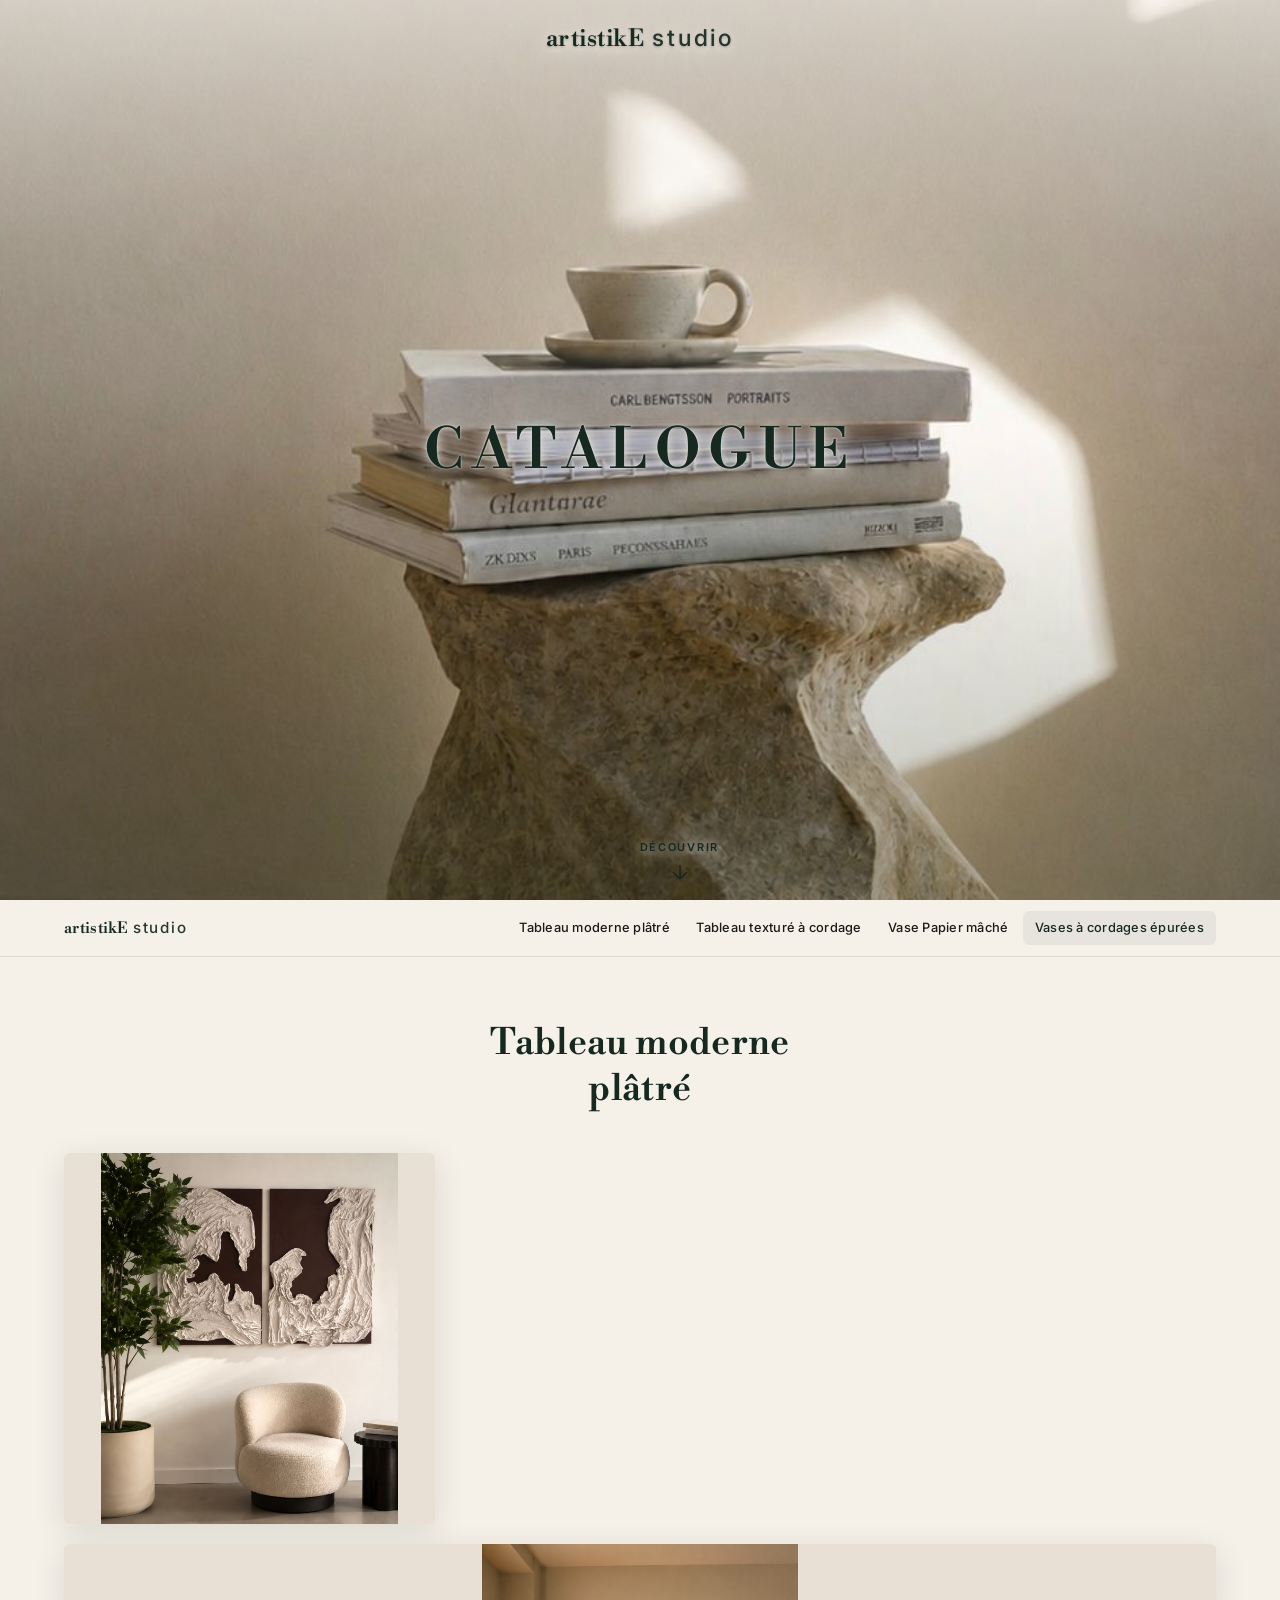
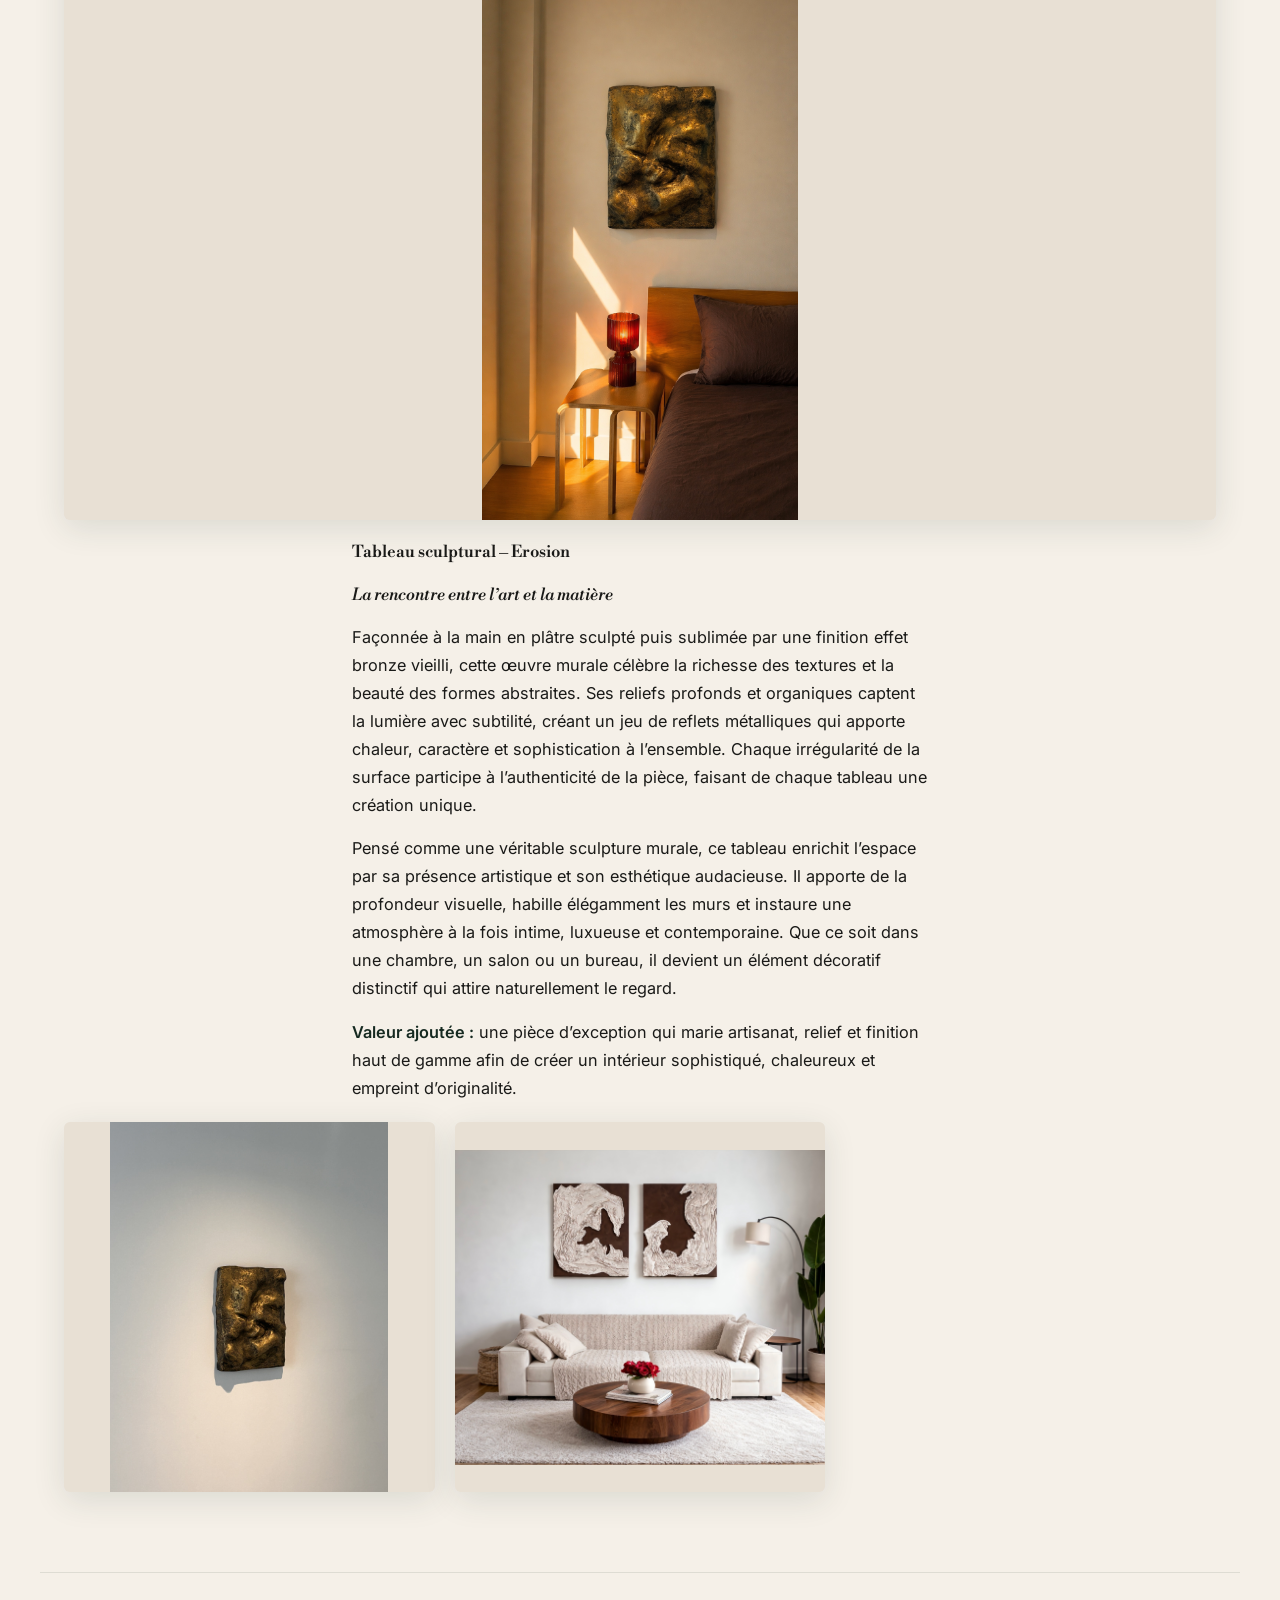
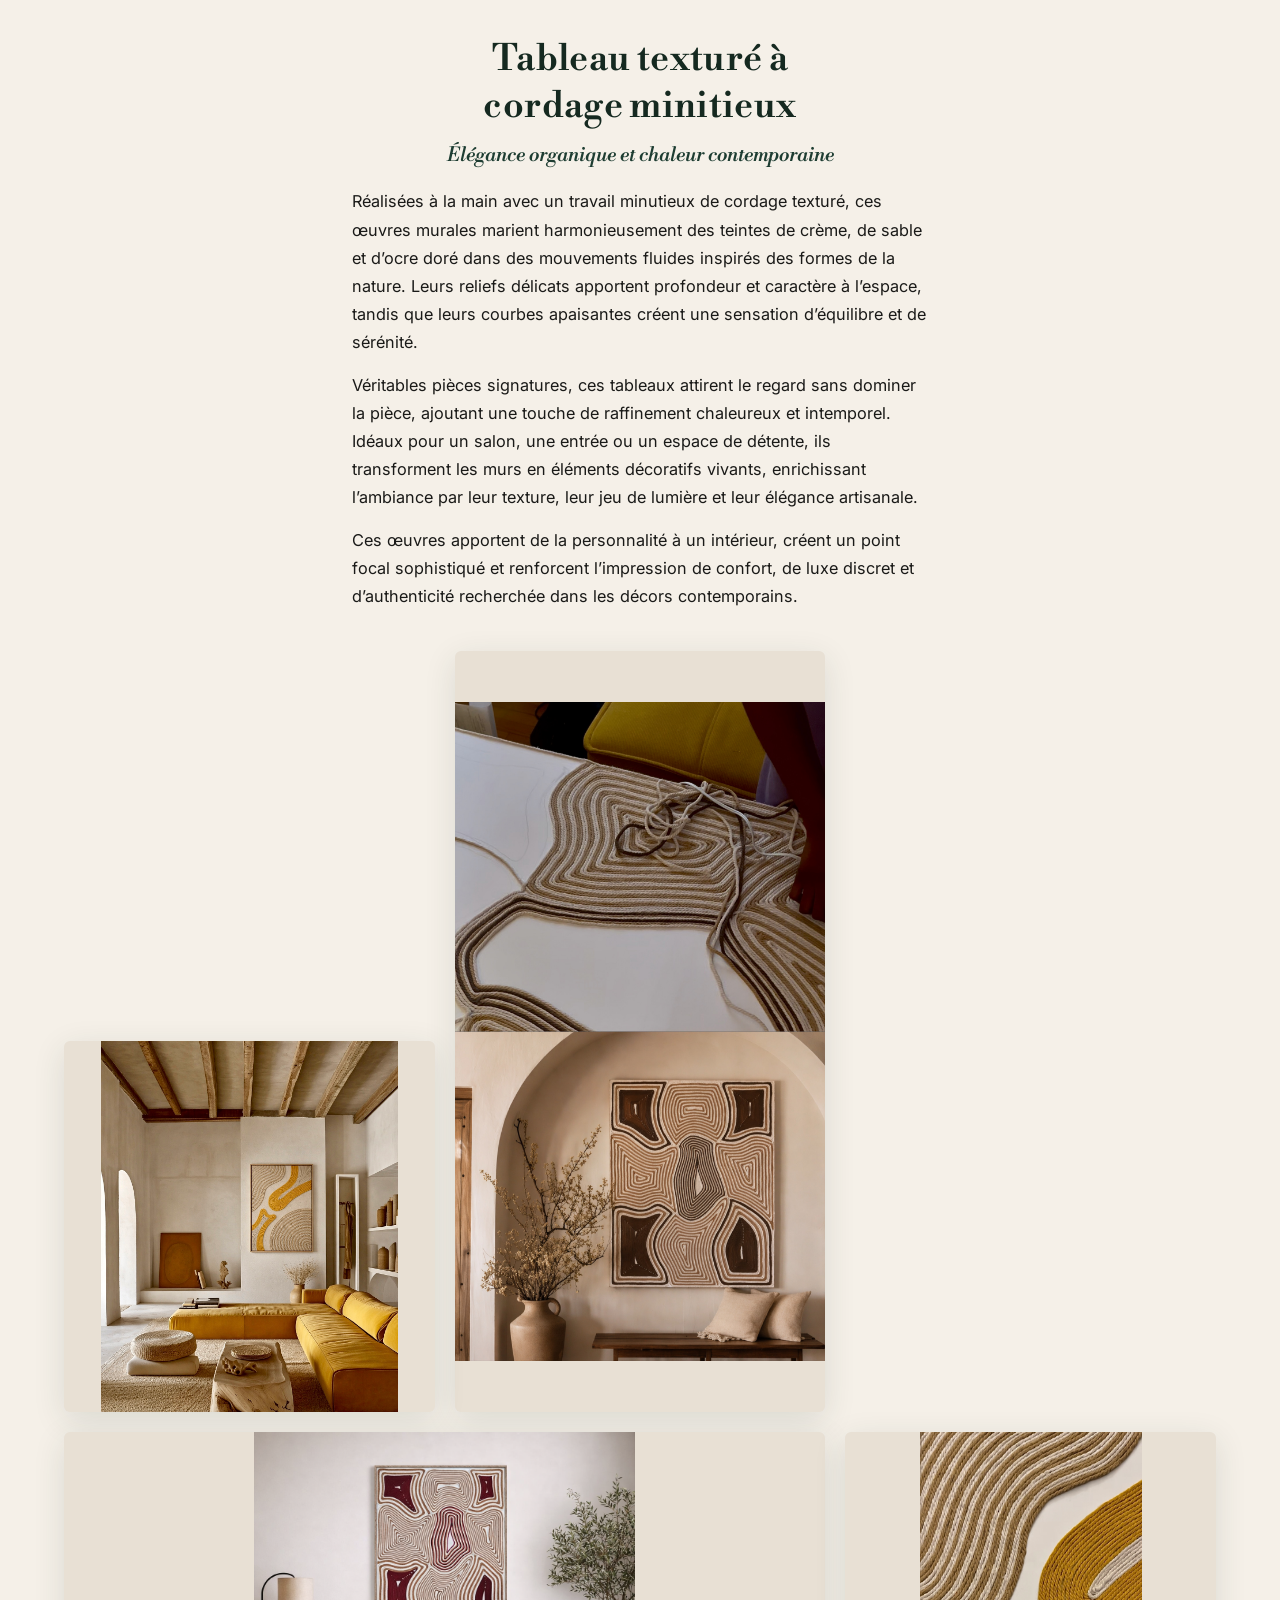
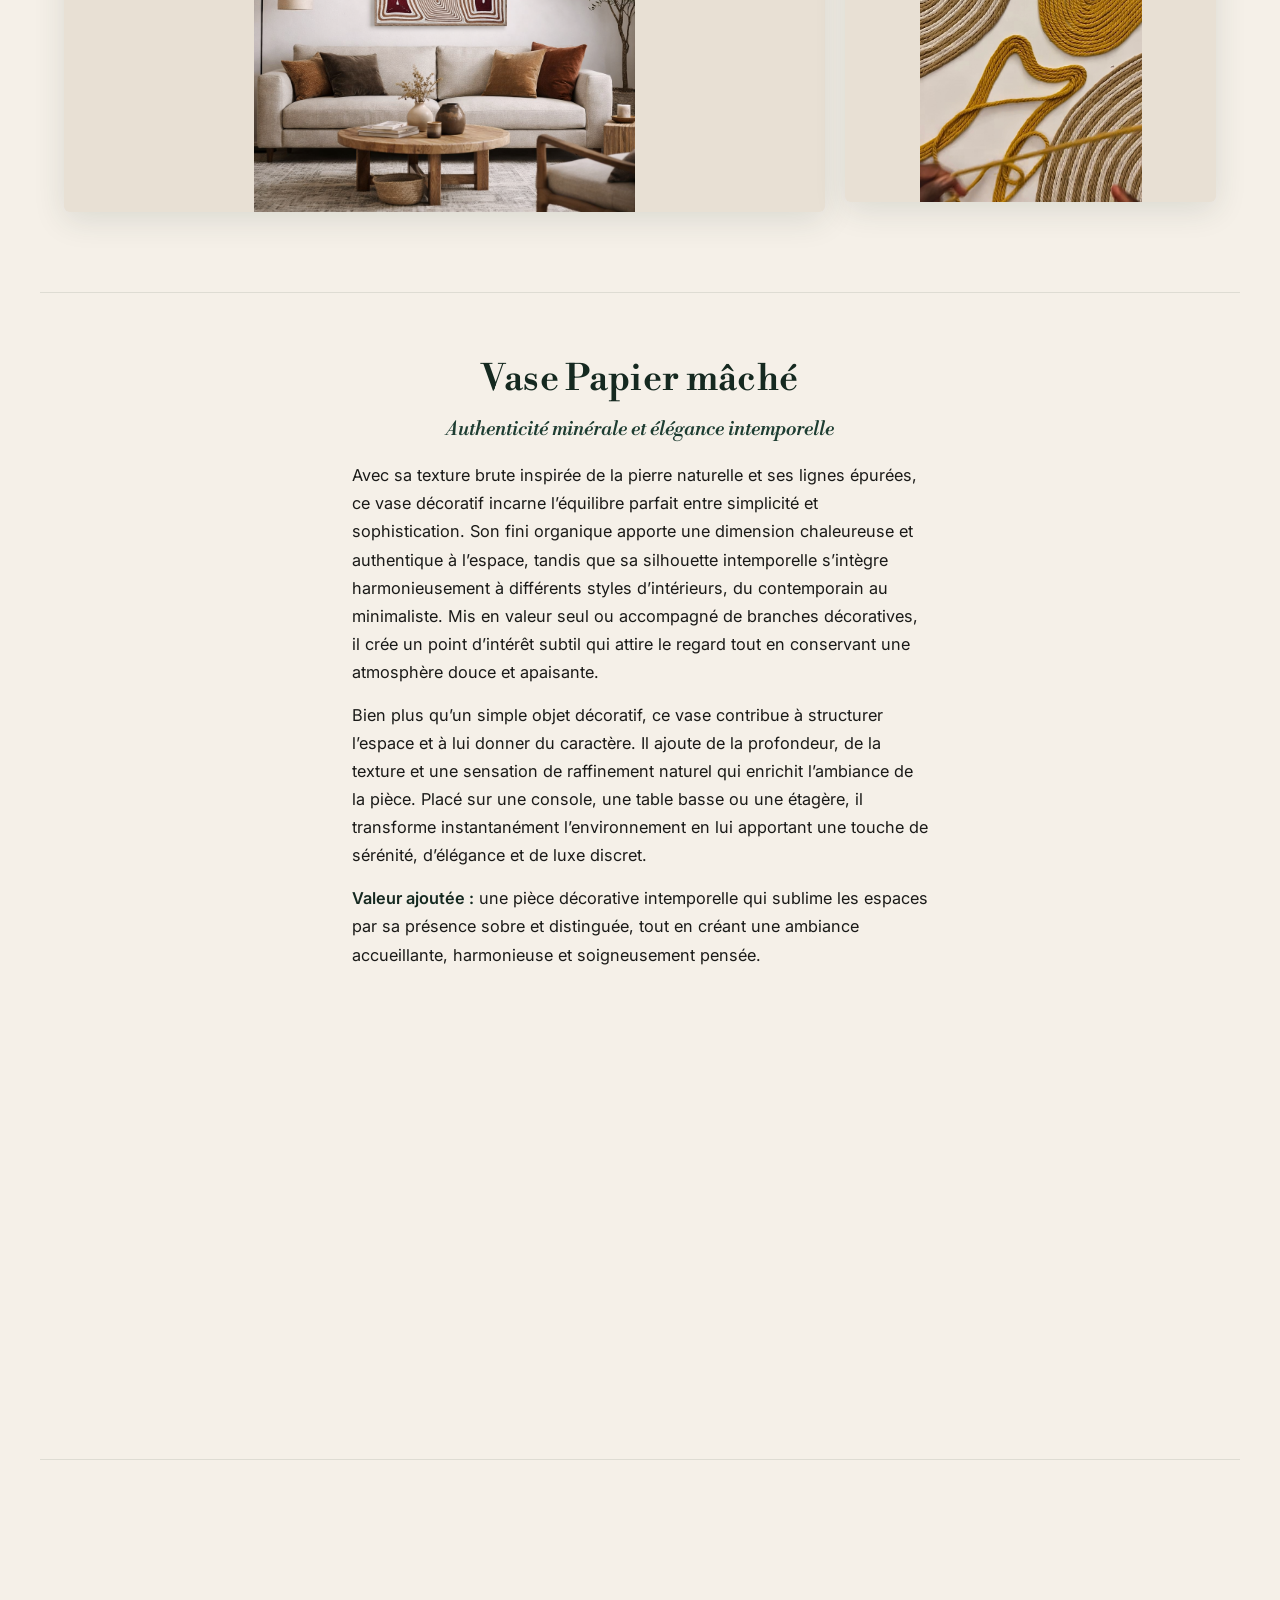
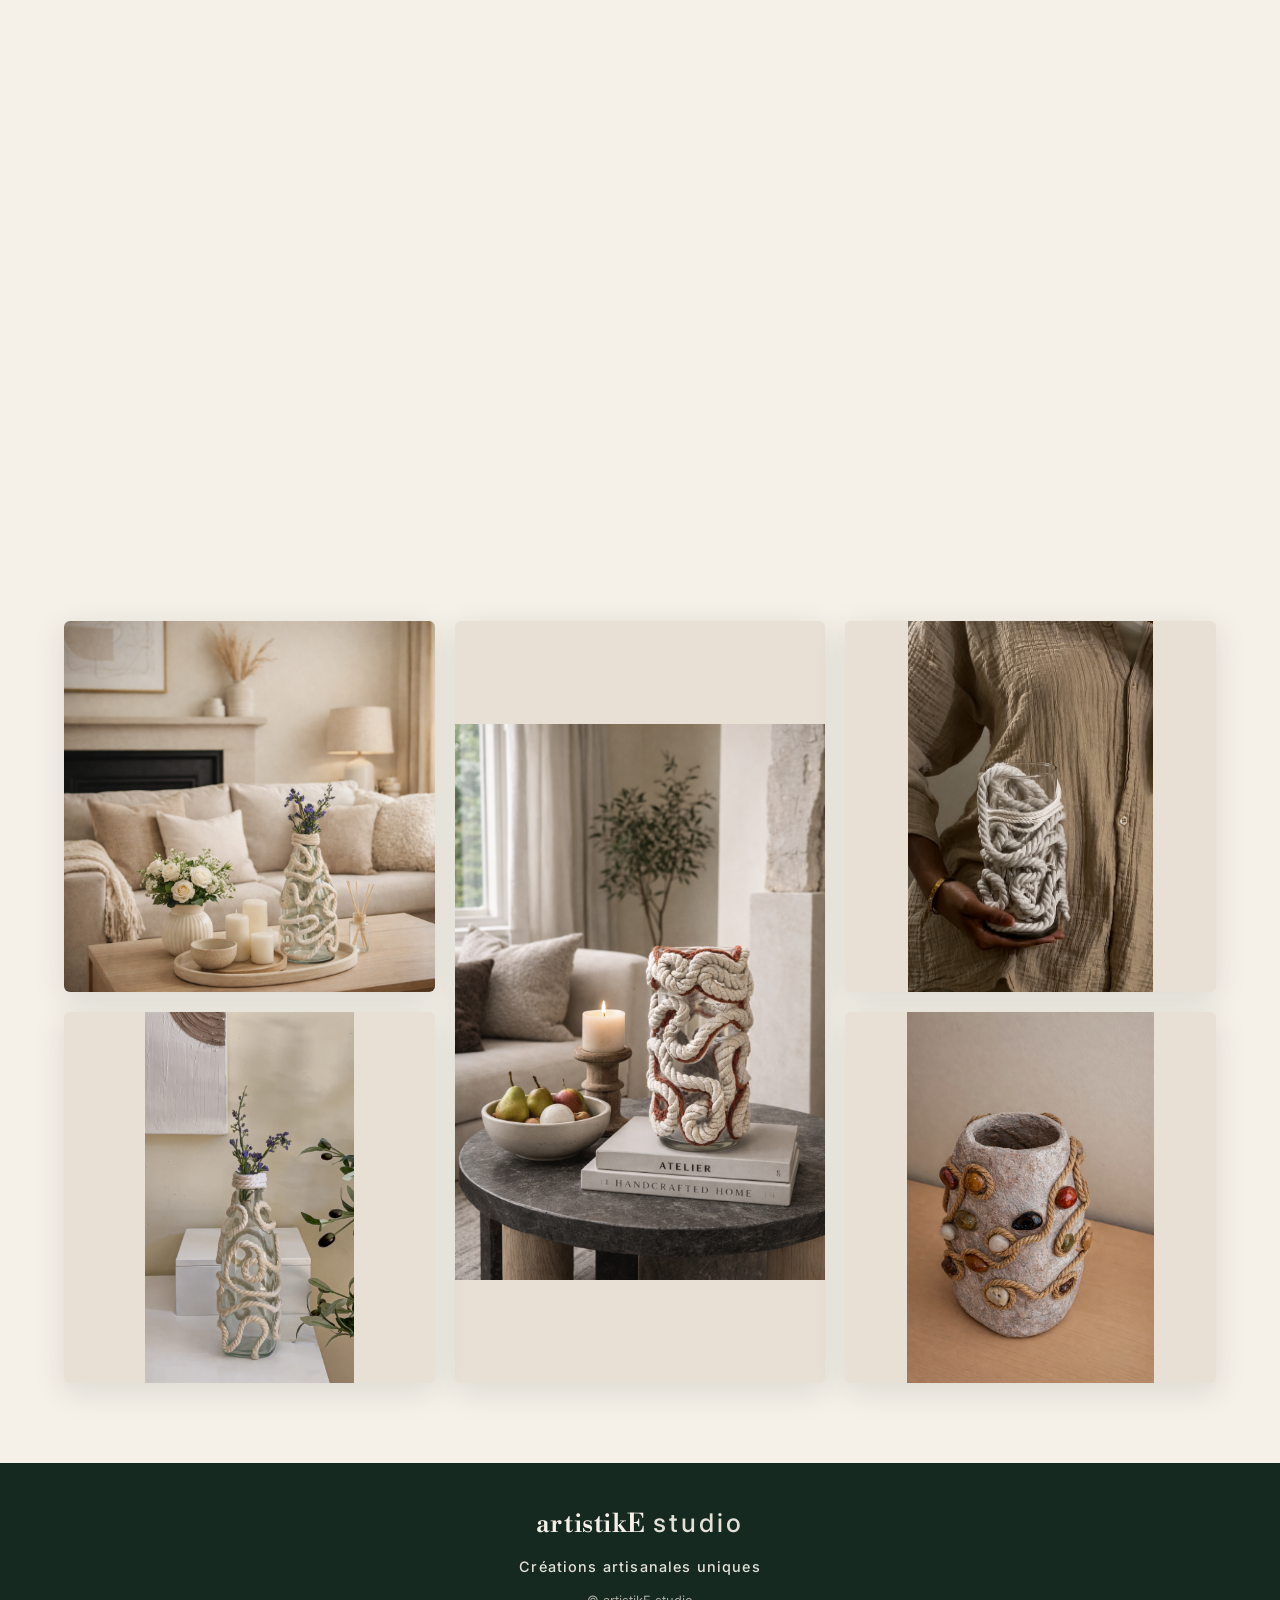
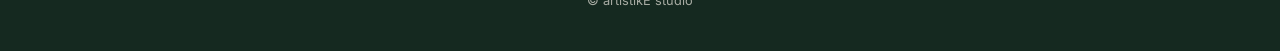
==== index.html @ bc07869a "n1" ====
<!DOCTYPE html>
<html lang="fr">
<head>
  <meta charset="UTF-8">
  <meta name="viewport" content="width=device-width, initial-scale=1.0, viewport-fit=cover">
  <meta name="apple-mobile-web-app-capable" content="yes">
  <meta name="mobile-web-app-capable" content="yes">
  <meta name="theme-color" content="#152920">
  <title>Catalogue — artistikE studio</title>
  <meta name="description" content="Catalogue d'œuvres d'art — artistikE studio. Tableaux, vases et créations artisanales.">
  <link rel="preconnect" href="https://fonts.googleapis.com">
  <link rel="preconnect" href="https://fonts.gstatic.com" crossorigin>
  <link href="https://fonts.googleapis.com/css2?family=Inter:wght@400;500;600;700&family=Libre+Bodoni:ital,wght@0,400;0,500;0,600;1,400&display=swap" rel="stylesheet">
  <link rel="stylesheet" href="css/style.css">
  <link rel="icon" href="logo-artistike.png" type="image/png">
</head>
<body>

  <!-- Couverture -->
  <header class="cover" id="accueil">
    <div class="cover__bg" aria-hidden="true"></div>
    <div class="cover__overlay" aria-hidden="true"></div>
    <div class="cover__content">
      <div class="cover__top">
        <p class="cover__brand">
          <span class="brand-name">artistikE</span>
          <span class="brand-studio">studio</span>
        </p>
      </div>
      <div class="cover__center">
        <h1 class="cover__title">Catalogue</h1>
      </div>
    </div>
    <a href="#collections" class="cover__scroll" aria-label="Découvrir le catalogue">
      <span>Découvrir</span>
      <svg width="24" height="24" viewBox="0 0 24 24" fill="none" stroke="currentColor" stroke-width="1.5"><path d="M12 5v14M5 12l7 7 7-7"/></svg>
    </a>
  </header>

  <!-- Navigation -->
  <nav class="nav" id="nav">
    <div class="nav__inner">
      <a href="#accueil" class="nav__brand"><span class="brand-name">artistikE</span> <span class="brand-studio">studio</span></a>
      <ul class="nav__links">
        <li><a href="#tableau-moderne">Tableau moderne plâtré</a></li>
        <li><a href="#tableau-cordage">Tableau texturé à cordage</a></li>
        <li><a href="#vase-papier">Vase Papier mâché</a></li>
        <li><a href="#vases-cordages">Vases à cordages épurées</a></li>
      </ul>
      <button class="nav__toggle" aria-label="Menu" aria-expanded="false">
        <span></span><span></span><span></span>
      </button>
    </div>
  </nav>

  <main id="collections">

    <!-- Section 1 -->
    <section class="collection" id="tableau-moderne">
      <div class="collection__header">
        <h2 class="collection__title">Tableau moderne plâtré</h2>
      </div>
      <div class="gallery">
        <figure class="gallery__item">
          <img src="Tableau moderne plâtré/6F8BE055-81F5-4747-85A1-B3F998E6CBC9.png" alt="Tableau moderne plâtré" loading="lazy">
        </figure>
        <figure class="gallery__item gallery__item--card">
          <div class="gallery__media gallery__media--wide">
            <img src="Tableau moderne plâtré/8B0FA198-4F86-40EE-B3BC-7F2C5E5F2FAC.png" alt="Tableau sculptural – Erosion" loading="lazy">
          </div>
          <figcaption class="collection__text collection__text--after-image">
            <p class="collection__subtitle">Tableau sculptural – Erosion</p>
            <p class="collection__tagline">La rencontre entre l’art et la matière</p>
            <p>Façonnée à la main en plâtre sculpté puis sublimée par une finition effet bronze vieilli, cette œuvre murale célèbre la richesse des textures et la beauté des formes abstraites. Ses reliefs profonds et organiques captent la lumière avec subtilité, créant un jeu de reflets métalliques qui apporte chaleur, caractère et sophistication à l’ensemble. Chaque irrégularité de la surface participe à l’authenticité de la pièce, faisant de chaque tableau une création unique.</p>
            <p>Pensé comme une véritable sculpture murale, ce tableau enrichit l’espace par sa présence artistique et son esthétique audacieuse. Il apporte de la profondeur visuelle, habille élégamment les murs et instaure une atmosphère à la fois intime, luxueuse et contemporaine. Que ce soit dans une chambre, un salon ou un bureau, il devient un élément décoratif distinctif qui attire naturellement le regard.</p>
            <p><strong>Valeur ajoutée :</strong> une pièce d’exception qui marie artisanat, relief et finition haut de gamme afin de créer un intérieur sophistiqué, chaleureux et empreint d’originalité.</p>
          </figcaption>
        </figure>
        <figure class="gallery__item">
          <img src="Tableau moderne plâtré/IMG_4622.jpg" alt="Tableau moderne plâtré" loading="lazy">
        </figure>
        <figure class="gallery__item">
          <img src="Tableau moderne plâtré/IMG_4826.PNG" alt="Tableau moderne plâtré" loading="lazy">
        </figure>
      </div>
    </section>

    <!-- Section 2 -->
    <section class="collection" id="tableau-cordage">
      <div class="collection__header">
        <h2 class="collection__title">Tableau texturé à cordage minitieux</h2>
        <p class="collection__tagline">Élégance organique et chaleur contemporaine</p>
        <div class="collection__text">
          <p>Réalisées à la main avec un travail minutieux de cordage texturé, ces œuvres murales marient harmonieusement des teintes de crème, de sable et d’ocre doré dans des mouvements fluides inspirés des formes de la nature. Leurs reliefs délicats apportent profondeur et caractère à l’espace, tandis que leurs courbes apaisantes créent une sensation d’équilibre et de sérénité.</p>
          <p>Véritables pièces signatures, ces tableaux attirent le regard sans dominer la pièce, ajoutant une touche de raffinement chaleureux et intemporel. Idéaux pour un salon, une entrée ou un espace de détente, ils transforment les murs en éléments décoratifs vivants, enrichissant l’ambiance par leur texture, leur jeu de lumière et leur élégance artisanale.</p>
          <p>Ces œuvres apportent de la personnalité à un intérieur, créent un point focal sophistiqué et renforcent l’impression de confort, de luxe discret et d’authenticité recherchée dans les décors contemporains.</p>
        </div>
      </div>
      <div class="gallery">
        <figure class="gallery__item">
          <img src="tableau texturé à cordage minitieux/3BD30EFA-CD1D-4490-8866-9111D0B317EE (1).png" alt="Tableau texturé à cordage minitieux" loading="lazy">
        </figure>
        <figure class="gallery__item gallery__item--tall">
          <img src="tableau texturé à cordage minitieux/3D34C4D5-B397-40AB-8772-42122AD7A8D0 (1).jpg" alt="Tableau texturé à cordage minitieux" loading="lazy">
        </figure>
        <figure class="gallery__item">
          <img src="tableau texturé à cordage minitieux/723D560A-B2B3-457E-82FD-58B054C51243 (1).png" alt="Tableau texturé à cordage minitieux" loading="lazy">
        </figure>
        <figure class="gallery__item">
          <img src="tableau texturé à cordage minitieux/8B90B959-112A-4EB5-AB6F-76EBFCAD382E (1).png" alt="Tableau texturé à cordage minitieux" loading="lazy">
        </figure>
        <figure class="gallery__item gallery__item--wide">
          <img src="tableau texturé à cordage minitieux/9384644F-1A0B-42DF-BD01-B64262771401 (1).png" alt="Tableau texturé à cordage minitieux" loading="lazy">
        </figure>
        <figure class="gallery__item">
          <img src="tableau texturé à cordage minitieux/IMG_6687 (1).PNG" alt="Tableau texturé à cordage minitieux" loading="lazy">
        </figure>
      </div>
    </section>

    <!-- Section 3 -->
    <section class="collection" id="vase-papier">
      <div class="collection__header">
        <h2 class="collection__title">Vase Papier mâché</h2>
        <p class="collection__tagline">Authenticité minérale et élégance intemporelle</p>
        <div class="collection__text">
          <p>Avec sa texture brute inspirée de la pierre naturelle et ses lignes épurées, ce vase décoratif incarne l’équilibre parfait entre simplicité et sophistication. Son fini organique apporte une dimension chaleureuse et authentique à l’espace, tandis que sa silhouette intemporelle s’intègre harmonieusement à différents styles d’intérieurs, du contemporain au minimaliste. Mis en valeur seul ou accompagné de branches décoratives, il crée un point d’intérêt subtil qui attire le regard tout en conservant une atmosphère douce et apaisante.</p>
          <p>Bien plus qu’un simple objet décoratif, ce vase contribue à structurer l’espace et à lui donner du caractère. Il ajoute de la profondeur, de la texture et une sensation de raffinement naturel qui enrichit l’ambiance de la pièce. Placé sur une console, une table basse ou une étagère, il transforme instantanément l’environnement en lui apportant une touche de sérénité, d’élégance et de luxe discret.</p>
          <p><strong>Valeur ajoutée :</strong> une pièce décorative intemporelle qui sublime les espaces par sa présence sobre et distinguée, tout en créant une ambiance accueillante, harmonieuse et soigneusement pensée.</p>
        </div>
      </div>
      <div class="gallery gallery--three">
        <figure class="gallery__item">
          <img src="Vase Papier mâché/647091F4-E421-416E-8AF6-7940197B3595.png" alt="Vase Papier mâché" loading="lazy">
        </figure>
        <figure class="gallery__item">
          <img src="Vase Papier mâché/9E22B408-5C0F-4468-A452-069BFCC3CD46.png" alt="Vase Papier mâché" loading="lazy">
        </figure>
        <figure class="gallery__item">
          <img src="Vase Papier mâché/E834F78F-2AAC-40BB-B36A-CC9CD9E8FD5D.png" alt="Vase Papier mâché" loading="lazy">
        </figure>
      </div>
    </section>

    <!-- Section 4 -->
    <section class="collection" id="vases-cordages">
      <div class="collection__header">
        <h2 class="collection__title">Vases à cordages épurées</h2>
        <p class="collection__tagline">L’élégance de la matière, la poésie du détail</p>
        <div class="collection__text">
          <p>Cette collection de vases décoratifs revisite l’art de l’objet décoratif à travers l’alliance subtile du verre et du cordage textile. Chaque création est habillée à la main d’entrelacs de cordes soigneusement disposés, formant des compositions organiques qui jouent avec la lumière, la texture et le relief. À la fois modernes et intemporels, ces vases apportent une présence artistique discrète qui enrichit l’espace sans l’alourdir.</p>
          <p>Bien plus qu’un simple accessoire décoratif, chaque pièce devient un élément de caractère qui attire naturellement le regard et ajoute une touche de raffinement artisanal à l’intérieur. Placés sur une console, une table basse, une étagère ou une table à manger, ces vases créent une atmosphère chaleureuse, apaisante et sophistiquée. Leur design texturé apporte profondeur et authenticité aux décors contemporains, minimalistes ou naturels, tout en reflétant le savoir-faire et l’attention portée aux détails.</p>
          <p><strong>Valeur ajoutée :</strong> ces vases transforment les espaces du quotidien en lieux empreints d’élégance, de personnalité et d’exclusivité, en offrant une décoration unique qui marie art, matière et design.</p>
        </div>
      </div>
      <div class="gallery">
        <figure class="gallery__item">
          <img src="Vases à cordages épurées/118200C2-E527-4C5B-84C6-0F764AAE17EC.png" alt="Vases à cordages épurées" loading="lazy">
        </figure>
        <figure class="gallery__item gallery__item--tall">
          <img src="Vases à cordages épurées/7051566B-36E3-4881-94A7-B21C76A7844B.png" alt="Vases à cordages épurées" loading="lazy">
        </figure>
        <figure class="gallery__item">
          <img src="Vases à cordages épurées/949EC8F4-6151-4353-8AC2-B952C31C1329.png" alt="Vases à cordages épurées" loading="lazy">
        </figure>
        <figure class="gallery__item">
          <img src="Vases à cordages épurées/IMG_3145.jpg" alt="Vases à cordages épurées" loading="lazy">
        </figure>
        <figure class="gallery__item">
          <img src="Vases à cordages épurées/IMG_4704.JPG" alt="Vases à cordages épurées" loading="lazy">
        </figure>
      </div>
    </section>

  </main>

  <footer class="footer">
    <p class="footer__brand"><span class="brand-name">artistikE</span> <span class="brand-studio">studio</span></p>
    <p class="footer__text">Créations artisanales uniques</p>
    <p class="footer__copy">&copy; artistikE studio</p>
  </footer>

  <!-- Lightbox -->
  <div class="lightbox" id="lightbox" hidden>
    <button class="lightbox__close" aria-label="Fermer">&times;</button>
    <button class="lightbox__prev" aria-label="Précédent">&#8249;</button>
    <button class="lightbox__next" aria-label="Suivant">&#8250;</button>
    <div class="lightbox__stage">
      <img class="lightbox__img" src="" alt="">
    </div>
    <p class="lightbox__caption"></p>
  </div>

  <script src="js/main.js"></script>
</body>
</html>
---- css/style.css ----
/* ── Variables ── */
:root {
  --green: #152920;
  --green-light: #1e3d32;
  --cream: #f5f0e8;
  --cream-dark: #e8e0d4;
  --sand: #6b635a;
  --white: #faf8f5;
  --text: #1a1a18;
  --text-muted: #3d3834;
  --shadow: 0 8px 32px rgba(30, 61, 50, 0.12);
  --shadow-hover: 0 16px 48px rgba(30, 61, 50, 0.2);
  --radius: 6px;
  --font-serif: "Libre Bodoni", "Didot", Georgia, serif;
  --font-sans: "Inter", system-ui, -apple-system, sans-serif;
  --nav-height: 56px;
  --cover-text-shadow:
    0 0 32px rgba(245, 240, 232, 0.95),
    0 2px 10px rgba(245, 240, 232, 0.85),
    0 1px 3px rgba(21, 41, 32, 0.35);
  --cover-title-shadow:
    0 0 48px rgba(245, 240, 232, 1),
    0 2px 12px rgba(245, 240, 232, 0.92),
    0 0 2px rgba(245, 240, 232, 1);
}

*, *::before, *::after {
  box-sizing: border-box;
  margin: 0;
  padding: 0;
}

html {
  scroll-behavior: smooth;
  font-size: 16px;
  -webkit-text-size-adjust: 100%;
}

body {
  font-family: var(--font-sans);
  background: var(--cream);
  color: var(--text);
  line-height: 1.55;
  overflow-x: hidden;
  -webkit-font-smoothing: antialiased;
}

/* ── Marque texte ── */
.brand-name {
  font-family: var(--font-serif);
  font-weight: 600;
  letter-spacing: 0.02em;
}

.brand-studio {
  font-family: var(--font-sans);
  font-weight: 500;
  letter-spacing: 0.12em;
  text-transform: lowercase;
  opacity: 0.92;
}

img {
  display: block;
  max-width: 100%;
  height: auto;
}

a {
  color: inherit;
  text-decoration: none;
}

/* ── Couverture ── */
.cover {
  position: relative;
  min-height: 100vh;
  min-height: 100dvh;
  display: flex;
  flex-direction: column;
  align-items: center;
  justify-content: center;
  overflow: hidden;
}

.cover__bg {
  position: absolute;
  inset: 0;
  background: url("../Première page/WhatsApp Image 2026-06-20 at 23.38.51.jpeg") center 62% / cover no-repeat;
  transform: scale(1.02);
  transition: transform 8s ease;
}

.cover:hover .cover__bg {
  transform: scale(1.06);
}

.cover__overlay {
  position: absolute;
  inset: 0;
  background:
    linear-gradient(
      to bottom,
      rgba(245, 240, 232, 0.72) 0%,
      rgba(245, 240, 232, 0.28) 28%,
      rgba(245, 240, 232, 0.08) 48%,
      rgba(21, 41, 32, 0.12) 72%,
      rgba(21, 41, 32, 0.28) 100%
    );
}

.cover__content {
  position: relative;
  z-index: 2;
  display: flex;
  flex-direction: column;
  align-items: center;
  justify-content: space-between;
  width: 100%;
  min-height: 100dvh;
  max-width: 900px;
  margin: 0 auto;
  padding:
    max(1.25rem, env(safe-area-inset-top))
    max(1rem, env(safe-area-inset-right))
    max(3.25rem, calc(env(safe-area-inset-bottom) + 2.25rem))
    max(1rem, env(safe-area-inset-left));
}

.cover__top,
.cover__center {
  width: 100%;
  text-align: center;
}

.cover__top {
  flex-shrink: 0;
  padding-top: 0.25rem;
}

.cover__center {
  flex: 1;
  display: flex;
  align-items: center;
  justify-content: center;
  padding: 1rem max(0.5rem, env(safe-area-inset-right)) 1rem max(0.5rem, env(safe-area-inset-left));
}

.cover__brand {
  display: inline-flex;
  flex-wrap: wrap;
  align-items: baseline;
  justify-content: center;
  gap: 0.2em 0.35em;
  max-width: 100%;
  font-size: clamp(1rem, 4.5vw, 1.45rem);
  line-height: 1.25;
  color: var(--green);
  background: transparent;
  padding: 0 0.5rem;
  text-shadow: var(--cover-text-shadow);
  animation: fadeDown 1s ease 0.2s both;
}

.cover__brand .brand-name,
.cover__brand .brand-studio {
  color: var(--green);
}

.cover__title {
  font-family: var(--font-serif);
  font-size: clamp(1.65rem, 9vw, 3.5rem);
  font-weight: 600;
  letter-spacing: clamp(0.05em, 1.8vw, 0.14em);
  text-transform: uppercase;
  color: var(--green);
  background: transparent;
  padding: 0 0.35rem;
  margin: 0;
  max-width: 100%;
  line-height: 1.05;
  text-shadow: var(--cover-title-shadow);
  animation: fadeUpTitle 1s ease 0.5s both;
  overflow-wrap: anywhere;
}

.cover__subtitle {
  font-family: var(--font-sans);
  font-size: clamp(0.72rem, 3vw, 0.88rem);
  font-weight: 600;
  letter-spacing: 0.18em;
  text-transform: uppercase;
  color: var(--green);
  background: transparent;
  padding: 0;
  text-shadow: var(--cover-text-shadow);
  animation: fadeUp 1s ease 0.7s both;
}

.cover__subtitle--secondary {
  font-weight: 500;
  letter-spacing: 0.1em;
  text-transform: none;
  line-height: 1.45;
  animation-delay: 0.85s;
}

.cover__scroll {
  position: absolute;
  bottom: max(1rem, env(safe-area-inset-bottom));
  left: 50%;
  transform: translateX(-50%);
  z-index: 2;
  display: flex;
  flex-direction: column;
  align-items: center;
  gap: 0.25rem;
  font-size: 0.68rem;
  font-weight: 600;
  letter-spacing: 0.16em;
  text-transform: uppercase;
  color: var(--green);
  background: transparent;
  padding: 0;
  text-shadow: var(--cover-text-shadow);
  opacity: 0.85;
  animation: fadeUp 1s ease 1s both, bounce 2s ease 2s infinite;
  transition: opacity 0.3s;
}

.cover__scroll:hover {
  opacity: 1;
}

@keyframes fadeDown {
  from { opacity: 0; transform: translateY(-20px); }
  to   { opacity: 1; transform: translateY(0); }
}

@keyframes fadeUp {
  from { opacity: 0; transform: translateY(16px); }
  to   { opacity: 1; transform: translateY(0); }
}

@keyframes fadeUpTitle {
  from { opacity: 0; transform: translateY(16px); }
  to   { opacity: 1; transform: translateY(0); }
}

@keyframes bounce {
  0%, 100% { transform: translateX(-50%) translateY(0); }
  50%      { transform: translateX(-50%) translateY(6px); }
}

/* ── Navigation ── */
.nav {
  position: sticky;
  top: 0;
  z-index: 100;
  background: rgba(245, 240, 232, 0.97);
  backdrop-filter: blur(12px);
  -webkit-backdrop-filter: blur(12px);
  border-bottom: 1px solid rgba(21, 41, 32, 0.1);
  transition: box-shadow 0.3s;
}

.nav__inner {
  position: relative;
  max-width: 1200px;
  margin: 0 auto;
  padding: 0 1rem;
  min-height: var(--nav-height);
  display: flex;
  align-items: center;
  justify-content: space-between;
  gap: 0.75rem;
}

.nav.scrolled {
  box-shadow: var(--shadow);
}

.nav__brand {
  font-size: 0.95rem;
  color: var(--green);
  flex-shrink: 0;
  padding: 0.35rem 0;
}

.nav__links {
  display: none;
  list-style: none;
  gap: 0;
}

.nav__links a {
  display: block;
  font-size: 0.95rem;
  font-weight: 500;
  letter-spacing: 0.02em;
  padding: 0.85rem 1rem;
  border-radius: var(--radius);
  color: var(--text);
  transition: color 0.2s, background 0.2s;
  line-height: 1.35;
}

.nav__links a:hover,
.nav__links a.active {
  color: var(--green);
  background: rgba(30, 61, 50, 0.06);
}

.nav__toggle {
  display: flex;
  flex-direction: column;
  justify-content: center;
  gap: 5px;
  background: none;
  border: none;
  cursor: pointer;
  padding: 0.65rem;
  min-width: 44px;
  min-height: 44px;
}

.nav__toggle span {
  display: block;
  width: 22px;
  height: 1.5px;
  background: var(--green);
  transition: transform 0.3s, opacity 0.3s;
}

/* ── Collections ── */
.collection {
  max-width: 1200px;
  margin: 0 auto;
  padding: 2rem max(1.125rem, env(safe-area-inset-right)) 2.5rem max(1.125rem, env(safe-area-inset-left));
}

.collection__header {
  text-align: center;
  margin-bottom: 1.5rem;
}

.collection__title {
  font-family: var(--font-serif);
  font-size: clamp(1.35rem, 5.2vw, 2.25rem);
  font-weight: 600;
  color: var(--green);
  letter-spacing: 0.01em;
  line-height: 1.28;
  max-width: min(100%, 22rem);
  margin-left: auto;
  margin-right: auto;
  hyphens: auto;
  -webkit-hyphens: auto;
  overflow-wrap: break-word;
}

.collection__subtitle {
  font-family: var(--font-serif);
  font-size: clamp(1.05rem, 4vw, 1.35rem);
  font-weight: 600;
  color: var(--green);
  margin-top: 0.5rem;
  line-height: 1.3;
  max-width: min(100%, 22rem);
  margin-left: auto;
  margin-right: auto;
}

.collection__tagline {
  font-family: var(--font-serif);
  font-size: clamp(0.98rem, 3.6vw, 1.2rem);
  font-style: italic;
  font-weight: 500;
  color: var(--green-light);
  margin-top: 0.75rem;
  line-height: 1.45;
  max-width: 26rem;
  margin-left: auto;
  margin-right: auto;
  padding: 0 0.25rem;
}

.collection__text {
  margin-top: 1.125rem;
  max-width: 36rem;
  margin-left: auto;
  margin-right: auto;
  text-align: left;
}

.collection__text p {
  font-size: clamp(0.9375rem, 3.4vw, 1.02rem);
  line-height: 1.72;
  color: var(--text);
  margin-bottom: 0.95rem;
  hyphens: auto;
  -webkit-hyphens: auto;
  overflow-wrap: break-word;
}

.collection__text p + p {
  margin-top: 0;
}

.collection__text p:last-child {
  margin-bottom: 0;
}

.collection__text strong {
  font-weight: 600;
  color: var(--green);
}

.collection__text--after-image {
  margin-top: 0;
  padding: 1.125rem 0 0;
  width: 100%;
}

.collection__text--after-image .collection__subtitle {
  margin-top: 0;
  text-align: left;
  max-width: none;
  margin-left: 0;
  margin-right: 0;
}

.collection__text--after-image .collection__tagline {
  text-align: left;
  max-width: none;
  margin-left: 0;
  margin-right: 0;
  padding: 0;
  margin-top: 0.5rem;
  margin-bottom: 0.85rem;
}

.collection__desc {
  font-size: clamp(0.9rem, 3.5vw, 1rem);
  font-weight: 500;
  letter-spacing: 0.04em;
  color: var(--text-muted);
  margin-top: 0.75rem;
  line-height: 1.5;
  max-width: 32rem;
  margin-left: auto;
  margin-right: auto;
}

/* ── Galerie (mobile first : 1 colonne) ── */
.gallery {
  display: grid;
  grid-template-columns: 1fr;
  gap: 1rem;
}

.gallery--three {
  grid-template-columns: 1fr;
}

.gallery__item {
  position: relative;
  overflow: hidden;
  border-radius: var(--radius);
  background: var(--cream-dark);
  cursor: pointer;
  aspect-ratio: 1;
  box-shadow: var(--shadow);
  transition: transform 0.3s ease, box-shadow 0.3s ease;
  -webkit-tap-highlight-color: transparent;
}

.gallery__item--tall,
.gallery__item--wide {
  aspect-ratio: 1;
  grid-row: auto;
  grid-column: auto;
}

.gallery__item img {
  width: 100%;
  height: 100%;
  object-fit: contain;
  transition: transform 0.4s ease;
}

.gallery__item--card {
  aspect-ratio: auto;
  display: flex;
  flex-direction: column;
  cursor: default;
  background: transparent;
  box-shadow: none;
  overflow: visible;
  border-radius: 0;
  gap: 0;
}

.gallery__item--card:hover {
  transform: none;
  box-shadow: none;
}

.gallery__item--card::after {
  display: none;
}

.gallery__media {
  aspect-ratio: 1;
  overflow: hidden;
  background: var(--cream-dark);
  cursor: pointer;
  flex-shrink: 0;
  border-radius: var(--radius);
  box-shadow: var(--shadow);
}

.gallery__item--card .gallery__media:hover {
  box-shadow: var(--shadow-hover);
}

.gallery__item--card .gallery__media:hover img {
  transform: scale(1.03);
}

.gallery__media--wide {
  aspect-ratio: 2 / 1;
}

.gallery__media img {
  width: 100%;
  height: 100%;
  object-fit: contain;
}

.gallery__item::after {
  content: "";
  position: absolute;
  inset: 0;
  background: linear-gradient(to top, rgba(30, 61, 50, 0.3) 0%, transparent 50%);
  opacity: 0;
  transition: opacity 0.4s;
}

.gallery__item:hover {
  transform: translateY(-4px);
  box-shadow: var(--shadow-hover);
}

.gallery__item:hover img {
  transform: scale(1.05);
}

.gallery__item:hover::after {
  opacity: 1;
}

/* ── Footer ── */
.footer {
  text-align: center;
  padding: 2.5rem 1.25rem max(2.5rem, env(safe-area-inset-bottom));
  background: var(--green);
  color: var(--cream);
}

.footer__brand {
  font-size: clamp(1.25rem, 5vw, 1.6rem);
  margin-bottom: 0.75rem;
  color: var(--cream);
}

.footer__text {
  font-size: 0.9rem;
  letter-spacing: 0.08em;
  font-weight: 500;
  opacity: 0.92;
}

.footer__copy {
  font-size: 0.8rem;
  margin-top: 0.75rem;
  opacity: 0.65;
}

/* ── Lightbox ── */
.lightbox {
  position: fixed;
  inset: 0;
  z-index: 1000;
  background: rgba(20, 20, 18, 0.95);
  display: flex;
  flex-direction: column;
  align-items: center;
  justify-content: center;
  padding: 2rem;
  animation: fadeIn 0.3s ease;
}

.lightbox[hidden] {
  display: none;
}

.lightbox__stage {
  max-width: 90vw;
  max-height: 80vh;
  display: flex;
  align-items: center;
  justify-content: center;
}

.lightbox__img {
  max-width: 100%;
  max-height: 80vh;
  object-fit: contain;
  border-radius: var(--radius);
  box-shadow: 0 20px 60px rgba(0, 0, 0, 0.5);
}

.lightbox__caption {
  color: var(--cream);
  font-family: var(--font-sans);
  font-size: clamp(0.95rem, 3.5vw, 1.1rem);
  font-weight: 500;
  letter-spacing: 0.04em;
  margin-top: 1rem;
  text-align: center;
  padding: 0 1rem;
  line-height: 1.4;
}

.lightbox__close,
.lightbox__prev,
.lightbox__next {
  position: absolute;
  background: rgba(255, 255, 255, 0.12);
  border: none;
  color: var(--cream);
  cursor: pointer;
  font-size: 2rem;
  opacity: 0.9;
  transition: opacity 0.2s, background 0.2s;
  line-height: 1;
  padding: 0.5rem;
  min-width: 44px;
  min-height: 44px;
  border-radius: 50%;
}

.lightbox__close:hover,
.lightbox__prev:hover,
.lightbox__next:hover {
  opacity: 1;
}

.lightbox__close {
  top: 1.5rem;
  right: 1.5rem;
  font-size: 2.5rem;
}

.lightbox__prev {
  left: 1rem;
  top: 50%;
  transform: translateY(-50%);
  font-size: 3rem;
}

.lightbox__next {
  right: 1rem;
  top: 50%;
  transform: translateY(-50%);
  font-size: 3rem;
}

@keyframes fadeIn {
  from { opacity: 0; }
  to   { opacity: 1; }
}

/* ── Animations au scroll ── */
.reveal {
  opacity: 0;
  transform: translateY(30px);
  transition: opacity 0.8s ease, transform 0.8s ease;
}

.reveal.visible {
  opacity: 1;
  transform: translateY(0);
}

/* ── Responsive ── */
.nav__links.open {
  display: flex;
  flex-direction: column;
  position: absolute;
  top: var(--nav-height);
  left: 0;
  right: 0;
  background: rgba(245, 240, 232, 0.98);
  padding: 0.5rem 0.75rem 1rem;
  border-bottom: 1px solid rgba(21, 41, 32, 0.1);
  box-shadow: var(--shadow);
}

.nav__toggle.open span:nth-child(1) {
  transform: rotate(45deg) translate(4px, 5px);
}

.nav__toggle.open span:nth-child(2) {
  opacity: 0;
}

.nav__toggle.open span:nth-child(3) {
  transform: rotate(-45deg) translate(4px, -5px);
}

@media (max-width: 539px) {
  .gallery__media--wide {
    aspect-ratio: 1;
  }
}

@media (max-width: 380px) {
  .cover__brand {
    flex-direction: column;
    align-items: center;
    gap: 0.1rem;
  }

  .cover__brand .brand-studio {
    letter-spacing: 0.18em;
  }

  .cover__title {
    letter-spacing: 0.04em;
  }

  .collection__title {
    max-width: none;
  }
}

@media (min-width: 540px) {
  .gallery,
  .gallery--three {
    grid-template-columns: repeat(2, 1fr);
  }

  .gallery__item--card {
    grid-column: 1 / -1;
  }

  .collection__text--after-image {
    max-width: 36rem;
    margin-left: auto;
    margin-right: auto;
  }

  .collection {
    padding: 3rem 1.25rem 3.5rem;
  }
}

@media (min-width: 900px) {
  .nav__inner {
    padding: 0 1.5rem;
  }

  .nav__toggle {
    display: none;
  }

  .nav__links {
    display: flex;
    flex-direction: row;
    flex-wrap: wrap;
    justify-content: flex-end;
    gap: 0.15rem;
  }

  .nav__links a {
    font-size: 0.8rem;
    padding: 0.5rem 0.75rem;
    white-space: nowrap;
  }

  .gallery {
    grid-template-columns: repeat(3, 1fr);
    gap: 1.25rem;
  }

  .gallery--three {
    grid-template-columns: repeat(3, 1fr);
  }

  .gallery__item--tall {
    grid-row: span 2;
    aspect-ratio: auto;
  }

  .gallery__item--wide {
    grid-column: span 2;
    aspect-ratio: 2 / 1;
  }

  .collection {
    padding: 4rem 1.5rem 5rem;
  }

  .collection + .collection {
    border-top: 1px solid rgba(21, 41, 32, 0.1);
  }

  .collection__header {
    margin-bottom: 2.5rem;
  }
}

/* ── Impression / PDF ── */
@media print {
  .nav,
  .cover__scroll,
  .lightbox,
  .nav__toggle {
    display: none !important;
  }

  .cover {
    page-break-after: always;
    min-height: 100vh;
  }

  .collection {
    page-break-before: always;
    padding: 2rem 1rem;
  }

  .gallery__item {
    break-inside: avoid;
    box-shadow: none;
    border: 1px solid #ddd;
  }

  .gallery__item:hover {
    transform: none;
  }

  body {
    background: white;
  }

  .footer {
    background: var(--green);
    -webkit-print-color-adjust: exact;
    print-color-adjust: exact;
  }
}
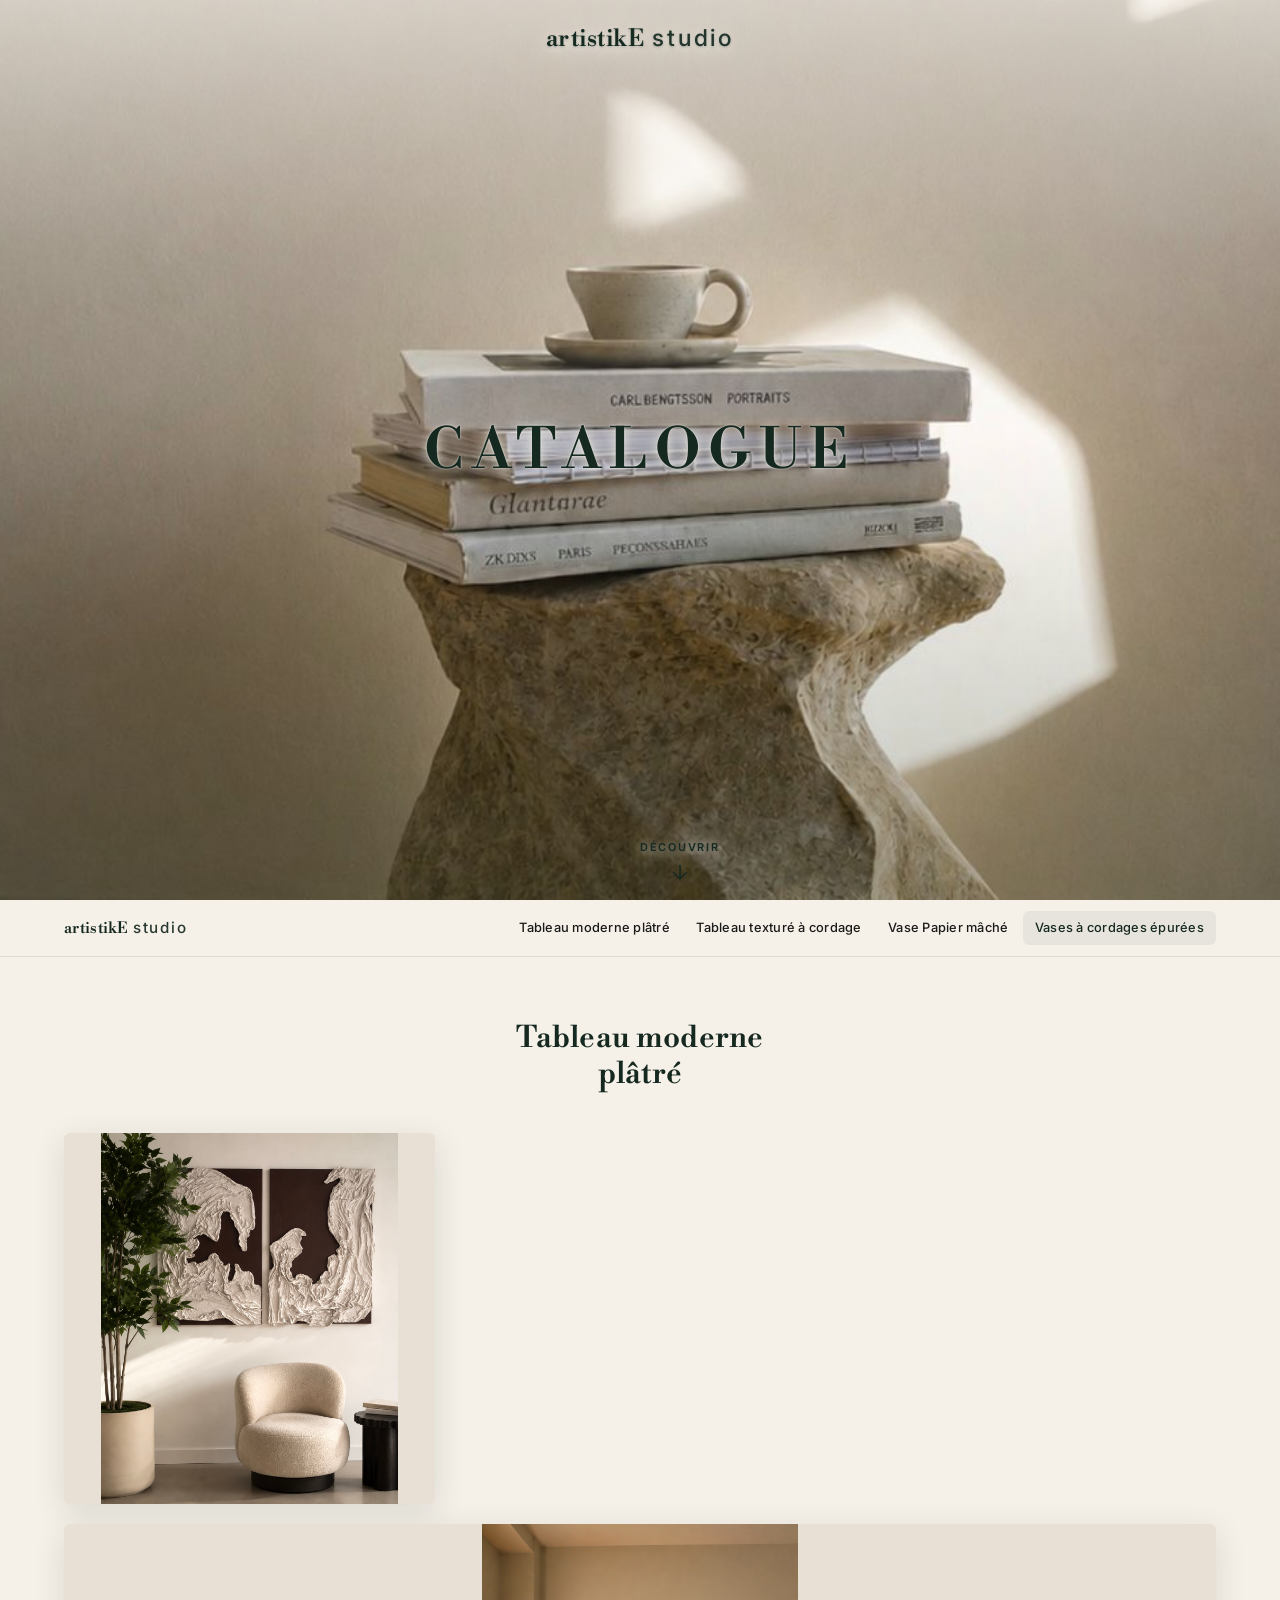
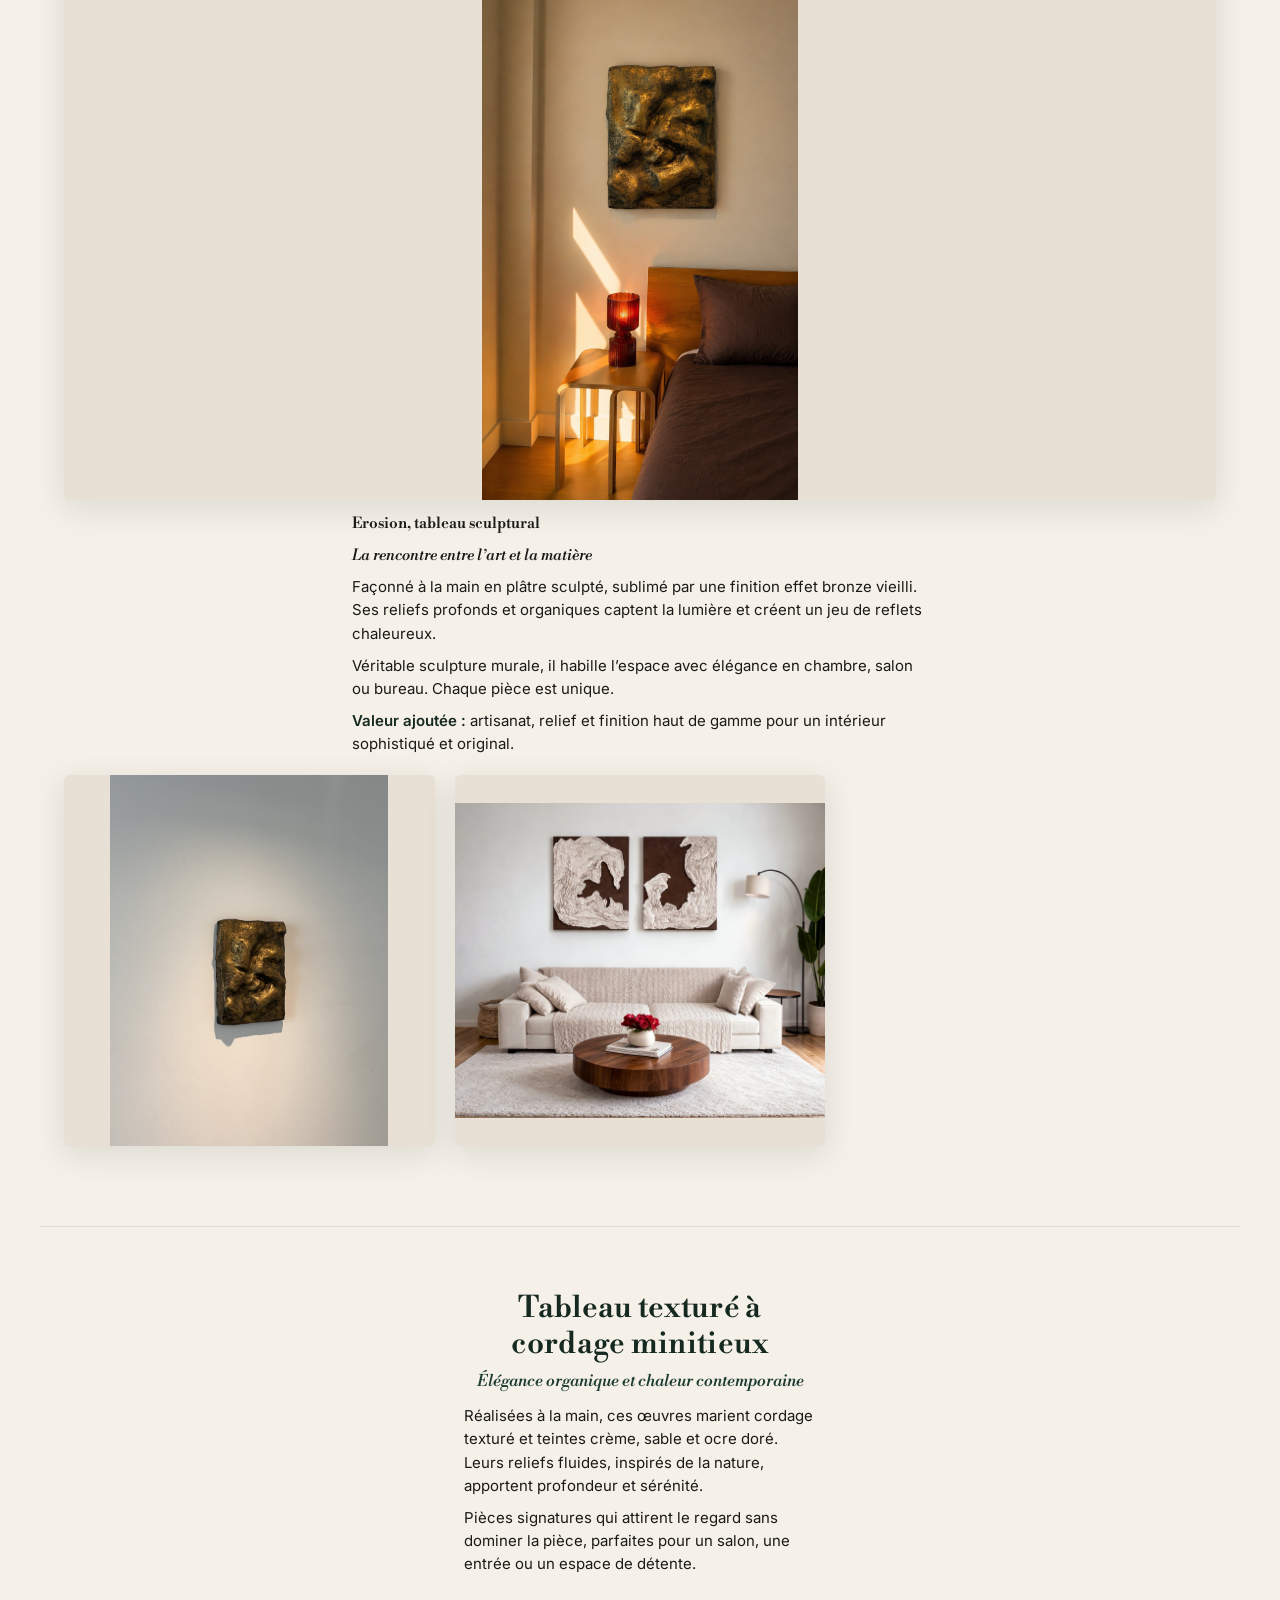
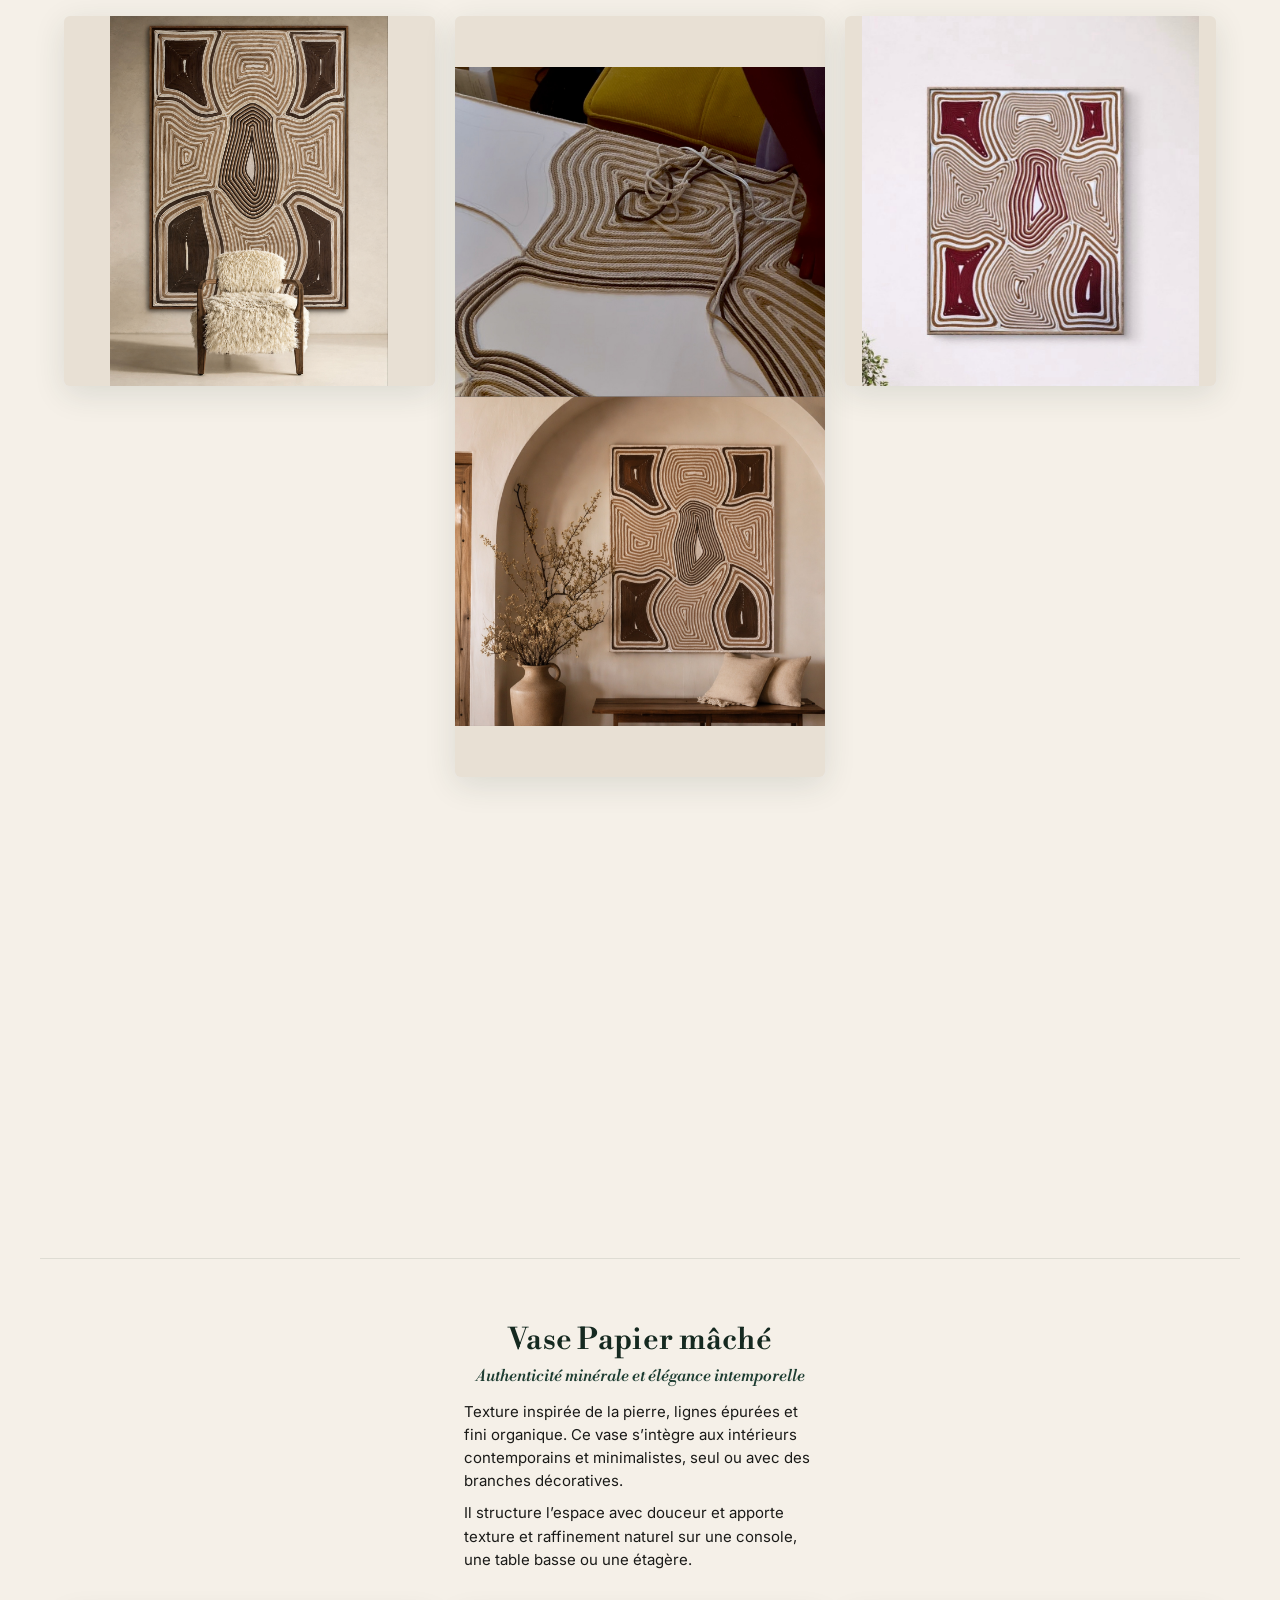
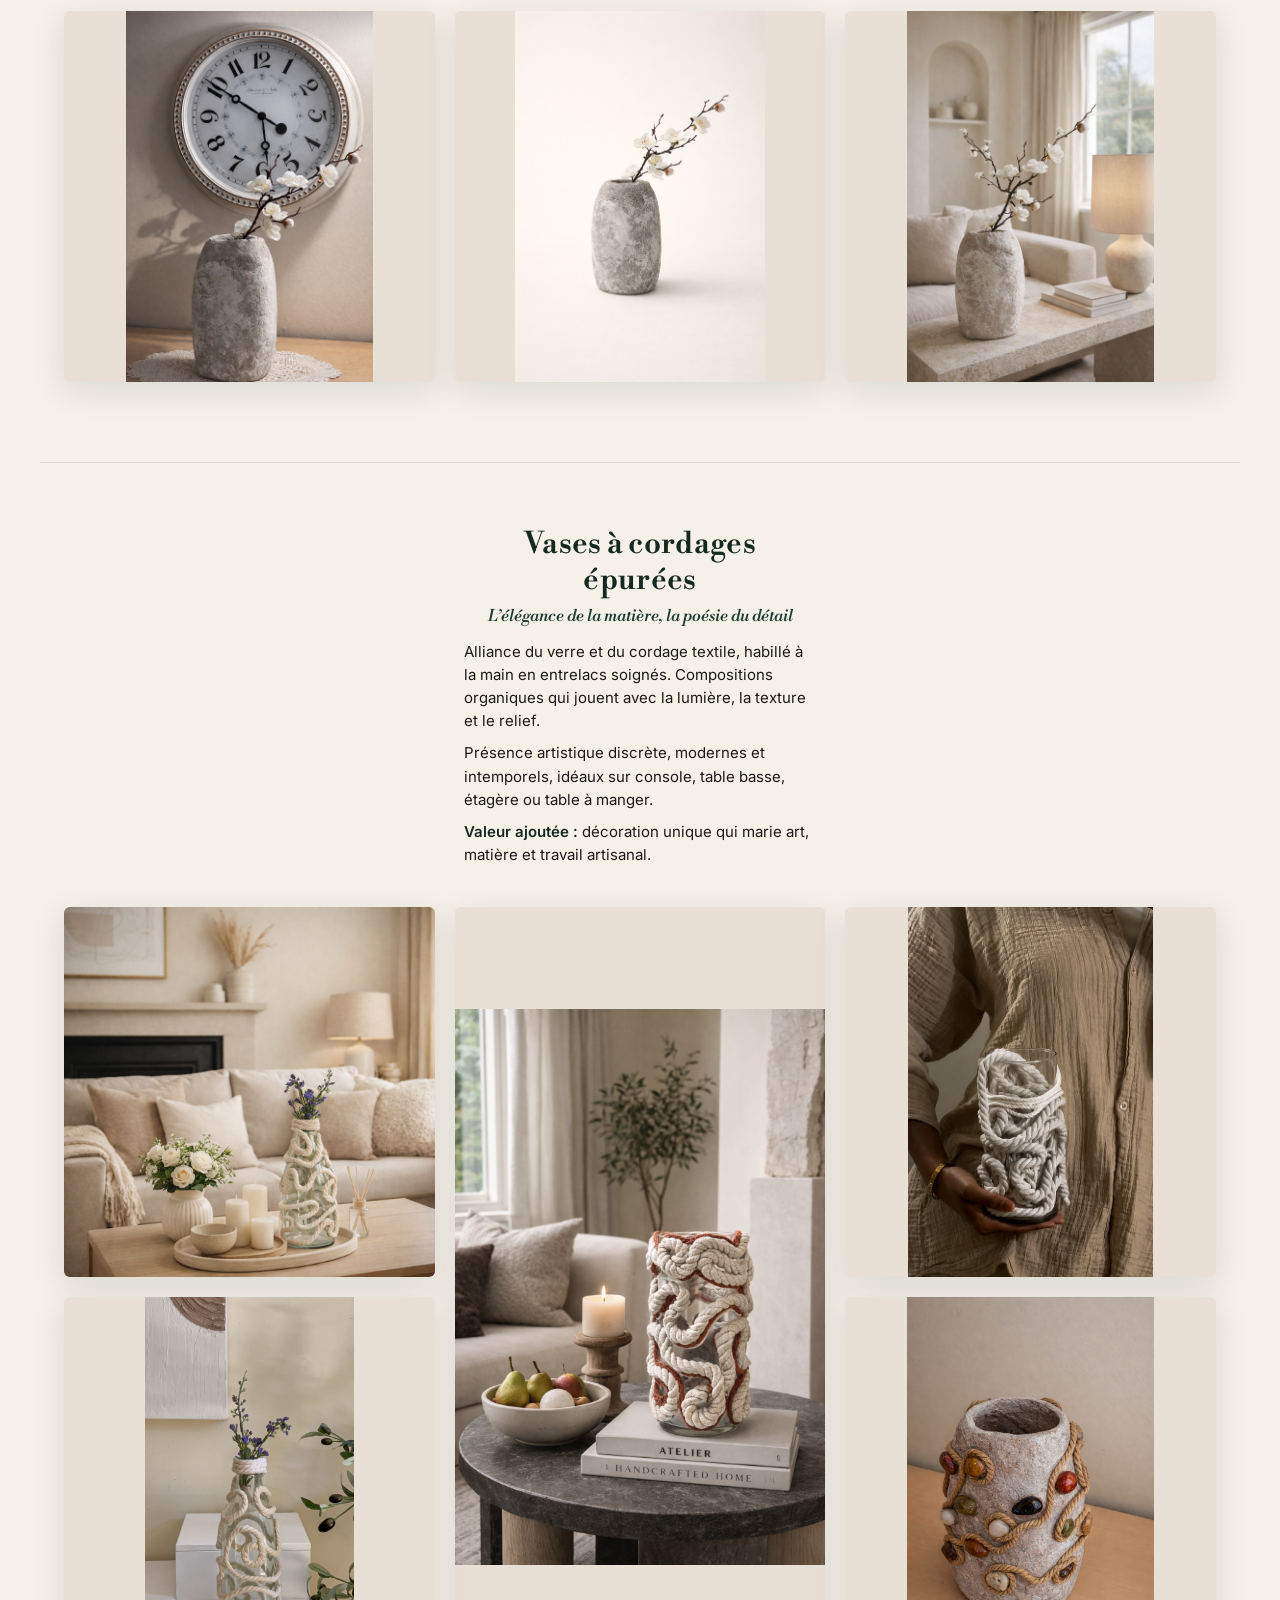
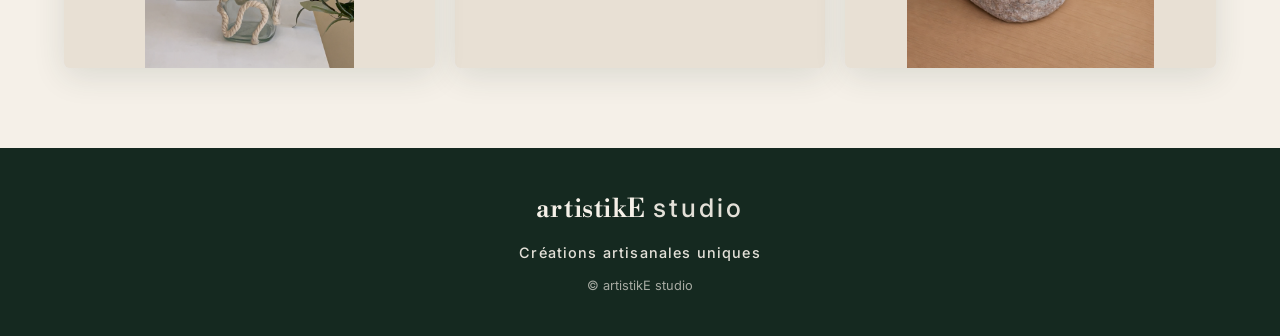
==== commit d913cf5f: "m5" ====
--- a/index.html
+++ b/index.html
@@ -6,8 +6,8 @@
   <meta name="apple-mobile-web-app-capable" content="yes">
   <meta name="mobile-web-app-capable" content="yes">
   <meta name="theme-color" content="#152920">
-  <title>Catalogue — artistikE studio</title>
-  <meta name="description" content="Catalogue d'œuvres d'art — artistikE studio. Tableaux, vases et créations artisanales.">
+  <title>Catalogue artistikE studio</title>
+  <meta name="description" content="Catalogue d'œuvres d'art artistikE studio. Tableaux, vases et créations artisanales.">
   <link rel="preconnect" href="https://fonts.googleapis.com">
   <link rel="preconnect" href="https://fonts.gstatic.com" crossorigin>
   <link href="https://fonts.googleapis.com/css2?family=Inter:wght@400;500;600;700&family=Libre+Bodoni:ital,wght@0,400;0,500;0,600;1,400&display=swap" rel="stylesheet">
@@ -66,14 +66,14 @@
         </figure>
         <figure class="gallery__item gallery__item--card">
           <div class="gallery__media gallery__media--wide">
-            <img src="Tableau moderne plâtré/8B0FA198-4F86-40EE-B3BC-7F2C5E5F2FAC.png" alt="Tableau sculptural – Erosion" loading="lazy">
+            <img src="Tableau moderne plâtré/8B0FA198-4F86-40EE-B3BC-7F2C5E5F2FAC.png" alt="Tableau sculptural Erosion" loading="lazy">
           </div>
           <figcaption class="collection__text collection__text--after-image">
-            <p class="collection__subtitle">Tableau sculptural – Erosion</p>
+            <p class="collection__subtitle">Erosion, tableau sculptural</p>
             <p class="collection__tagline">La rencontre entre l’art et la matière</p>
-            <p>Façonnée à la main en plâtre sculpté puis sublimée par une finition effet bronze vieilli, cette œuvre murale célèbre la richesse des textures et la beauté des formes abstraites. Ses reliefs profonds et organiques captent la lumière avec subtilité, créant un jeu de reflets métalliques qui apporte chaleur, caractère et sophistication à l’ensemble. Chaque irrégularité de la surface participe à l’authenticité de la pièce, faisant de chaque tableau une création unique.</p>
-            <p>Pensé comme une véritable sculpture murale, ce tableau enrichit l’espace par sa présence artistique et son esthétique audacieuse. Il apporte de la profondeur visuelle, habille élégamment les murs et instaure une atmosphère à la fois intime, luxueuse et contemporaine. Que ce soit dans une chambre, un salon ou un bureau, il devient un élément décoratif distinctif qui attire naturellement le regard.</p>
-            <p><strong>Valeur ajoutée :</strong> une pièce d’exception qui marie artisanat, relief et finition haut de gamme afin de créer un intérieur sophistiqué, chaleureux et empreint d’originalité.</p>
+            <p>Façonné à la main en plâtre sculpté, sublimé par une finition effet bronze vieilli. Ses reliefs profonds et organiques captent la lumière et créent un jeu de reflets chaleureux.</p>
+            <p>Véritable sculpture murale, il habille l’espace avec élégance en chambre, salon ou bureau. Chaque pièce est unique.</p>
+            <p><strong>Valeur ajoutée :</strong> artisanat, relief et finition haut de gamme pour un intérieur sophistiqué et original.</p>
           </figcaption>
         </figure>
         <figure class="gallery__item">
@@ -91,9 +91,8 @@
         <h2 class="collection__title">Tableau texturé à cordage minitieux</h2>
         <p class="collection__tagline">Élégance organique et chaleur contemporaine</p>
         <div class="collection__text">
-          <p>Réalisées à la main avec un travail minutieux de cordage texturé, ces œuvres murales marient harmonieusement des teintes de crème, de sable et d’ocre doré dans des mouvements fluides inspirés des formes de la nature. Leurs reliefs délicats apportent profondeur et caractère à l’espace, tandis que leurs courbes apaisantes créent une sensation d’équilibre et de sérénité.</p>
-          <p>Véritables pièces signatures, ces tableaux attirent le regard sans dominer la pièce, ajoutant une touche de raffinement chaleureux et intemporel. Idéaux pour un salon, une entrée ou un espace de détente, ils transforment les murs en éléments décoratifs vivants, enrichissant l’ambiance par leur texture, leur jeu de lumière et leur élégance artisanale.</p>
-          <p>Ces œuvres apportent de la personnalité à un intérieur, créent un point focal sophistiqué et renforcent l’impression de confort, de luxe discret et d’authenticité recherchée dans les décors contemporains.</p>
+          <p>Réalisées à la main, ces œuvres marient cordage texturé et teintes crème, sable et ocre doré. Leurs reliefs fluides, inspirés de la nature, apportent profondeur et sérénité.</p>
+          <p>Pièces signatures qui attirent le regard sans dominer la pièce, parfaites pour un salon, une entrée ou un espace de détente.</p>
         </div>
       </div>
       <div class="gallery">
@@ -124,9 +123,8 @@
         <h2 class="collection__title">Vase Papier mâché</h2>
         <p class="collection__tagline">Authenticité minérale et élégance intemporelle</p>
         <div class="collection__text">
-          <p>Avec sa texture brute inspirée de la pierre naturelle et ses lignes épurées, ce vase décoratif incarne l’équilibre parfait entre simplicité et sophistication. Son fini organique apporte une dimension chaleureuse et authentique à l’espace, tandis que sa silhouette intemporelle s’intègre harmonieusement à différents styles d’intérieurs, du contemporain au minimaliste. Mis en valeur seul ou accompagné de branches décoratives, il crée un point d’intérêt subtil qui attire le regard tout en conservant une atmosphère douce et apaisante.</p>
-          <p>Bien plus qu’un simple objet décoratif, ce vase contribue à structurer l’espace et à lui donner du caractère. Il ajoute de la profondeur, de la texture et une sensation de raffinement naturel qui enrichit l’ambiance de la pièce. Placé sur une console, une table basse ou une étagère, il transforme instantanément l’environnement en lui apportant une touche de sérénité, d’élégance et de luxe discret.</p>
-          <p><strong>Valeur ajoutée :</strong> une pièce décorative intemporelle qui sublime les espaces par sa présence sobre et distinguée, tout en créant une ambiance accueillante, harmonieuse et soigneusement pensée.</p>
+          <p>Texture inspirée de la pierre, lignes épurées et fini organique. Ce vase s’intègre aux intérieurs contemporains et minimalistes, seul ou avec des branches décoratives.</p>
+          <p>Il structure l’espace avec douceur et apporte texture et raffinement naturel sur une console, une table basse ou une étagère.</p>
         </div>
       </div>
       <div class="gallery gallery--three">
@@ -148,9 +146,9 @@
         <h2 class="collection__title">Vases à cordages épurées</h2>
         <p class="collection__tagline">L’élégance de la matière, la poésie du détail</p>
         <div class="collection__text">
-          <p>Cette collection de vases décoratifs revisite l’art de l’objet décoratif à travers l’alliance subtile du verre et du cordage textile. Chaque création est habillée à la main d’entrelacs de cordes soigneusement disposés, formant des compositions organiques qui jouent avec la lumière, la texture et le relief. À la fois modernes et intemporels, ces vases apportent une présence artistique discrète qui enrichit l’espace sans l’alourdir.</p>
-          <p>Bien plus qu’un simple accessoire décoratif, chaque pièce devient un élément de caractère qui attire naturellement le regard et ajoute une touche de raffinement artisanal à l’intérieur. Placés sur une console, une table basse, une étagère ou une table à manger, ces vases créent une atmosphère chaleureuse, apaisante et sophistiquée. Leur design texturé apporte profondeur et authenticité aux décors contemporains, minimalistes ou naturels, tout en reflétant le savoir-faire et l’attention portée aux détails.</p>
-          <p><strong>Valeur ajoutée :</strong> ces vases transforment les espaces du quotidien en lieux empreints d’élégance, de personnalité et d’exclusivité, en offrant une décoration unique qui marie art, matière et design.</p>
+          <p>Alliance du verre et du cordage textile, habillé à la main en entrelacs soignés. Compositions organiques qui jouent avec la lumière, la texture et le relief.</p>
+          <p>Présence artistique discrète, modernes et intemporels, idéaux sur console, table basse, étagère ou table à manger.</p>
+          <p><strong>Valeur ajoutée :</strong> décoration unique qui marie art, matière et travail artisanal.</p>
         </div>
       </div>
       <div class="gallery">
--- a/css/style.css
+++ b/css/style.css
@@ -336,22 +336,22 @@
 .collection {
   max-width: 1200px;
   margin: 0 auto;
-  padding: 2rem max(1.125rem, env(safe-area-inset-right)) 2.5rem max(1.125rem, env(safe-area-inset-left));
+  padding: 1.5rem max(1rem, env(safe-area-inset-right)) 2rem max(1rem, env(safe-area-inset-left));
 }
 
 .collection__header {
   text-align: center;
-  margin-bottom: 1.5rem;
+  margin-bottom: 1.125rem;
 }
 
 .collection__title {
   font-family: var(--font-serif);
-  font-size: clamp(1.35rem, 5.2vw, 2.25rem);
+  font-size: clamp(1.1rem, 4.2vw, 1.85rem);
   font-weight: 600;
   color: var(--green);
   letter-spacing: 0.01em;
-  line-height: 1.28;
-  max-width: min(100%, 22rem);
+  line-height: 1.22;
+  max-width: min(100%, 20rem);
   margin-left: auto;
   margin-right: auto;
   hyphens: auto;
@@ -361,43 +361,43 @@
 
 .collection__subtitle {
   font-family: var(--font-serif);
-  font-size: clamp(1.05rem, 4vw, 1.35rem);
+  font-size: clamp(0.95rem, 3.5vw, 1.1rem);
   font-weight: 600;
   color: var(--green);
-  margin-top: 0.5rem;
-  line-height: 1.3;
-  max-width: min(100%, 22rem);
+  margin-top: 0.35rem;
+  line-height: 1.25;
+  max-width: min(100%, 20rem);
   margin-left: auto;
   margin-right: auto;
 }
 
 .collection__tagline {
   font-family: var(--font-serif);
-  font-size: clamp(0.98rem, 3.6vw, 1.2rem);
+  font-size: clamp(0.85rem, 3.1vw, 1rem);
   font-style: italic;
   font-weight: 500;
   color: var(--green-light);
-  margin-top: 0.75rem;
-  line-height: 1.45;
-  max-width: 26rem;
+  margin-top: 0.45rem;
+  line-height: 1.35;
+  max-width: 22rem;
   margin-left: auto;
   margin-right: auto;
   padding: 0 0.25rem;
 }
 
 .collection__text {
-  margin-top: 1.125rem;
-  max-width: 36rem;
+  margin-top: 0.75rem;
+  max-width: 22rem;
   margin-left: auto;
   margin-right: auto;
   text-align: left;
 }
 
 .collection__text p {
-  font-size: clamp(0.9375rem, 3.4vw, 1.02rem);
-  line-height: 1.72;
+  font-size: clamp(0.8125rem, 3vw, 0.9375rem);
+  line-height: 1.55;
   color: var(--text);
-  margin-bottom: 0.95rem;
+  margin-bottom: 0.55rem;
   hyphens: auto;
   -webkit-hyphens: auto;
   overflow-wrap: break-word;
@@ -418,8 +418,11 @@
 
 .collection__text--after-image {
   margin-top: 0;
-  padding: 1.125rem 0 0;
+  padding: 0.75rem 0 0;
   width: 100%;
+  max-width: 22rem;
+  margin-left: auto;
+  margin-right: auto;
 }
 
 .collection__text--after-image .collection__subtitle {
@@ -435,9 +438,9 @@
   max-width: none;
   margin-left: 0;
   margin-right: 0;
+  margin-top: 0.35rem;
+  margin-bottom: 0.5rem;
   padding: 0;
-  margin-top: 0.5rem;
-  margin-bottom: 0.85rem;
 }
 
 .collection__desc {
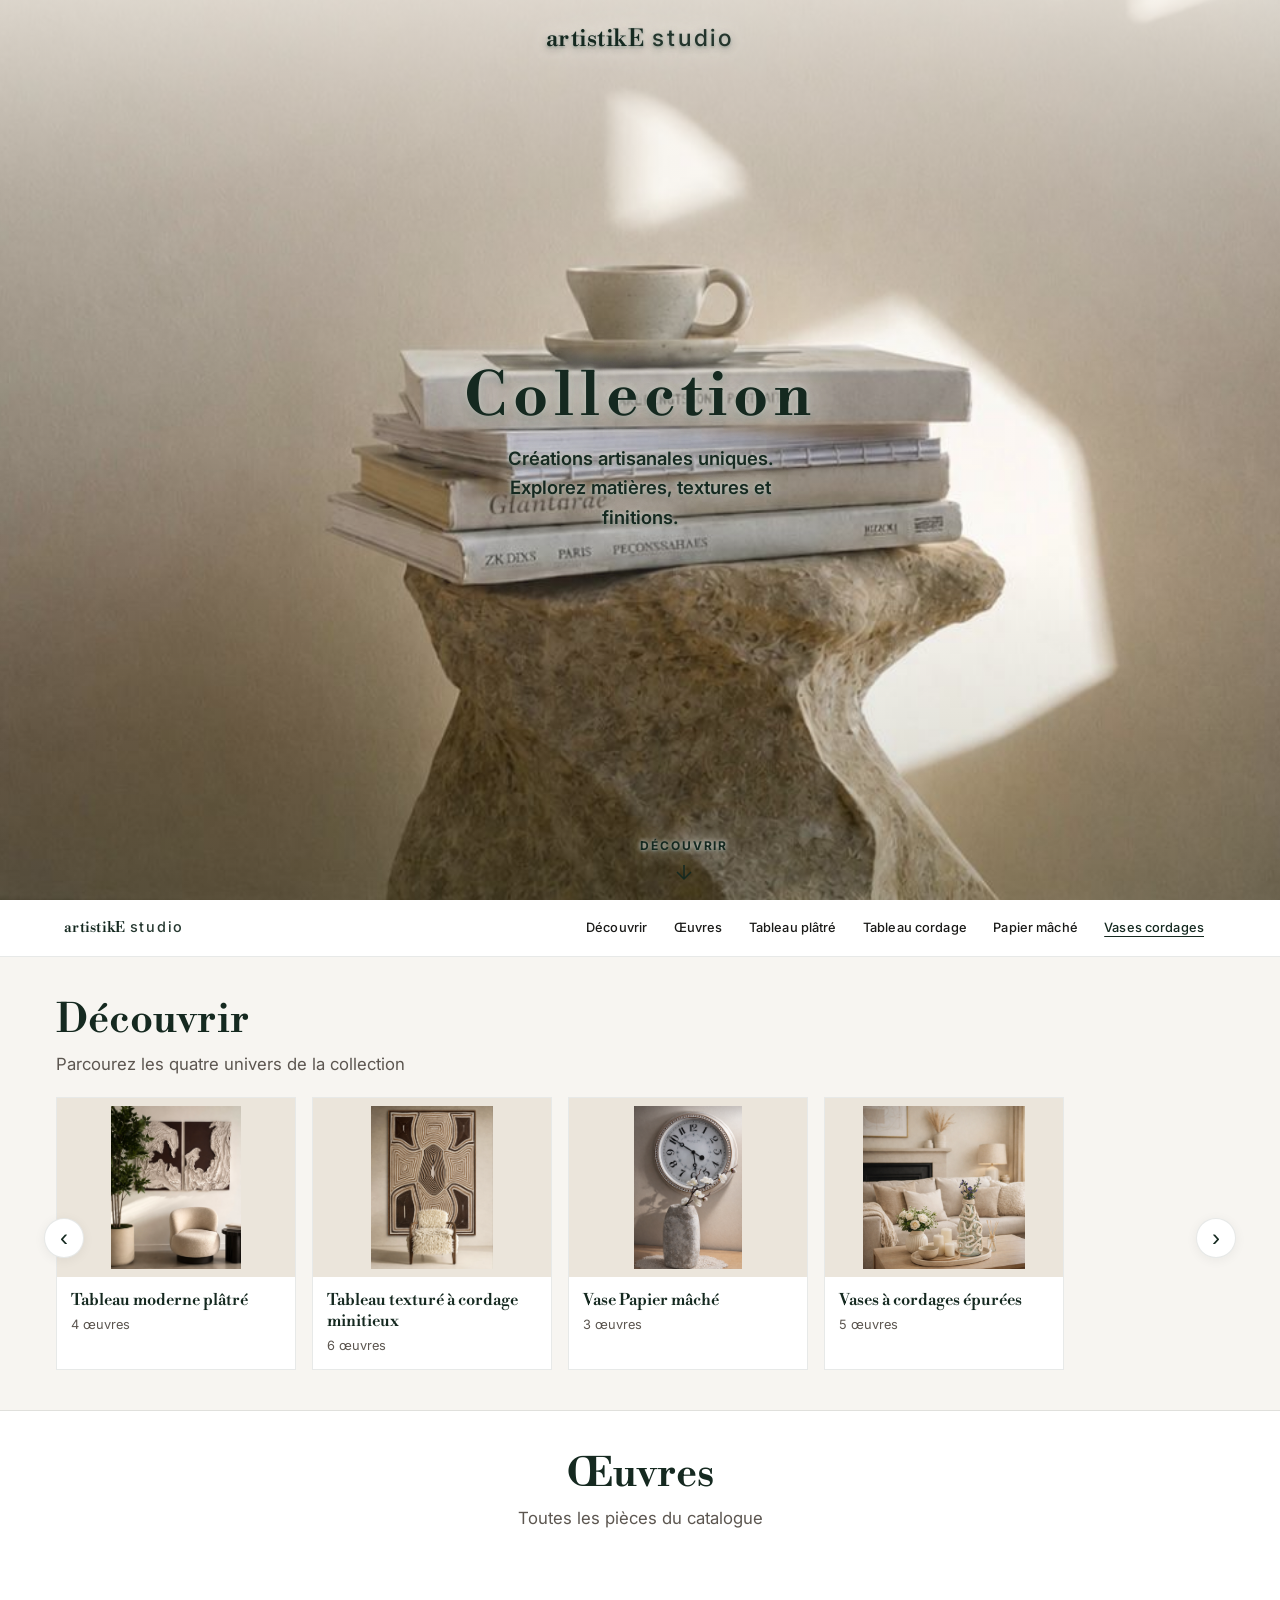
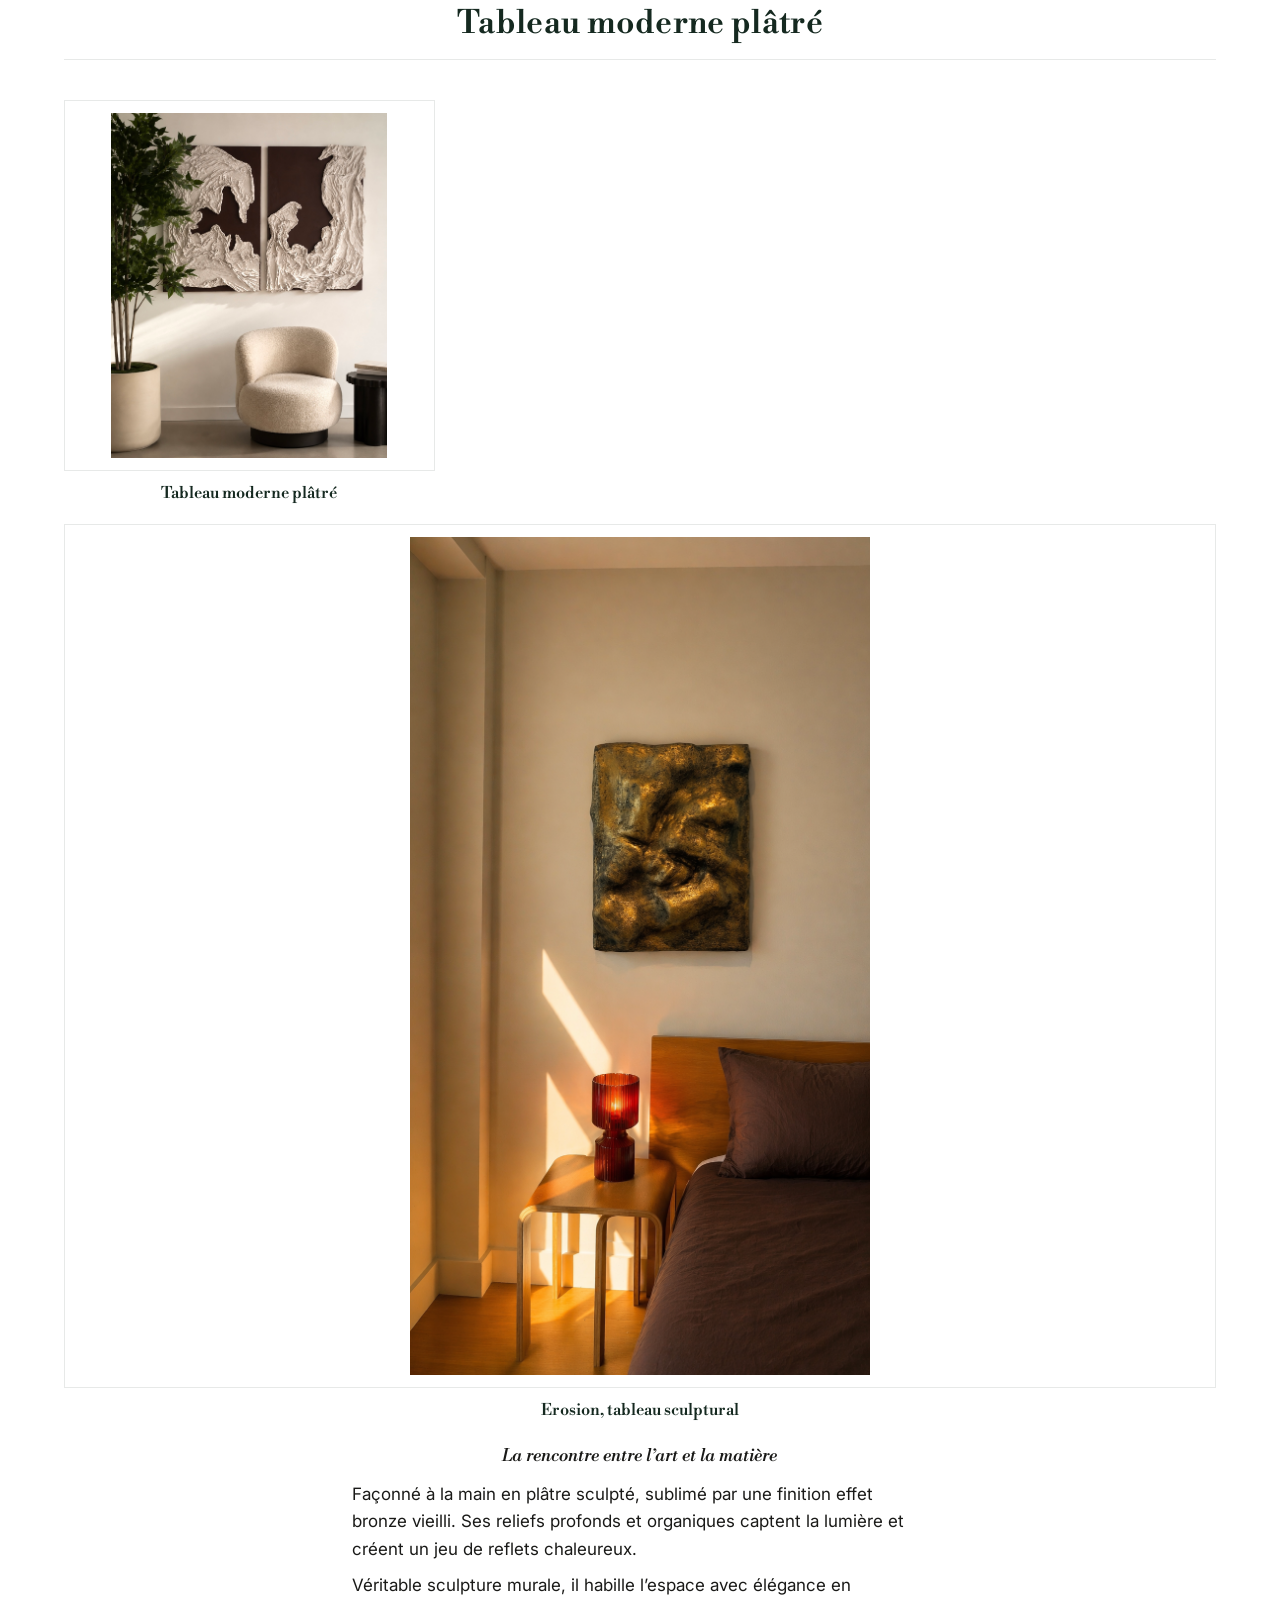
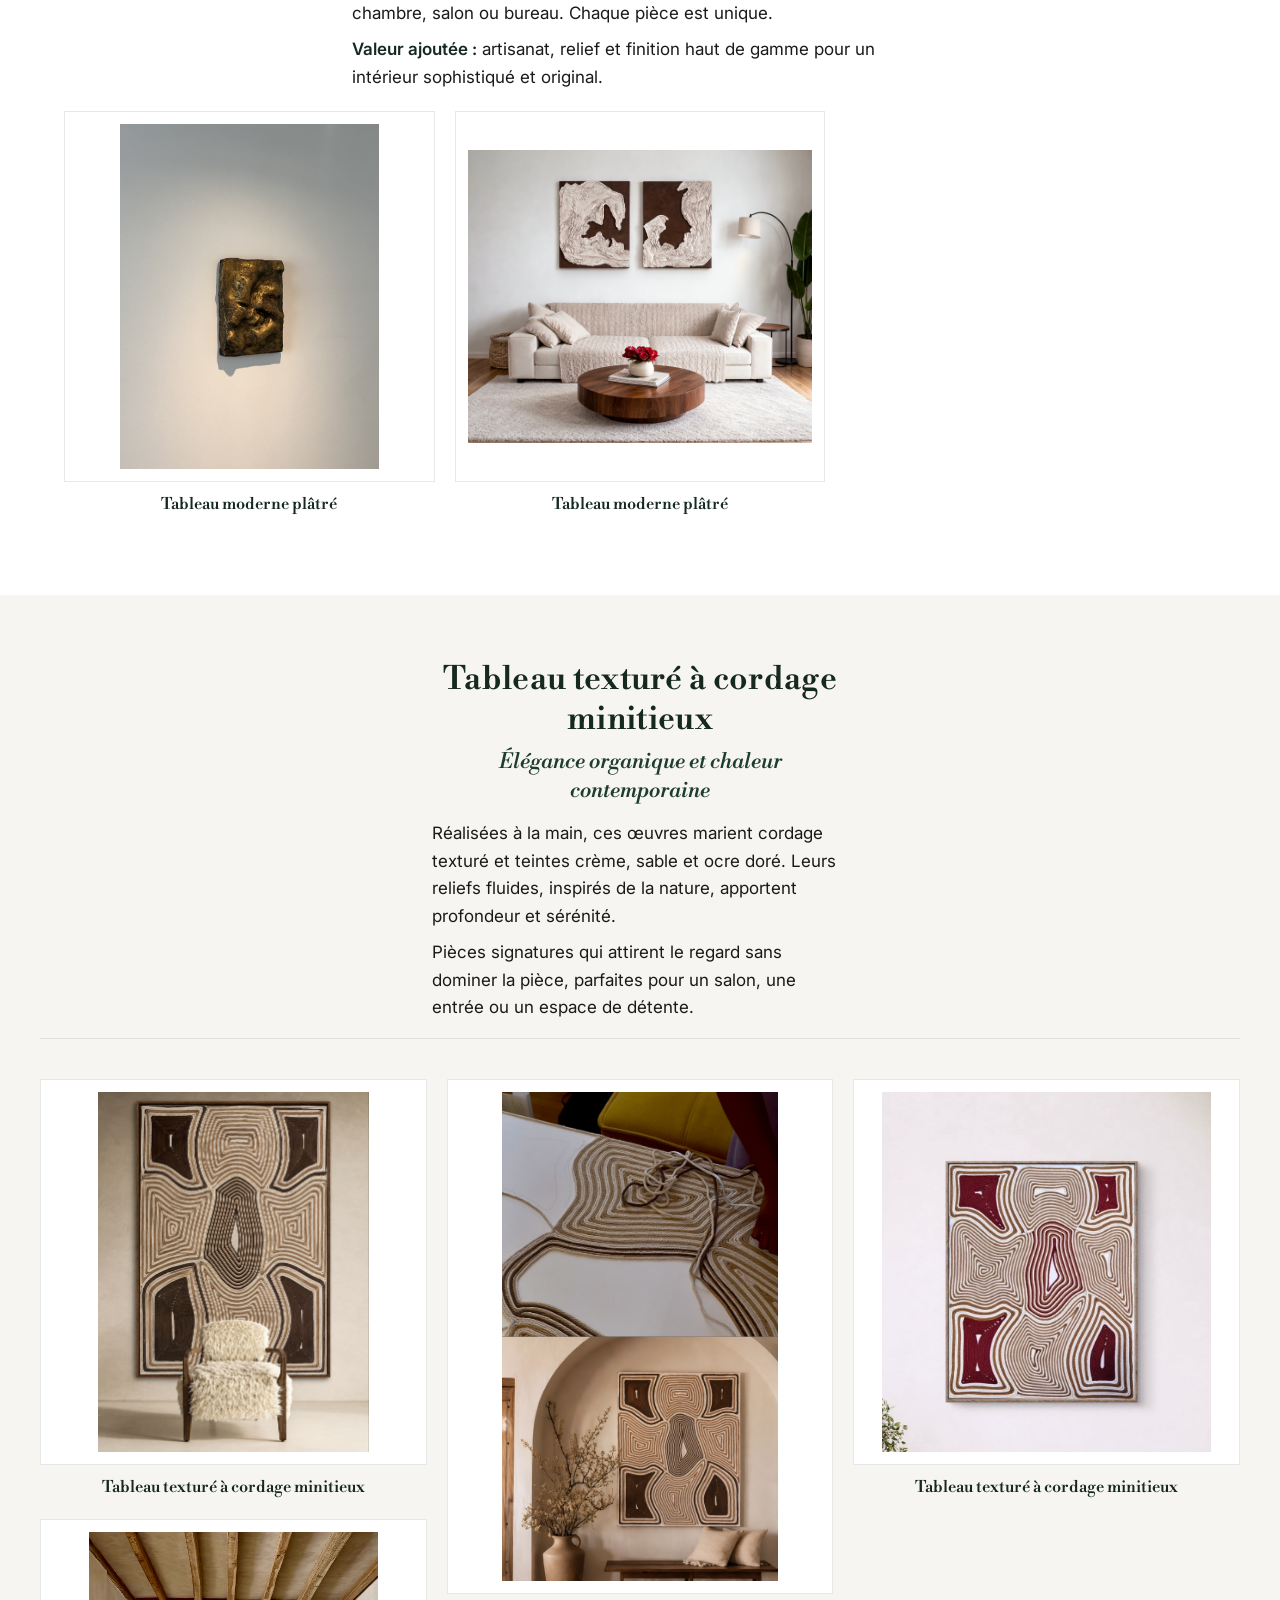
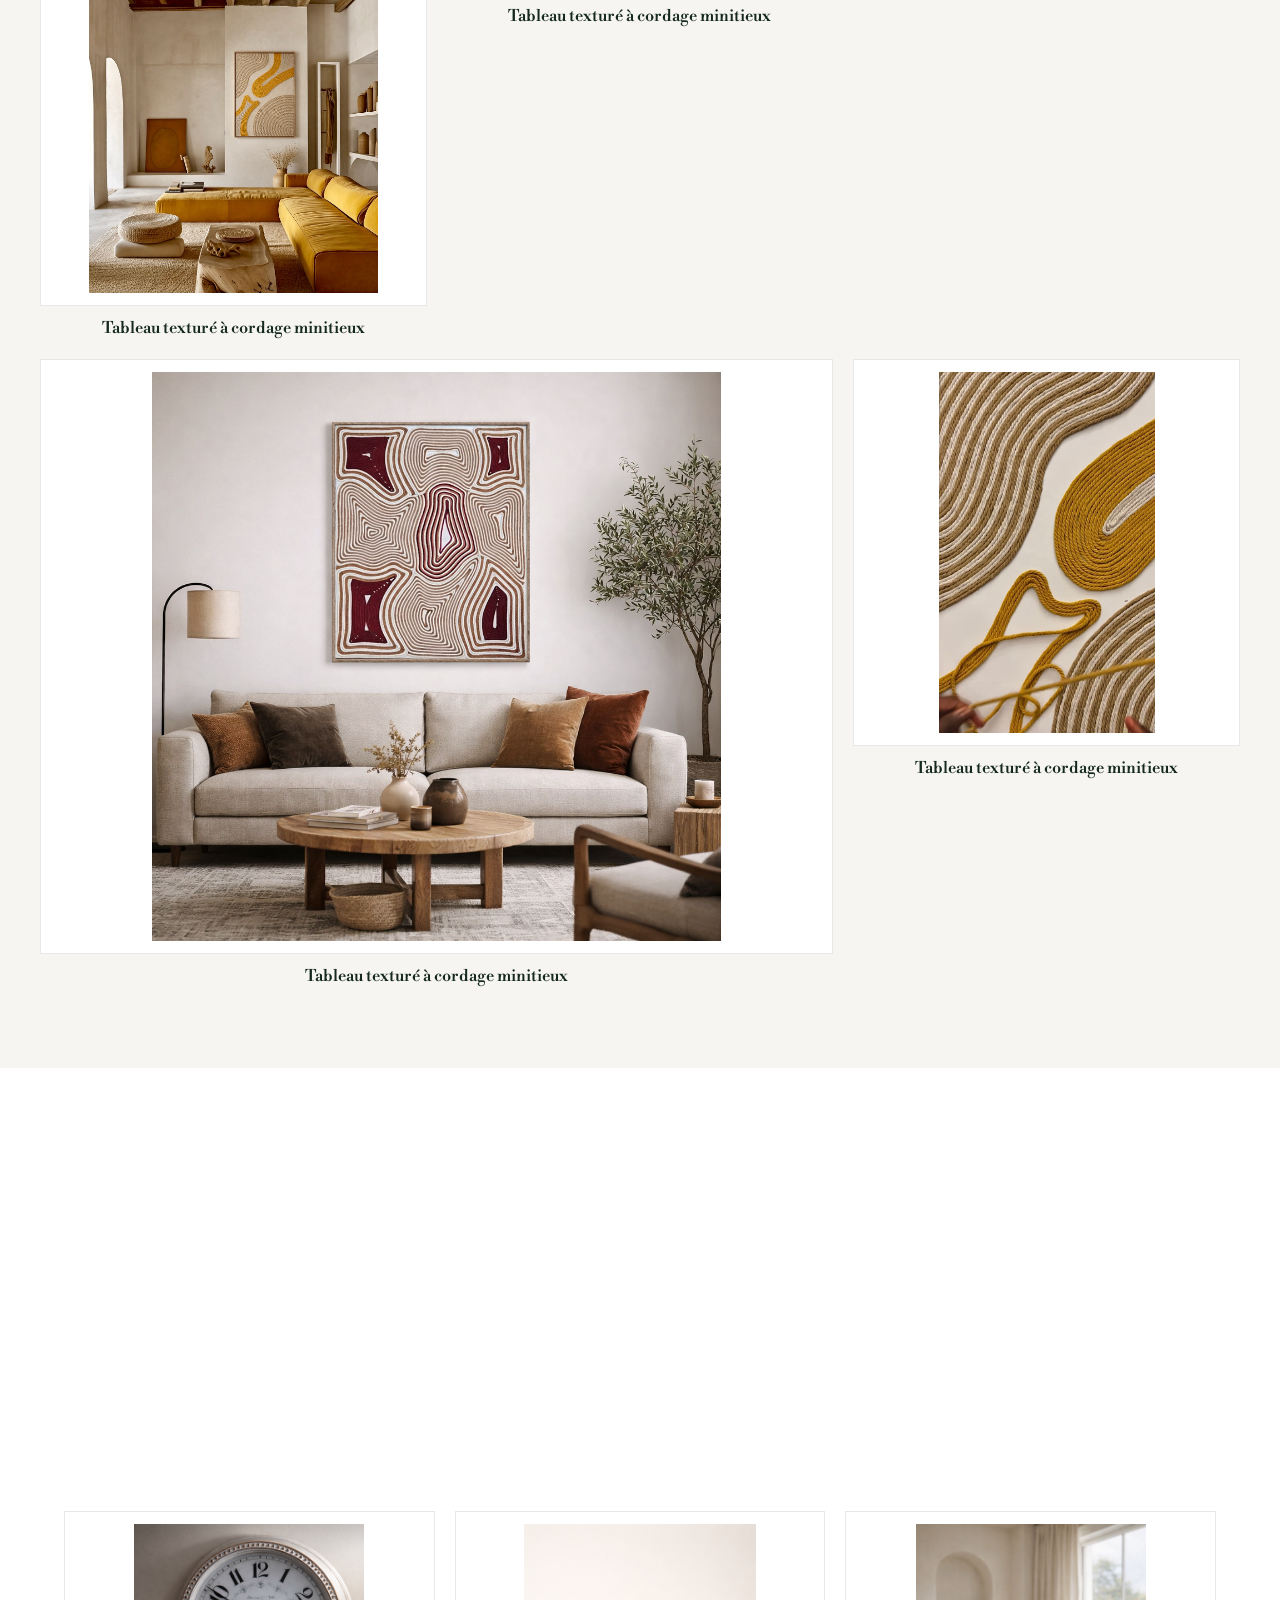
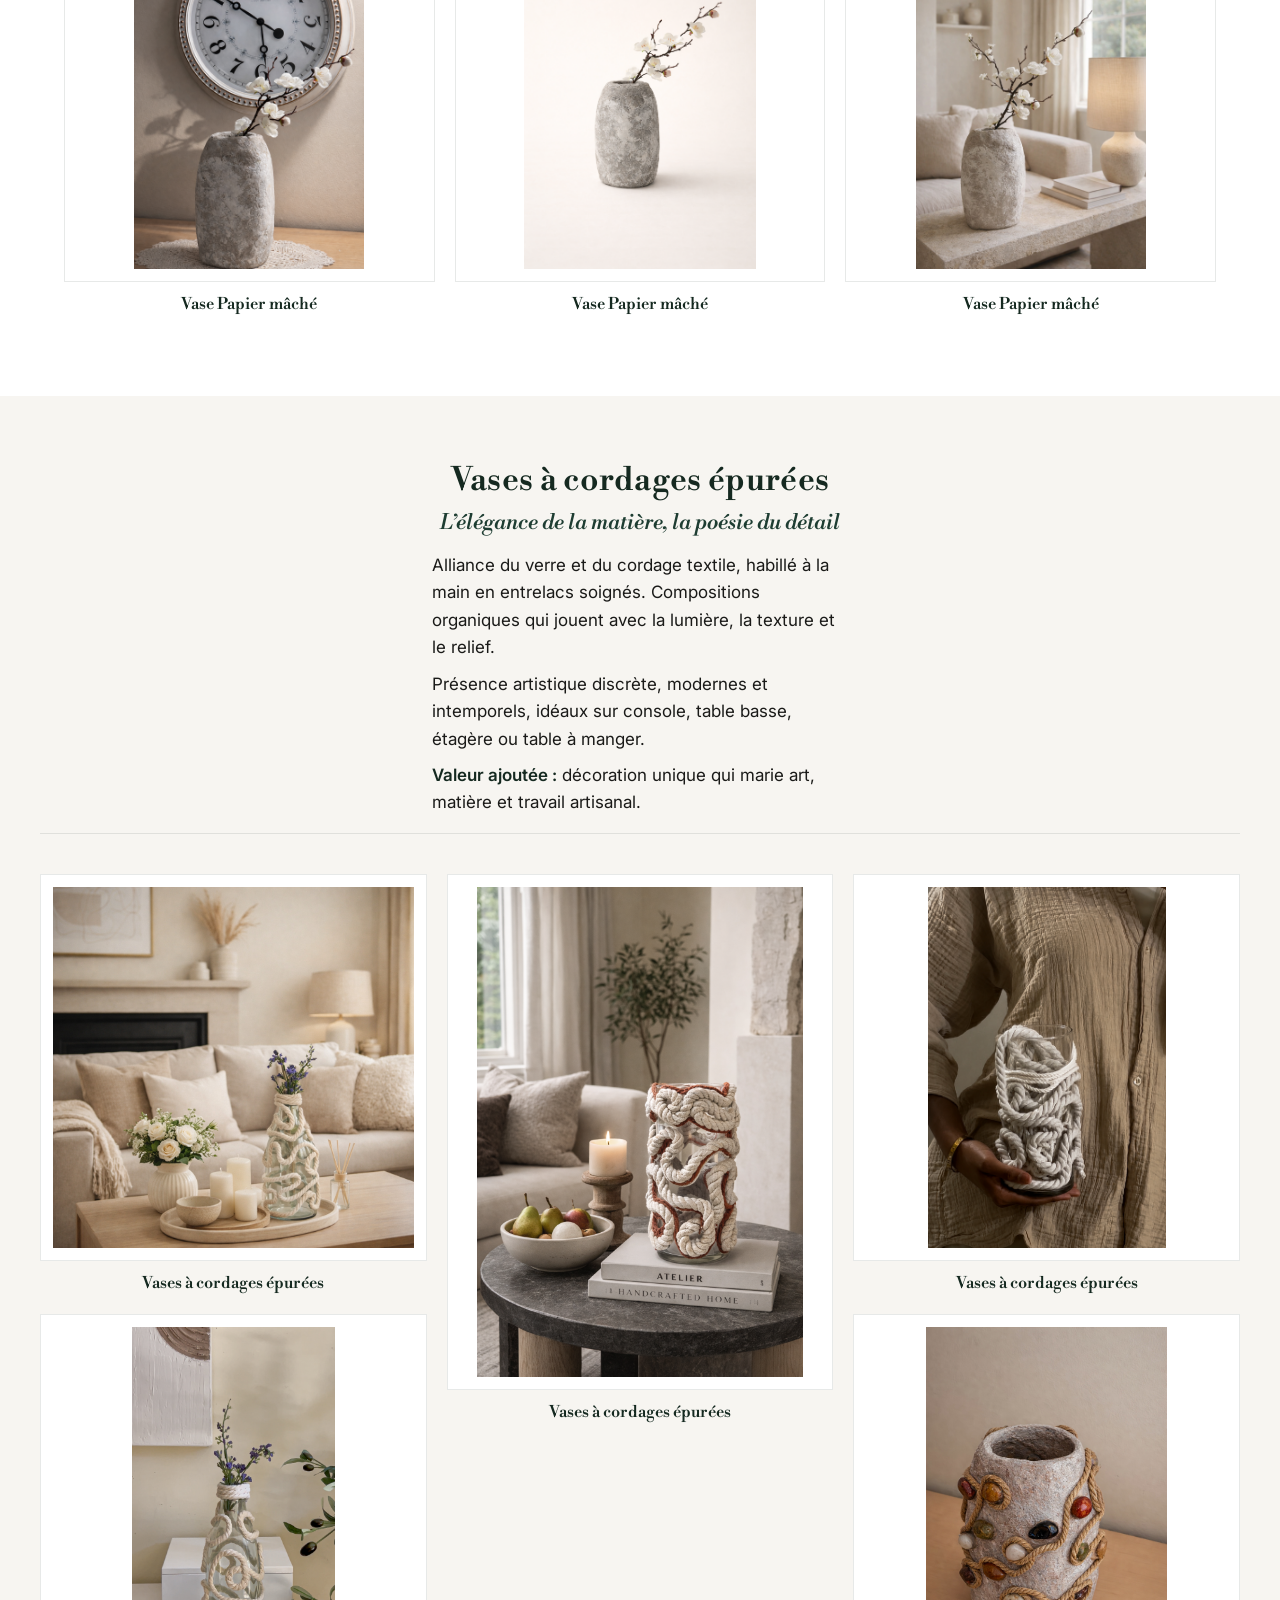
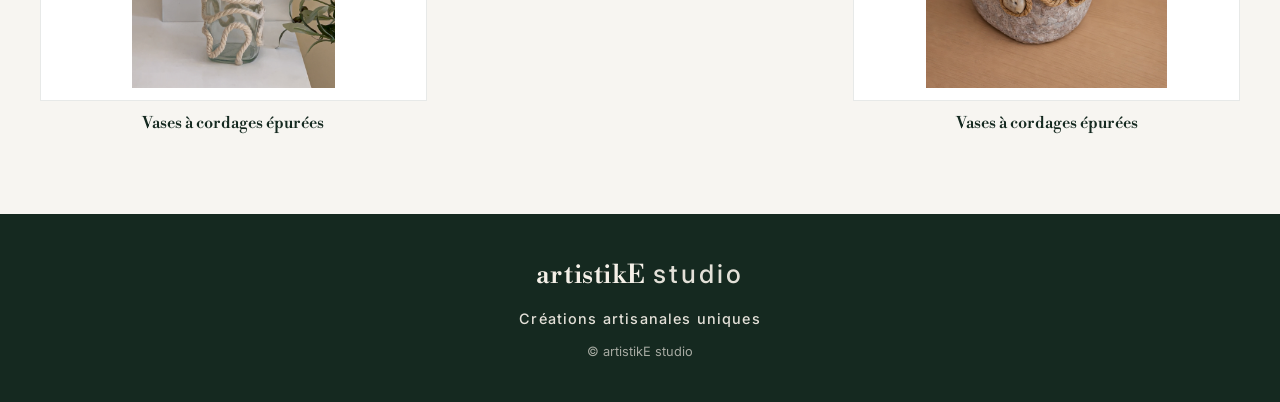
==== commit 5e6a80ea: "j3" ====
--- a/index.html
+++ b/index.html
@@ -5,7 +5,7 @@
   <meta name="viewport" content="width=device-width, initial-scale=1.0, viewport-fit=cover">
   <meta name="apple-mobile-web-app-capable" content="yes">
   <meta name="mobile-web-app-capable" content="yes">
-  <meta name="theme-color" content="#152920">
+  <meta name="theme-color" content="#ffffff">
   <title>Catalogue artistikE studio</title>
   <meta name="description" content="Catalogue d'œuvres d'art artistikE studio. Tableaux, vases et créations artisanales.">
   <link rel="preconnect" href="https://fonts.googleapis.com">
@@ -28,10 +28,11 @@
         </p>
       </div>
       <div class="cover__center">
-        <h1 class="cover__title">Catalogue</h1>
-      </div>
-    </div>
-    <a href="#collections" class="cover__scroll" aria-label="Découvrir le catalogue">
+        <h1 class="cover__title">Collection</h1>
+        <p class="cover__lead">Créations artisanales uniques. Explorez matières, textures et finitions.</p>
+      </div>
+    </div>
+    <a href="#discover" class="cover__scroll" aria-label="Découvrir la collection">
       <span>Découvrir</span>
       <svg width="24" height="24" viewBox="0 0 24 24" fill="none" stroke="currentColor" stroke-width="1.5"><path d="M12 5v14M5 12l7 7 7-7"/></svg>
     </a>
@@ -42,10 +43,12 @@
     <div class="nav__inner">
       <a href="#accueil" class="nav__brand"><span class="brand-name">artistikE</span> <span class="brand-studio">studio</span></a>
       <ul class="nav__links">
-        <li><a href="#tableau-moderne">Tableau moderne plâtré</a></li>
-        <li><a href="#tableau-cordage">Tableau texturé à cordage</a></li>
-        <li><a href="#vase-papier">Vase Papier mâché</a></li>
-        <li><a href="#vases-cordages">Vases à cordages épurées</a></li>
+        <li><a href="#discover">Découvrir</a></li>
+        <li><a href="#collections">Œuvres</a></li>
+        <li><a href="#tableau-moderne">Tableau plâtré</a></li>
+        <li><a href="#tableau-cordage">Tableau cordage</a></li>
+        <li><a href="#vase-papier">Papier mâché</a></li>
+        <li><a href="#vases-cordages">Vases cordages</a></li>
       </ul>
       <button class="nav__toggle" aria-label="Menu" aria-expanded="false">
         <span></span><span></span><span></span>
@@ -53,7 +56,55 @@
     </div>
   </nav>
 
-  <main id="collections">
+  <!-- Découvrir (inspiré Rijksstudio) -->
+  <section class="discover" id="discover">
+    <div class="discover__inner">
+      <header class="section-head">
+        <h2 class="section-head__title">Découvrir</h2>
+        <p class="section-head__lead">Parcourez les quatre univers de la collection</p>
+      </header>
+      <div class="discover__wrap">
+        <button type="button" class="discover__arrow discover__arrow--prev" aria-label="Collections précédentes" hidden>&#8249;</button>
+        <div class="discover__track" id="discoverTrack">
+          <a class="discover-card" href="#tableau-moderne">
+            <div class="discover-card__image">
+              <img src="Tableau moderne plâtré/6F8BE055-81F5-4747-85A1-B3F998E6CBC9.png" alt="" loading="lazy">
+            </div>
+            <h3 class="discover-card__title">Tableau moderne plâtré</h3>
+            <p class="discover-card__meta">4 œuvres</p>
+          </a>
+          <a class="discover-card" href="#tableau-cordage">
+            <div class="discover-card__image">
+              <img src="tableau texturé à cordage minitieux/3BD30EFA-CD1D-4490-8866-9111D0B317EE (1).png" alt="" loading="lazy">
+            </div>
+            <h3 class="discover-card__title">Tableau texturé à cordage minitieux</h3>
+            <p class="discover-card__meta">6 œuvres</p>
+          </a>
+          <a class="discover-card" href="#vase-papier">
+            <div class="discover-card__image">
+              <img src="Vase Papier mâché/647091F4-E421-416E-8AF6-7940197B3595.png" alt="" loading="lazy">
+            </div>
+            <h3 class="discover-card__title">Vase Papier mâché</h3>
+            <p class="discover-card__meta">3 œuvres</p>
+          </a>
+          <a class="discover-card" href="#vases-cordages">
+            <div class="discover-card__image">
+              <img src="Vases à cordages épurées/118200C2-E527-4C5B-84C6-0F764AAE17EC.png" alt="" loading="lazy">
+            </div>
+            <h3 class="discover-card__title">Vases à cordages épurées</h3>
+            <p class="discover-card__meta">5 œuvres</p>
+          </a>
+        </div>
+        <button type="button" class="discover__arrow discover__arrow--next" aria-label="Collections suivantes" hidden>&#8250;</button>
+      </div>
+    </div>
+  </section>
+
+  <div class="artworks" id="collections">
+    <header class="section-head section-head--center">
+      <h2 class="section-head__title">Œuvres</h2>
+      <p class="section-head__lead">Toutes les pièces du catalogue</p>
+    </header>
 
     <!-- Section 1 -->
     <section class="collection" id="tableau-moderne">
@@ -61,32 +112,41 @@
         <h2 class="collection__title">Tableau moderne plâtré</h2>
       </div>
       <div class="gallery">
-        <figure class="gallery__item">
-          <img src="Tableau moderne plâtré/6F8BE055-81F5-4747-85A1-B3F998E6CBC9.png" alt="Tableau moderne plâtré" loading="lazy">
-        </figure>
-        <figure class="gallery__item gallery__item--card">
-          <div class="gallery__media gallery__media--wide">
+        <figure class="gallery__item artwork">
+          <div class="artwork__frame">
+            <img src="Tableau moderne plâtré/6F8BE055-81F5-4747-85A1-B3F998E6CBC9.png" alt="Tableau moderne plâtré" loading="lazy">
+          </div>
+          <figcaption class="artwork__caption">Tableau moderne plâtré</figcaption>
+        </figure>
+        <figure class="gallery__item gallery__item--card artwork">
+          <div class="gallery__media gallery__media--wide artwork__frame">
             <img src="Tableau moderne plâtré/8B0FA198-4F86-40EE-B3BC-7F2C5E5F2FAC.png" alt="Tableau sculptural Erosion" loading="lazy">
           </div>
-          <figcaption class="collection__text collection__text--after-image">
-            <p class="collection__subtitle">Erosion, tableau sculptural</p>
+          <figcaption class="artwork__caption">Erosion, tableau sculptural</figcaption>
+          <div class="collection__text collection__text--after-image">
             <p class="collection__tagline">La rencontre entre l’art et la matière</p>
             <p>Façonné à la main en plâtre sculpté, sublimé par une finition effet bronze vieilli. Ses reliefs profonds et organiques captent la lumière et créent un jeu de reflets chaleureux.</p>
             <p>Véritable sculpture murale, il habille l’espace avec élégance en chambre, salon ou bureau. Chaque pièce est unique.</p>
             <p><strong>Valeur ajoutée :</strong> artisanat, relief et finition haut de gamme pour un intérieur sophistiqué et original.</p>
-          </figcaption>
-        </figure>
-        <figure class="gallery__item">
-          <img src="Tableau moderne plâtré/IMG_4622.jpg" alt="Tableau moderne plâtré" loading="lazy">
-        </figure>
-        <figure class="gallery__item">
-          <img src="Tableau moderne plâtré/IMG_4826.PNG" alt="Tableau moderne plâtré" loading="lazy">
+          </div>
+        </figure>
+        <figure class="gallery__item artwork">
+          <div class="artwork__frame">
+            <img src="Tableau moderne plâtré/IMG_4622.jpg" alt="Tableau moderne plâtré" loading="lazy">
+          </div>
+          <figcaption class="artwork__caption">Tableau moderne plâtré</figcaption>
+        </figure>
+        <figure class="gallery__item artwork">
+          <div class="artwork__frame">
+            <img src="Tableau moderne plâtré/IMG_4826.PNG" alt="Tableau moderne plâtré" loading="lazy">
+          </div>
+          <figcaption class="artwork__caption">Tableau moderne plâtré</figcaption>
         </figure>
       </div>
     </section>
 
     <!-- Section 2 -->
-    <section class="collection" id="tableau-cordage">
+    <section class="collection collection--alt" id="tableau-cordage">
       <div class="collection__header">
         <h2 class="collection__title">Tableau texturé à cordage minitieux</h2>
         <p class="collection__tagline">Élégance organique et chaleur contemporaine</p>
@@ -96,23 +156,41 @@
         </div>
       </div>
       <div class="gallery">
-        <figure class="gallery__item">
-          <img src="tableau texturé à cordage minitieux/3BD30EFA-CD1D-4490-8866-9111D0B317EE (1).png" alt="Tableau texturé à cordage minitieux" loading="lazy">
-        </figure>
-        <figure class="gallery__item gallery__item--tall">
-          <img src="tableau texturé à cordage minitieux/3D34C4D5-B397-40AB-8772-42122AD7A8D0 (1).jpg" alt="Tableau texturé à cordage minitieux" loading="lazy">
-        </figure>
-        <figure class="gallery__item">
-          <img src="tableau texturé à cordage minitieux/723D560A-B2B3-457E-82FD-58B054C51243 (1).png" alt="Tableau texturé à cordage minitieux" loading="lazy">
-        </figure>
-        <figure class="gallery__item">
-          <img src="tableau texturé à cordage minitieux/8B90B959-112A-4EB5-AB6F-76EBFCAD382E (1).png" alt="Tableau texturé à cordage minitieux" loading="lazy">
-        </figure>
-        <figure class="gallery__item gallery__item--wide">
-          <img src="tableau texturé à cordage minitieux/9384644F-1A0B-42DF-BD01-B64262771401 (1).png" alt="Tableau texturé à cordage minitieux" loading="lazy">
-        </figure>
-        <figure class="gallery__item">
-          <img src="tableau texturé à cordage minitieux/IMG_6687 (1).PNG" alt="Tableau texturé à cordage minitieux" loading="lazy">
+        <figure class="gallery__item artwork">
+          <div class="artwork__frame">
+            <img src="tableau texturé à cordage minitieux/3BD30EFA-CD1D-4490-8866-9111D0B317EE (1).png" alt="Tableau texturé à cordage minitieux" loading="lazy">
+          </div>
+          <figcaption class="artwork__caption">Tableau texturé à cordage minitieux</figcaption>
+        </figure>
+        <figure class="gallery__item gallery__item--tall artwork">
+          <div class="artwork__frame">
+            <img src="tableau texturé à cordage minitieux/3D34C4D5-B397-40AB-8772-42122AD7A8D0 (1).jpg" alt="Tableau texturé à cordage minitieux" loading="lazy">
+          </div>
+          <figcaption class="artwork__caption">Tableau texturé à cordage minitieux</figcaption>
+        </figure>
+        <figure class="gallery__item artwork">
+          <div class="artwork__frame">
+            <img src="tableau texturé à cordage minitieux/723D560A-B2B3-457E-82FD-58B054C51243 (1).png" alt="Tableau texturé à cordage minitieux" loading="lazy">
+          </div>
+          <figcaption class="artwork__caption">Tableau texturé à cordage minitieux</figcaption>
+        </figure>
+        <figure class="gallery__item artwork">
+          <div class="artwork__frame">
+            <img src="tableau texturé à cordage minitieux/8B90B959-112A-4EB5-AB6F-76EBFCAD382E (1).png" alt="Tableau texturé à cordage minitieux" loading="lazy">
+          </div>
+          <figcaption class="artwork__caption">Tableau texturé à cordage minitieux</figcaption>
+        </figure>
+        <figure class="gallery__item gallery__item--wide artwork">
+          <div class="artwork__frame">
+            <img src="tableau texturé à cordage minitieux/9384644F-1A0B-42DF-BD01-B64262771401 (1).png" alt="Tableau texturé à cordage minitieux" loading="lazy">
+          </div>
+          <figcaption class="artwork__caption">Tableau texturé à cordage minitieux</figcaption>
+        </figure>
+        <figure class="gallery__item artwork">
+          <div class="artwork__frame">
+            <img src="tableau texturé à cordage minitieux/IMG_6687 (1).PNG" alt="Tableau texturé à cordage minitieux" loading="lazy">
+          </div>
+          <figcaption class="artwork__caption">Tableau texturé à cordage minitieux</figcaption>
         </figure>
       </div>
     </section>
@@ -128,20 +206,29 @@
         </div>
       </div>
       <div class="gallery gallery--three">
-        <figure class="gallery__item">
-          <img src="Vase Papier mâché/647091F4-E421-416E-8AF6-7940197B3595.png" alt="Vase Papier mâché" loading="lazy">
-        </figure>
-        <figure class="gallery__item">
-          <img src="Vase Papier mâché/9E22B408-5C0F-4468-A452-069BFCC3CD46.png" alt="Vase Papier mâché" loading="lazy">
-        </figure>
-        <figure class="gallery__item">
-          <img src="Vase Papier mâché/E834F78F-2AAC-40BB-B36A-CC9CD9E8FD5D.png" alt="Vase Papier mâché" loading="lazy">
+        <figure class="gallery__item artwork">
+          <div class="artwork__frame">
+            <img src="Vase Papier mâché/647091F4-E421-416E-8AF6-7940197B3595.png" alt="Vase Papier mâché" loading="lazy">
+          </div>
+          <figcaption class="artwork__caption">Vase Papier mâché</figcaption>
+        </figure>
+        <figure class="gallery__item artwork">
+          <div class="artwork__frame">
+            <img src="Vase Papier mâché/9E22B408-5C0F-4468-A452-069BFCC3CD46.png" alt="Vase Papier mâché" loading="lazy">
+          </div>
+          <figcaption class="artwork__caption">Vase Papier mâché</figcaption>
+        </figure>
+        <figure class="gallery__item artwork">
+          <div class="artwork__frame">
+            <img src="Vase Papier mâché/E834F78F-2AAC-40BB-B36A-CC9CD9E8FD5D.png" alt="Vase Papier mâché" loading="lazy">
+          </div>
+          <figcaption class="artwork__caption">Vase Papier mâché</figcaption>
         </figure>
       </div>
     </section>
 
     <!-- Section 4 -->
-    <section class="collection" id="vases-cordages">
+    <section class="collection collection--alt" id="vases-cordages">
       <div class="collection__header">
         <h2 class="collection__title">Vases à cordages épurées</h2>
         <p class="collection__tagline">L’élégance de la matière, la poésie du détail</p>
@@ -152,25 +239,39 @@
         </div>
       </div>
       <div class="gallery">
-        <figure class="gallery__item">
-          <img src="Vases à cordages épurées/118200C2-E527-4C5B-84C6-0F764AAE17EC.png" alt="Vases à cordages épurées" loading="lazy">
-        </figure>
-        <figure class="gallery__item gallery__item--tall">
-          <img src="Vases à cordages épurées/7051566B-36E3-4881-94A7-B21C76A7844B.png" alt="Vases à cordages épurées" loading="lazy">
-        </figure>
-        <figure class="gallery__item">
-          <img src="Vases à cordages épurées/949EC8F4-6151-4353-8AC2-B952C31C1329.png" alt="Vases à cordages épurées" loading="lazy">
-        </figure>
-        <figure class="gallery__item">
-          <img src="Vases à cordages épurées/IMG_3145.jpg" alt="Vases à cordages épurées" loading="lazy">
-        </figure>
-        <figure class="gallery__item">
-          <img src="Vases à cordages épurées/IMG_4704.JPG" alt="Vases à cordages épurées" loading="lazy">
-        </figure>
-      </div>
-    </section>
-
-  </main>
+        <figure class="gallery__item artwork">
+          <div class="artwork__frame">
+            <img src="Vases à cordages épurées/118200C2-E527-4C5B-84C6-0F764AAE17EC.png" alt="Vases à cordages épurées" loading="lazy">
+          </div>
+          <figcaption class="artwork__caption">Vases à cordages épurées</figcaption>
+        </figure>
+        <figure class="gallery__item gallery__item--tall artwork">
+          <div class="artwork__frame">
+            <img src="Vases à cordages épurées/7051566B-36E3-4881-94A7-B21C76A7844B.png" alt="Vases à cordages épurées" loading="lazy">
+          </div>
+          <figcaption class="artwork__caption">Vases à cordages épurées</figcaption>
+        </figure>
+        <figure class="gallery__item artwork">
+          <div class="artwork__frame">
+            <img src="Vases à cordages épurées/949EC8F4-6151-4353-8AC2-B952C31C1329.png" alt="Vases à cordages épurées" loading="lazy">
+          </div>
+          <figcaption class="artwork__caption">Vases à cordages épurées</figcaption>
+        </figure>
+        <figure class="gallery__item artwork">
+          <div class="artwork__frame">
+            <img src="Vases à cordages épurées/IMG_3145.jpg" alt="Vases à cordages épurées" loading="lazy">
+          </div>
+          <figcaption class="artwork__caption">Vases à cordages épurées</figcaption>
+        </figure>
+        <figure class="gallery__item artwork">
+          <div class="artwork__frame">
+            <img src="Vases à cordages épurées/IMG_4704.JPG" alt="Vases à cordages épurées" loading="lazy">
+          </div>
+          <figcaption class="artwork__caption">Vases à cordages épurées</figcaption>
+        </figure>
+      </div>
+    </section>
+  </div>
 
   <footer class="footer">
     <p class="footer__brand"><span class="brand-name">artistikE</span> <span class="brand-studio">studio</span></p>
--- a/css/style.css
+++ b/css/style.css
@@ -3,25 +3,32 @@
   --green: #152920;
   --green-light: #1e3d32;
   --cream: #f5f0e8;
-  --cream-dark: #e8e0d4;
+  --cream-dark: #ebe5db;
   --sand: #6b635a;
-  --white: #faf8f5;
+  --white: #ffffff;
+  --surface: #f7f5f1;
   --text: #1a1a18;
-  --text-muted: #3d3834;
-  --shadow: 0 8px 32px rgba(30, 61, 50, 0.12);
-  --shadow-hover: 0 16px 48px rgba(30, 61, 50, 0.2);
-  --radius: 6px;
+  --text-muted: #5c5650;
+  --border: rgba(21, 41, 32, 0.1);
+  --shadow: 0 2px 12px rgba(21, 41, 32, 0.06);
+  --shadow-hover: 0 8px 28px rgba(21, 41, 32, 0.1);
+  --radius: 2px;
   --font-serif: "Libre Bodoni", "Didot", Georgia, serif;
   --font-sans: "Inter", system-ui, -apple-system, sans-serif;
   --nav-height: 56px;
+  --max-width: 1200px;
   --cover-text-shadow:
-    0 0 32px rgba(245, 240, 232, 0.95),
-    0 2px 10px rgba(245, 240, 232, 0.85),
-    0 1px 3px rgba(21, 41, 32, 0.35);
+    0 0 52px rgba(245, 240, 232, 1),
+    0 0 18px rgba(245, 240, 232, 1),
+    0 0 4px rgba(245, 240, 232, 1),
+    0 2px 10px rgba(21, 41, 32, 0.55),
+    0 1px 3px rgba(21, 41, 32, 0.75);
   --cover-title-shadow:
-    0 0 48px rgba(245, 240, 232, 1),
-    0 2px 12px rgba(245, 240, 232, 0.92),
-    0 0 2px rgba(245, 240, 232, 1);
+    0 0 64px rgba(245, 240, 232, 1),
+    0 0 28px rgba(245, 240, 232, 1),
+    0 0 6px rgba(245, 240, 232, 1),
+    0 3px 12px rgba(21, 41, 32, 0.6),
+    0 1px 4px rgba(21, 41, 32, 0.8);
 }
 
 *, *::before, *::after {
@@ -38,7 +45,7 @@
 
 body {
   font-family: var(--font-sans);
-  background: var(--cream);
+  background: var(--white);
   color: var(--text);
   line-height: 1.55;
   overflow-x: hidden;
@@ -81,6 +88,7 @@
   align-items: center;
   justify-content: center;
   overflow: hidden;
+  background: var(--cream);
 }
 
 .cover__bg {
@@ -101,11 +109,12 @@
   background:
     linear-gradient(
       to bottom,
-      rgba(245, 240, 232, 0.72) 0%,
-      rgba(245, 240, 232, 0.28) 28%,
-      rgba(245, 240, 232, 0.08) 48%,
-      rgba(21, 41, 32, 0.12) 72%,
-      rgba(21, 41, 32, 0.28) 100%
+      rgba(245, 240, 232, 0.78) 0%,
+      rgba(245, 240, 232, 0.42) 22%,
+      rgba(245, 240, 232, 0.18) 45%,
+      rgba(245, 240, 232, 0.1) 62%,
+      rgba(21, 41, 32, 0.1) 82%,
+      rgba(21, 41, 32, 0.24) 100%
     );
 }
 
@@ -123,8 +132,11 @@
   padding:
     max(1.25rem, env(safe-area-inset-top))
     max(1rem, env(safe-area-inset-right))
-    max(3.25rem, calc(env(safe-area-inset-bottom) + 2.25rem))
+    max(3.5rem, calc(env(safe-area-inset-bottom) + 2.5rem))
     max(1rem, env(safe-area-inset-left));
+  background: transparent;
+  border: none;
+  box-shadow: none;
 }
 
 .cover__top,
@@ -141,9 +153,11 @@
 .cover__center {
   flex: 1;
   display: flex;
+  flex-direction: column;
   align-items: center;
   justify-content: center;
-  padding: 1rem max(0.5rem, env(safe-area-inset-right)) 1rem max(0.5rem, env(safe-area-inset-left));
+  gap: 0.85rem;
+  padding: 1rem max(0.75rem, env(safe-area-inset-right)) 1rem max(0.75rem, env(safe-area-inset-left));
 }
 
 .cover__brand {
@@ -154,6 +168,7 @@
   gap: 0.2em 0.35em;
   max-width: 100%;
   font-size: clamp(1rem, 4.5vw, 1.45rem);
+  font-weight: 600;
   line-height: 1.25;
   color: var(--green);
   background: transparent;
@@ -169,40 +184,31 @@
 
 .cover__title {
   font-family: var(--font-serif);
-  font-size: clamp(1.65rem, 9vw, 3.5rem);
-  font-weight: 600;
-  letter-spacing: clamp(0.05em, 1.8vw, 0.14em);
-  text-transform: uppercase;
+  font-size: clamp(2rem, 10vw, 3.75rem);
+  font-weight: 700;
+  letter-spacing: clamp(0.04em, 1.5vw, 0.1em);
+  line-height: 1.08;
   color: var(--green);
   background: transparent;
   padding: 0 0.35rem;
   margin: 0;
   max-width: 100%;
-  line-height: 1.05;
   text-shadow: var(--cover-title-shadow);
-  animation: fadeUpTitle 1s ease 0.5s both;
+  animation: fadeUpTitle 1s ease 0.45s both;
   overflow-wrap: anywhere;
 }
 
-.cover__subtitle {
-  font-family: var(--font-sans);
-  font-size: clamp(0.72rem, 3vw, 0.88rem);
+.cover__lead {
+  font-size: clamp(1rem, 3.8vw, 1.15rem);
   font-weight: 600;
-  letter-spacing: 0.18em;
-  text-transform: uppercase;
-  color: var(--green);
+  line-height: 1.6;
+  color: var(--green);
+  max-width: min(100%, 22rem);
+  margin: 0 auto;
+  padding: 0 0.5rem;
   background: transparent;
-  padding: 0;
   text-shadow: var(--cover-text-shadow);
-  animation: fadeUp 1s ease 0.7s both;
-}
-
-.cover__subtitle--secondary {
-  font-weight: 500;
-  letter-spacing: 0.1em;
-  text-transform: none;
-  line-height: 1.45;
-  animation-delay: 0.85s;
+  animation: fadeUp 1s ease 0.65s both;
 }
 
 .cover__scroll {
@@ -215,15 +221,16 @@
   flex-direction: column;
   align-items: center;
   gap: 0.25rem;
-  font-size: 0.68rem;
-  font-weight: 600;
+  font-size: 0.75rem;
+  font-weight: 700;
   letter-spacing: 0.16em;
   text-transform: uppercase;
   color: var(--green);
   background: transparent;
+  border: none;
   padding: 0;
   text-shadow: var(--cover-text-shadow);
-  opacity: 0.85;
+  opacity: 0.92;
   animation: fadeUp 1s ease 1s both, bounce 2s ease 2s infinite;
   transition: opacity 0.3s;
 }
@@ -252,21 +259,19 @@
   50%      { transform: translateX(-50%) translateY(6px); }
 }
 
-/* ── Navigation ── */
+/* ── Navigation (style Rijksstudio) ── */
 .nav {
   position: sticky;
   top: 0;
   z-index: 100;
-  background: rgba(245, 240, 232, 0.97);
-  backdrop-filter: blur(12px);
-  -webkit-backdrop-filter: blur(12px);
-  border-bottom: 1px solid rgba(21, 41, 32, 0.1);
+  background: var(--white);
+  border-bottom: 1px solid var(--border);
   transition: box-shadow 0.3s;
 }
 
 .nav__inner {
   position: relative;
-  max-width: 1200px;
+  max-width: var(--max-width);
   margin: 0 auto;
   padding: 0 1rem;
   min-height: var(--nav-height);
@@ -281,7 +286,7 @@
 }
 
 .nav__brand {
-  font-size: 0.95rem;
+  font-size: 0.9rem;
   color: var(--green);
   flex-shrink: 0;
   padding: 0.35rem 0;
@@ -295,20 +300,22 @@
 
 .nav__links a {
   display: block;
-  font-size: 0.95rem;
+  font-size: 0.875rem;
   font-weight: 500;
-  letter-spacing: 0.02em;
-  padding: 0.85rem 1rem;
+  letter-spacing: 0.01em;
+  padding: 0.75rem 0.85rem;
   border-radius: var(--radius);
   color: var(--text);
-  transition: color 0.2s, background 0.2s;
+  transition: color 0.2s;
   line-height: 1.35;
 }
 
 .nav__links a:hover,
 .nav__links a.active {
   color: var(--green);
-  background: rgba(30, 61, 50, 0.06);
+  background: transparent;
+  text-decoration: underline;
+  text-underline-offset: 4px;
 }
 
 .nav__toggle {
@@ -332,70 +339,221 @@
   transition: transform 0.3s, opacity 0.3s;
 }
 
+/* ── Sections (Rijksstudio) ── */
+.section-head {
+  max-width: var(--max-width);
+  margin: 0 auto;
+  padding: 2.5rem 1rem 1.25rem;
+}
+
+.section-head--center {
+  text-align: center;
+}
+
+.section-head__title {
+  font-family: var(--font-serif);
+  font-size: clamp(1.75rem, 6vw, 2.5rem);
+  font-weight: 600;
+  color: var(--green);
+  line-height: 1.15;
+}
+
+.section-head__lead {
+  margin-top: 0.5rem;
+  font-size: clamp(0.95rem, 3.5vw, 1.05rem);
+  color: var(--text-muted);
+  line-height: 1.55;
+}
+
+/* ── Découvrir ── */
+.discover {
+  background: var(--surface);
+  border-bottom: 1px solid var(--border);
+  padding-bottom: 2rem;
+}
+
+.discover__inner {
+  max-width: var(--max-width);
+  margin: 0 auto;
+}
+
+.discover__wrap {
+  position: relative;
+  padding: 0 1rem;
+}
+
+.discover__track {
+  display: flex;
+  gap: 1rem;
+  overflow-x: auto;
+  scroll-snap-type: x mandatory;
+  scroll-behavior: smooth;
+  -webkit-overflow-scrolling: touch;
+  scrollbar-width: none;
+  padding-bottom: 0.5rem;
+}
+
+.discover__track::-webkit-scrollbar {
+  display: none;
+}
+
+.discover-card {
+  flex: 0 0 min(78vw, 260px);
+  scroll-snap-align: start;
+  background: var(--white);
+  border: 1px solid var(--border);
+  transition: box-shadow 0.25s, transform 0.25s;
+}
+
+.discover-card:hover {
+  box-shadow: var(--shadow-hover);
+  transform: translateY(-2px);
+}
+
+.discover-card__image {
+  aspect-ratio: 4 / 3;
+  background: var(--cream-dark);
+  overflow: hidden;
+  display: flex;
+  align-items: center;
+  justify-content: center;
+  padding: 0.5rem;
+}
+
+.discover-card__image img {
+  width: 100%;
+  height: 100%;
+  object-fit: contain;
+  transition: transform 0.4s ease;
+}
+
+.discover-card:hover .discover-card__image img {
+  transform: scale(1.04);
+}
+
+.discover-card__title {
+  font-family: var(--font-serif);
+  font-size: 1rem;
+  font-weight: 600;
+  color: var(--green);
+  line-height: 1.3;
+  padding: 0.85rem 0.85rem 0.25rem;
+}
+
+.discover-card__meta {
+  font-size: 0.8rem;
+  color: var(--text-muted);
+  padding: 0 0.85rem 0.85rem;
+}
+
+.discover__arrow {
+  display: none;
+  position: absolute;
+  top: 50%;
+  transform: translateY(-50%);
+  width: 2.5rem;
+  height: 2.5rem;
+  background: var(--white);
+  border: 1px solid var(--border);
+  border-radius: 50%;
+  font-size: 1.5rem;
+  line-height: 1;
+  color: var(--green);
+  z-index: 2;
+  box-shadow: var(--shadow);
+}
+
+.discover__arrow--prev { left: 0.25rem; }
+.discover__arrow--next { right: 0.25rem; }
+
+.artworks {
+  background: var(--white);
+}
+
+.artworks > .section-head {
+  padding-bottom: 0.5rem;
+}
+
 /* ── Collections ── */
 .collection {
-  max-width: 1200px;
+  max-width: var(--max-width);
   margin: 0 auto;
-  padding: 1.5rem max(1rem, env(safe-area-inset-right)) 2rem max(1rem, env(safe-area-inset-left));
+  padding: 2rem max(1rem, env(safe-area-inset-right)) 2.5rem max(1rem, env(safe-area-inset-left));
+}
+
+.collection--alt {
+  background: var(--surface);
+  max-width: none;
+  padding-left: max(1rem, calc((100vw - var(--max-width)) / 2 + 1rem));
+  padding-right: max(1rem, calc((100vw - var(--max-width)) / 2 + 1rem));
+}
+
+.collection--alt .collection__header,
+.collection--alt .gallery {
+  max-width: var(--max-width);
+  margin-left: auto;
+  margin-right: auto;
 }
 
 .collection__header {
   text-align: center;
-  margin-bottom: 1.125rem;
+  margin-bottom: 1.5rem;
+  padding-bottom: 1rem;
+  border-bottom: 1px solid var(--border);
 }
 
 .collection__title {
   font-family: var(--font-serif);
-  font-size: clamp(1.1rem, 4.2vw, 1.85rem);
+  font-size: clamp(1.45rem, 5.5vw, 2rem);
   font-weight: 600;
   color: var(--green);
   letter-spacing: 0.01em;
-  line-height: 1.22;
-  max-width: min(100%, 20rem);
+  line-height: 1.25;
+  text-align: center;
+  max-width: min(100%, 28rem);
   margin-left: auto;
   margin-right: auto;
-  hyphens: auto;
-  -webkit-hyphens: auto;
-  overflow-wrap: break-word;
 }
 
 .collection__subtitle {
   font-family: var(--font-serif);
-  font-size: clamp(0.95rem, 3.5vw, 1.1rem);
+  font-size: clamp(1.2rem, 4.8vw, 1.45rem);
   font-weight: 600;
   color: var(--green);
-  margin-top: 0.35rem;
-  line-height: 1.25;
-  max-width: min(100%, 20rem);
+  text-align: center;
+  margin-top: 0.5rem;
+  line-height: 1.3;
+  max-width: min(100%, 24rem);
   margin-left: auto;
   margin-right: auto;
 }
 
 .collection__tagline {
   font-family: var(--font-serif);
-  font-size: clamp(0.85rem, 3.1vw, 1rem);
+  font-size: clamp(1.05rem, 4.2vw, 1.3rem);
   font-style: italic;
   font-weight: 500;
   color: var(--green-light);
-  margin-top: 0.45rem;
-  line-height: 1.35;
-  max-width: 22rem;
+  text-align: center;
+  margin-top: 0.55rem;
+  line-height: 1.4;
+  max-width: 26rem;
   margin-left: auto;
   margin-right: auto;
   padding: 0 0.25rem;
 }
 
 .collection__text {
-  margin-top: 0.75rem;
-  max-width: 22rem;
+  margin-top: 0.875rem;
+  max-width: 26rem;
   margin-left: auto;
   margin-right: auto;
   text-align: left;
 }
 
 .collection__text p {
-  font-size: clamp(0.8125rem, 3vw, 0.9375rem);
-  line-height: 1.55;
+  font-size: clamp(0.9375rem, 3.8vw, 1.0625rem);
+  line-height: 1.62;
   color: var(--text);
   margin-bottom: 0.55rem;
   hyphens: auto;
@@ -418,28 +576,28 @@
 
 .collection__text--after-image {
   margin-top: 0;
-  padding: 0.75rem 0 0;
+  padding: 0.875rem 0 0;
   width: 100%;
-  max-width: 22rem;
+  max-width: 26rem;
   margin-left: auto;
   margin-right: auto;
 }
 
 .collection__text--after-image .collection__subtitle {
   margin-top: 0;
-  text-align: left;
+  text-align: center;
   max-width: none;
-  margin-left: 0;
-  margin-right: 0;
+  margin-left: auto;
+  margin-right: auto;
 }
 
 .collection__text--after-image .collection__tagline {
-  text-align: left;
+  text-align: center;
   max-width: none;
-  margin-left: 0;
-  margin-right: 0;
-  margin-top: 0.35rem;
-  margin-bottom: 0.5rem;
+  margin-left: auto;
+  margin-right: auto;
+  margin-top: 0.45rem;
+  margin-bottom: 0.625rem;
   padding: 0;
 }
 
@@ -455,58 +613,91 @@
   margin-right: auto;
 }
 
-/* ── Galerie (mobile first : 1 colonne) ── */
+/* ── Galerie (style musée) ── */
 .gallery {
   display: grid;
   grid-template-columns: 1fr;
-  gap: 1rem;
+  gap: 1.25rem;
 }
 
 .gallery--three {
   grid-template-columns: 1fr;
 }
 
+.artwork {
+  display: flex;
+  flex-direction: column;
+}
+
+.artwork__frame {
+  aspect-ratio: 1;
+  background: var(--white);
+  border: 1px solid var(--border);
+  display: flex;
+  align-items: center;
+  justify-content: center;
+  padding: 0.75rem;
+  overflow: hidden;
+  cursor: pointer;
+  transition: box-shadow 0.25s;
+}
+
+.artwork__frame:hover {
+  box-shadow: var(--shadow-hover);
+}
+
+.artwork__frame img {
+  width: 100%;
+  height: 100%;
+  object-fit: contain;
+  cursor: pointer;
+}
+
+.artwork__caption {
+  padding: 0.75rem 0.15rem 0;
+  font-family: var(--font-serif);
+  font-size: clamp(0.9rem, 3.2vw, 1rem);
+  font-weight: 500;
+  text-align: center;
+  color: var(--green);
+  line-height: 1.35;
+}
+
 .gallery__item {
   position: relative;
-  overflow: hidden;
-  border-radius: var(--radius);
-  background: var(--cream-dark);
-  cursor: pointer;
-  aspect-ratio: 1;
-  box-shadow: var(--shadow);
-  transition: transform 0.3s ease, box-shadow 0.3s ease;
+  overflow: visible;
+  background: transparent;
+  cursor: default;
+  aspect-ratio: auto;
+  box-shadow: none;
   -webkit-tap-highlight-color: transparent;
 }
 
 .gallery__item--tall,
 .gallery__item--wide {
-  aspect-ratio: 1;
+  aspect-ratio: auto;
   grid-row: auto;
   grid-column: auto;
+}
+
+.gallery__item--tall .artwork__frame {
+  aspect-ratio: 3 / 4;
+}
+
+.gallery__item--wide .artwork__frame {
+  aspect-ratio: 4 / 3;
 }
 
 .gallery__item img {
   width: 100%;
   height: 100%;
   object-fit: contain;
-  transition: transform 0.4s ease;
 }
 
 .gallery__item--card {
-  aspect-ratio: auto;
   display: flex;
   flex-direction: column;
-  cursor: default;
-  background: transparent;
-  box-shadow: none;
-  overflow: visible;
-  border-radius: 0;
   gap: 0;
-}
-
-.gallery__item--card:hover {
-  transform: none;
-  box-shadow: none;
 }
 
 .gallery__item--card::after {
@@ -514,53 +705,37 @@
 }
 
 .gallery__media {
-  aspect-ratio: 1;
+  aspect-ratio: auto;
   overflow: hidden;
-  background: var(--cream-dark);
+  background: var(--white);
   cursor: pointer;
   flex-shrink: 0;
-  border-radius: var(--radius);
-  box-shadow: var(--shadow);
-}
-
-.gallery__item--card .gallery__media:hover {
-  box-shadow: var(--shadow-hover);
-}
-
-.gallery__item--card .gallery__media:hover img {
-  transform: scale(1.03);
+  border: 1px solid var(--border);
+  padding: 0.75rem;
 }
 
 .gallery__media--wide {
-  aspect-ratio: 2 / 1;
+  aspect-ratio: 4 / 3;
 }
 
 .gallery__media img {
   width: 100%;
   height: 100%;
   object-fit: contain;
+  cursor: pointer;
 }
 
 .gallery__item::after {
-  content: "";
-  position: absolute;
-  inset: 0;
-  background: linear-gradient(to top, rgba(30, 61, 50, 0.3) 0%, transparent 50%);
-  opacity: 0;
-  transition: opacity 0.4s;
+  display: none;
 }
 
 .gallery__item:hover {
-  transform: translateY(-4px);
-  box-shadow: var(--shadow-hover);
+  transform: none;
+  box-shadow: none;
 }
 
 .gallery__item:hover img {
-  transform: scale(1.05);
-}
-
-.gallery__item:hover::after {
-  opacity: 1;
+  transform: none;
 }
 
 /* ── Footer ── */
@@ -705,9 +880,9 @@
   top: var(--nav-height);
   left: 0;
   right: 0;
-  background: rgba(245, 240, 232, 0.98);
+  background: var(--white);
   padding: 0.5rem 0.75rem 1rem;
-  border-bottom: 1px solid rgba(21, 41, 32, 0.1);
+  border-bottom: 1px solid var(--border);
   box-shadow: var(--shadow);
 }
 
@@ -746,6 +921,18 @@
 
   .collection__title {
     max-width: none;
+  }
+}
+
+@media (min-width: 768px) {
+  .discover__arrow {
+    display: flex;
+    align-items: center;
+    justify-content: center;
+  }
+
+  .discover-card {
+    flex: 0 0 240px;
   }
 }
 
@@ -817,7 +1004,7 @@
   }
 
   .collection + .collection {
-    border-top: 1px solid rgba(21, 41, 32, 0.1);
+    border-top: none;
   }
 
   .collection__header {
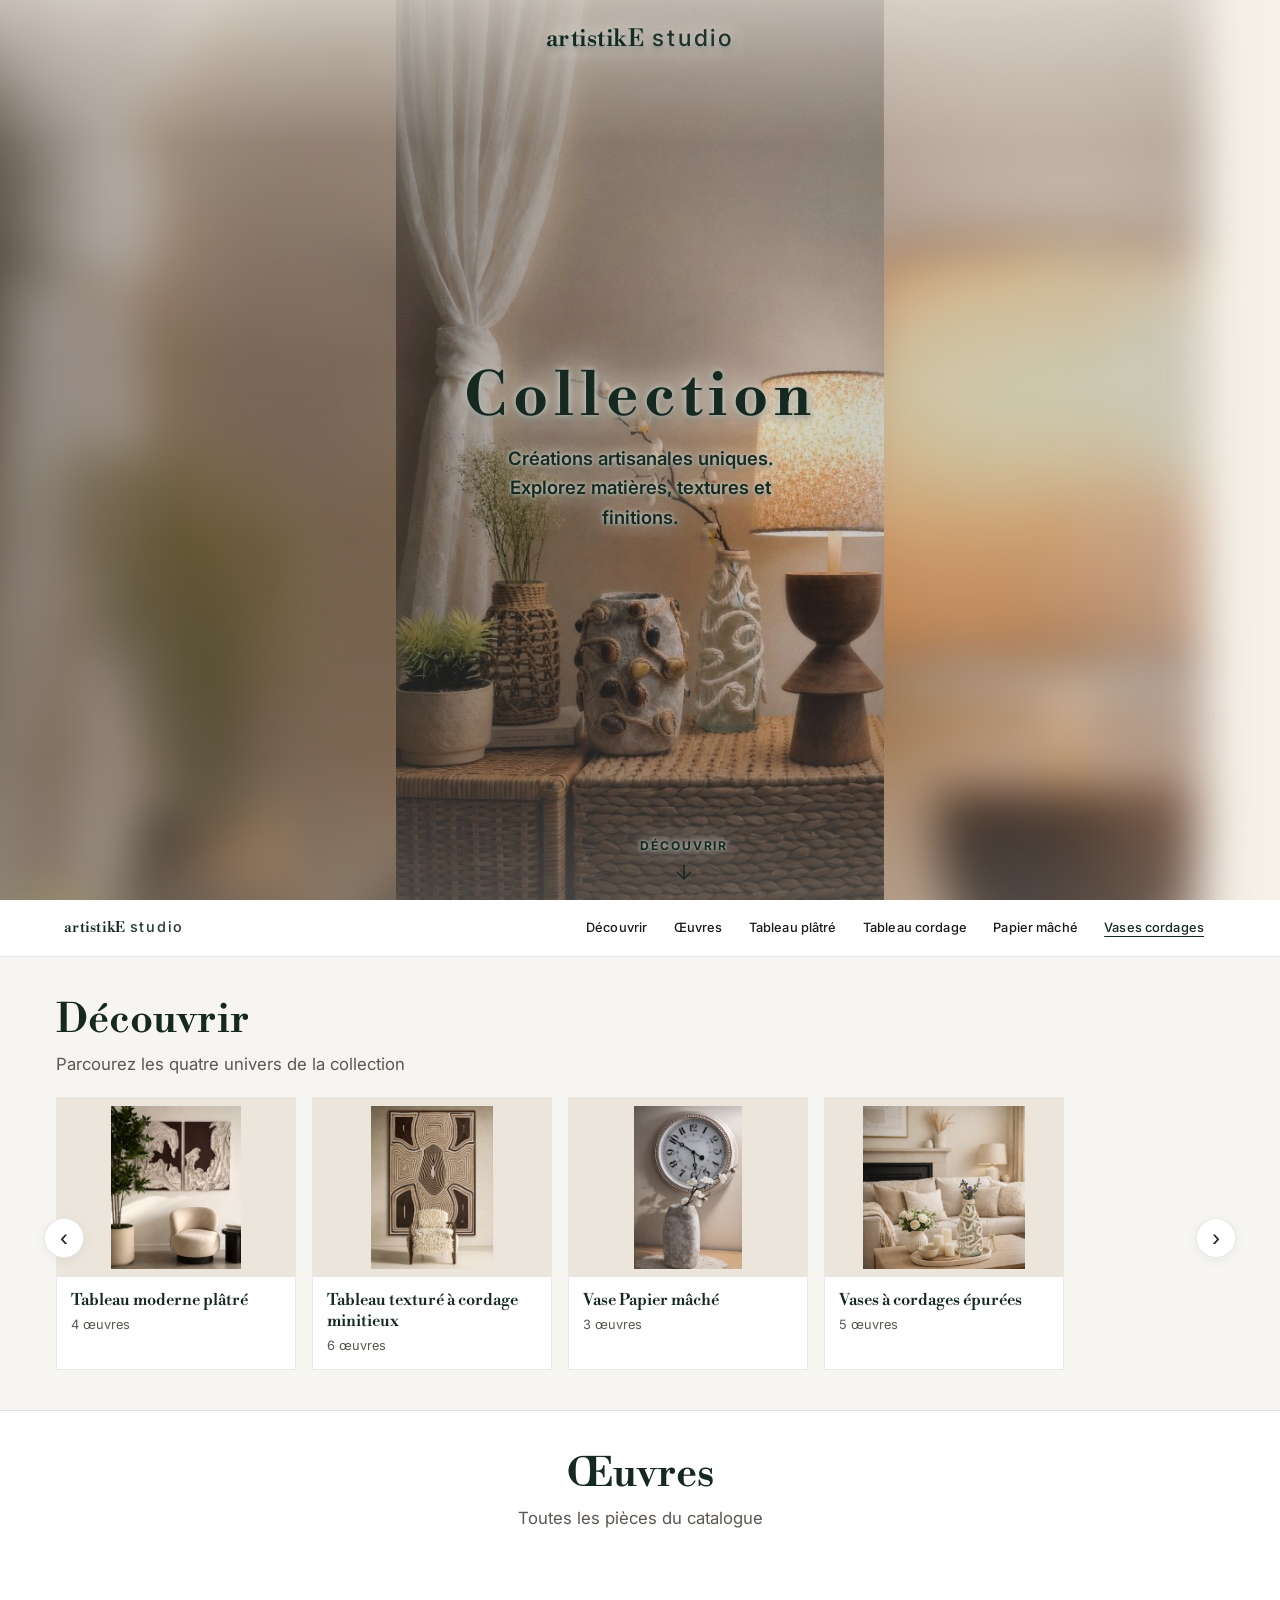
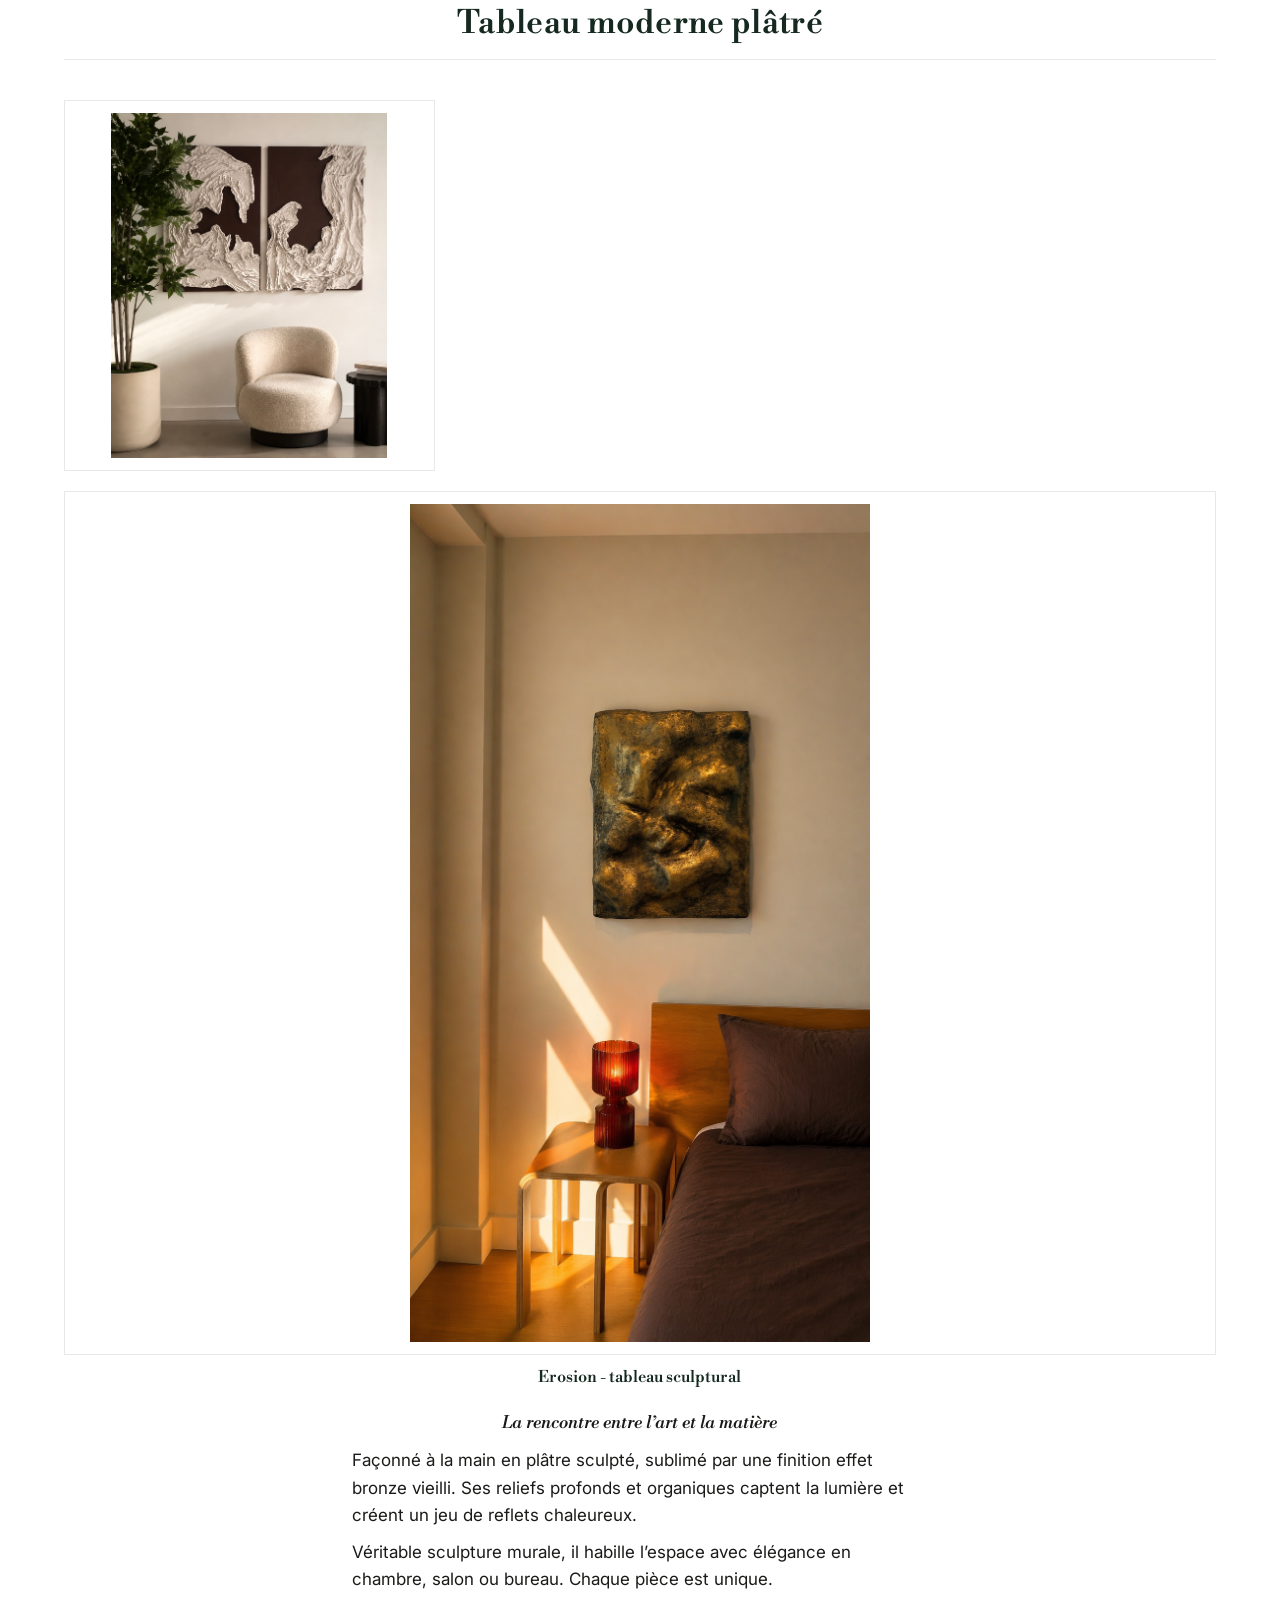
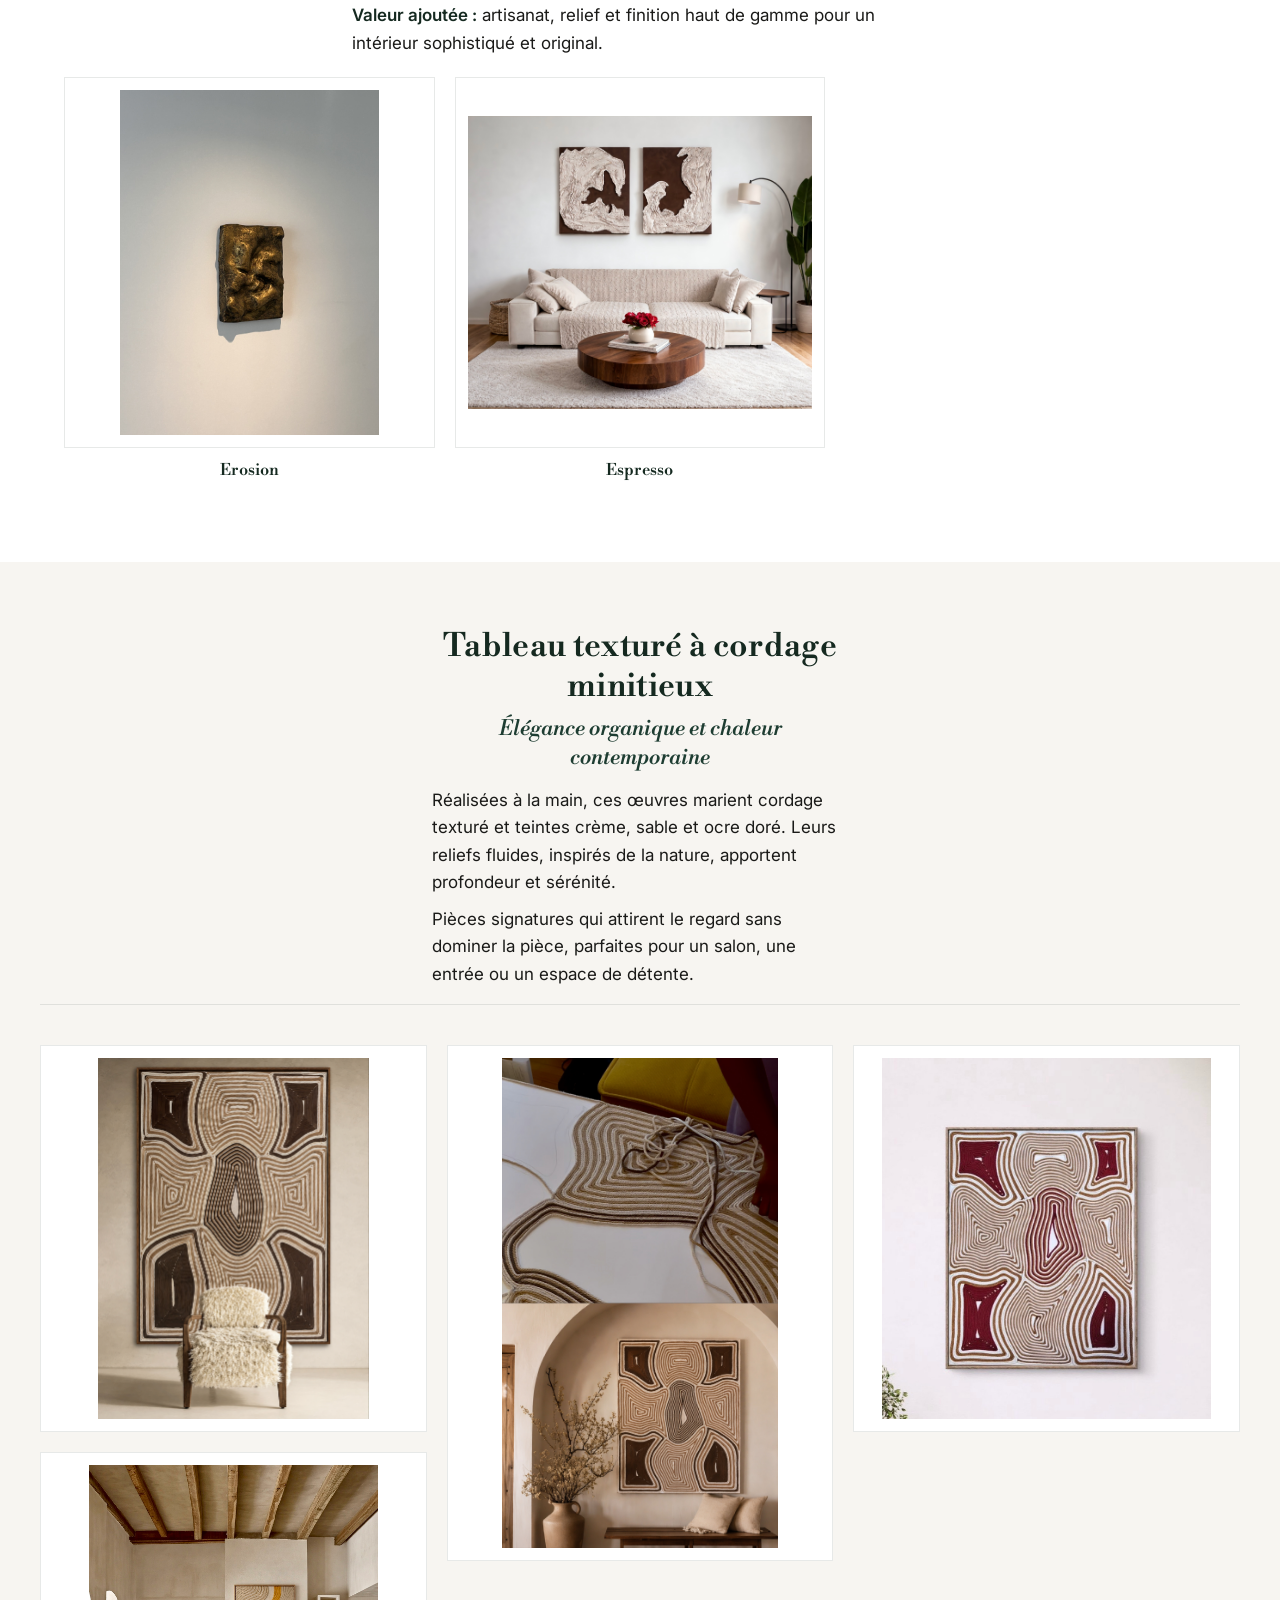
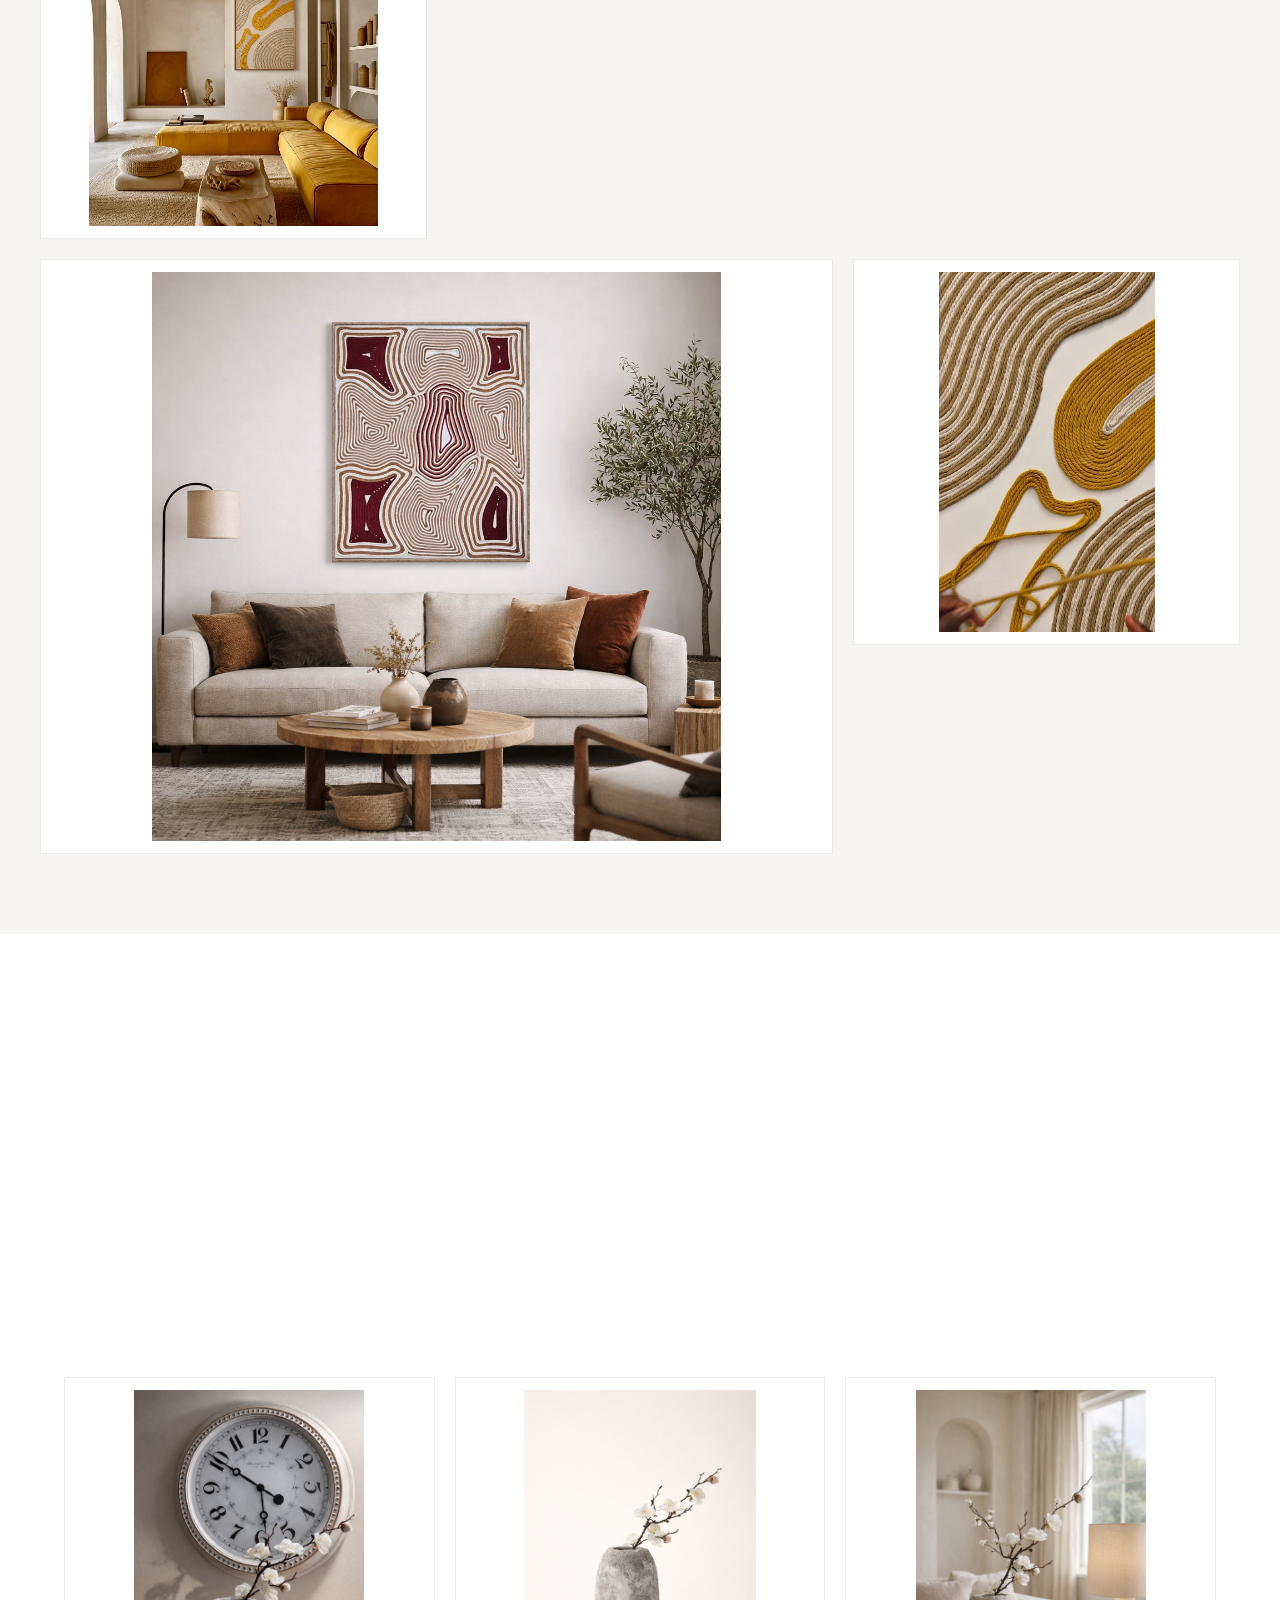
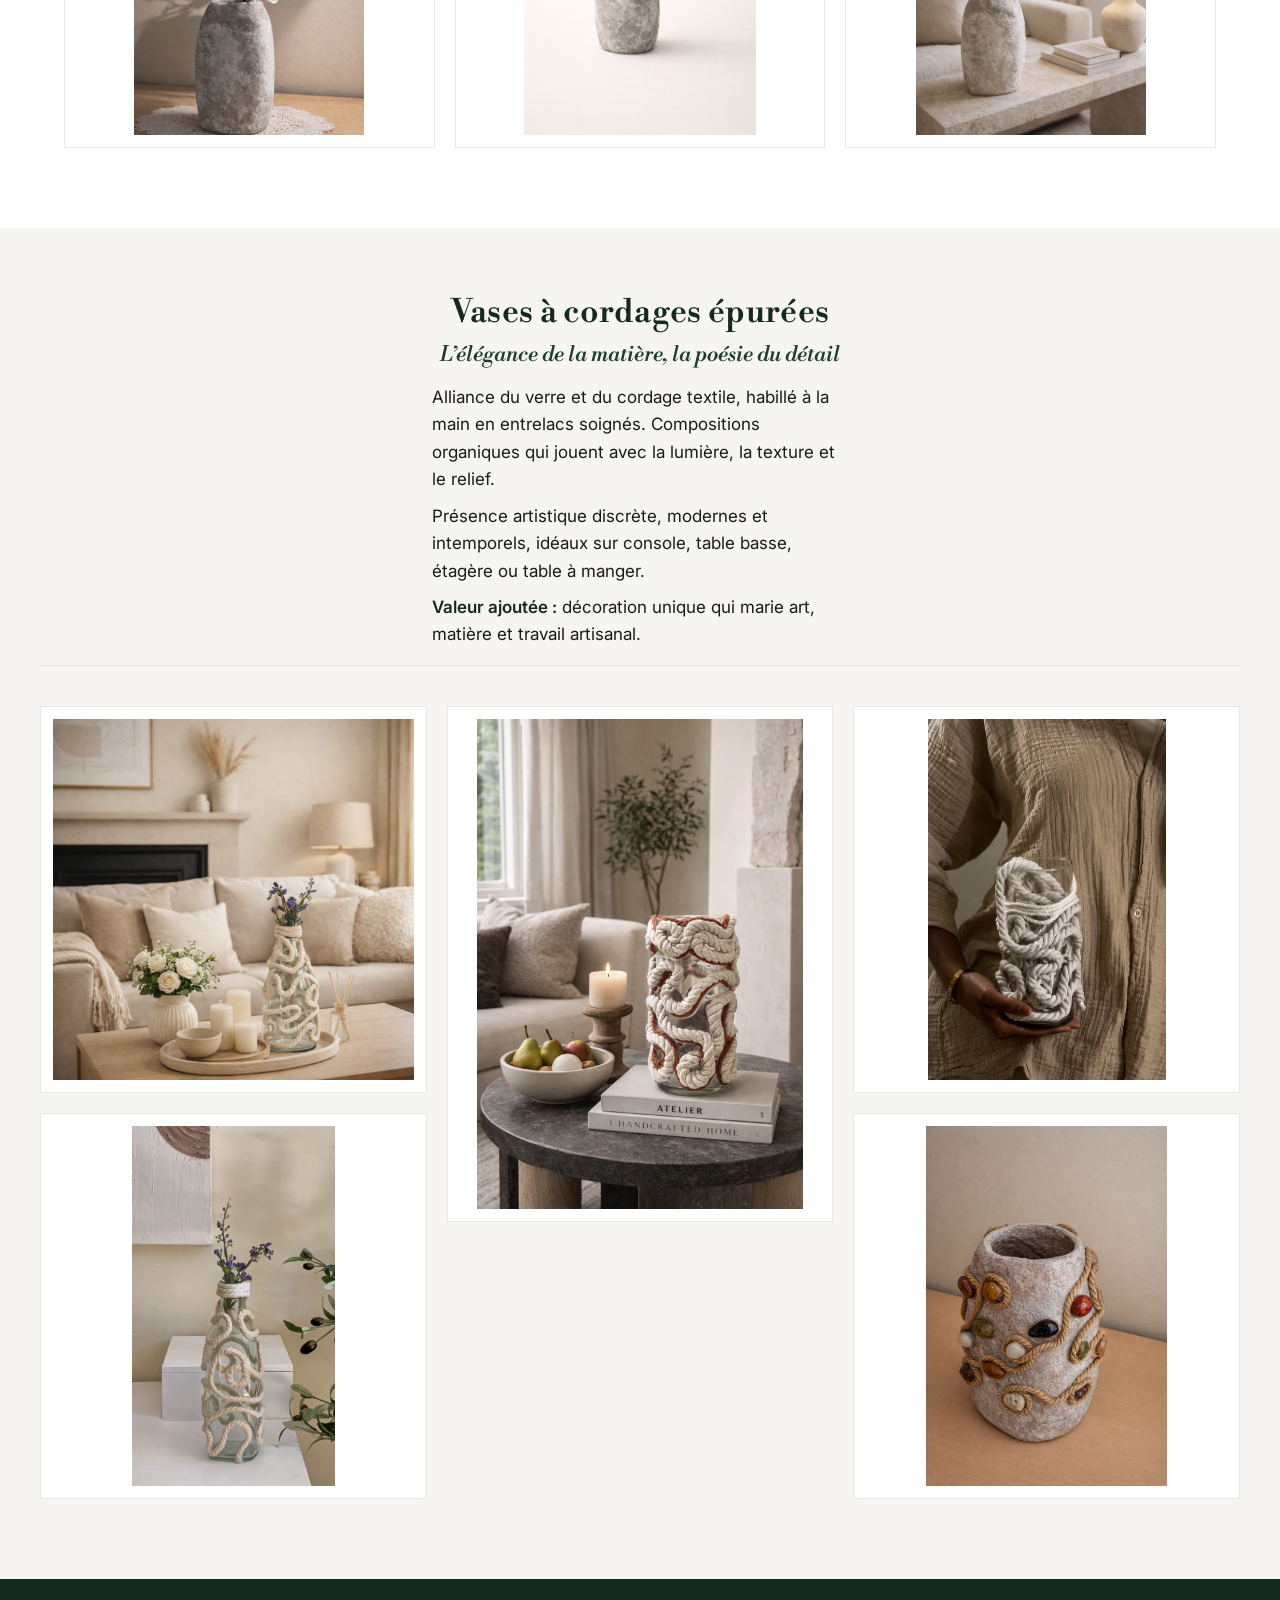
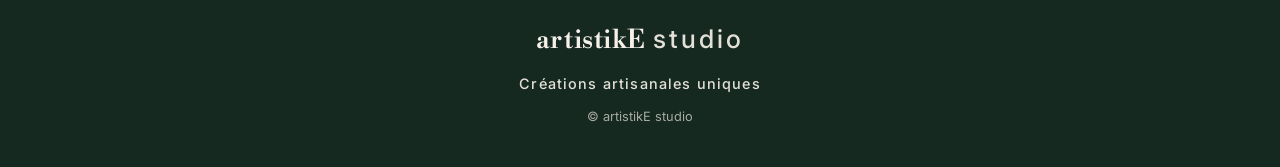
==== commit a1fc276a: "3l" ====
--- a/index.html
+++ b/index.html
@@ -18,7 +18,10 @@
 
   <!-- Couverture -->
   <header class="cover" id="accueil">
-    <div class="cover__bg" aria-hidden="true"></div>
+    <div class="cover__bg" aria-hidden="true">
+      <img class="cover__bg-blur" src="Première page/couverture.png" alt="" decoding="async">
+      <img class="cover__bg-main" src="Première page/couverture.png" alt="" decoding="async">
+    </div>
     <div class="cover__overlay" aria-hidden="true"></div>
     <div class="cover__content">
       <div class="cover__top">
@@ -114,15 +117,14 @@
       <div class="gallery">
         <figure class="gallery__item artwork">
           <div class="artwork__frame">
-            <img src="Tableau moderne plâtré/6F8BE055-81F5-4747-85A1-B3F998E6CBC9.png" alt="Tableau moderne plâtré" loading="lazy">
-          </div>
-          <figcaption class="artwork__caption">Tableau moderne plâtré</figcaption>
+            <img src="Tableau moderne plâtré/6F8BE055-81F5-4747-85A1-B3F998E6CBC9.png" alt="" loading="lazy">
+          </div>
         </figure>
         <figure class="gallery__item gallery__item--card artwork">
           <div class="gallery__media gallery__media--wide artwork__frame">
-            <img src="Tableau moderne plâtré/8B0FA198-4F86-40EE-B3BC-7F2C5E5F2FAC.png" alt="Tableau sculptural Erosion" loading="lazy">
-          </div>
-          <figcaption class="artwork__caption">Erosion, tableau sculptural</figcaption>
+            <img src="Tableau moderne plâtré/8B0FA198-4F86-40EE-B3BC-7F2C5E5F2FAC.png" alt="Erosion - tableau sculptural" loading="lazy">
+          </div>
+          <figcaption class="artwork__caption">Erosion - tableau sculptural</figcaption>
           <div class="collection__text collection__text--after-image">
             <p class="collection__tagline">La rencontre entre l’art et la matière</p>
             <p>Façonné à la main en plâtre sculpté, sublimé par une finition effet bronze vieilli. Ses reliefs profonds et organiques captent la lumière et créent un jeu de reflets chaleureux.</p>
@@ -132,15 +134,15 @@
         </figure>
         <figure class="gallery__item artwork">
           <div class="artwork__frame">
-            <img src="Tableau moderne plâtré/IMG_4622.jpg" alt="Tableau moderne plâtré" loading="lazy">
-          </div>
-          <figcaption class="artwork__caption">Tableau moderne plâtré</figcaption>
-        </figure>
-        <figure class="gallery__item artwork">
-          <div class="artwork__frame">
-            <img src="Tableau moderne plâtré/IMG_4826.PNG" alt="Tableau moderne plâtré" loading="lazy">
-          </div>
-          <figcaption class="artwork__caption">Tableau moderne plâtré</figcaption>
+            <img src="Tableau moderne plâtré/IMG_4622.jpg" alt="Erosion" loading="lazy">
+          </div>
+          <figcaption class="artwork__caption">Erosion</figcaption>
+        </figure>
+        <figure class="gallery__item artwork">
+          <div class="artwork__frame">
+            <img src="Tableau moderne plâtré/IMG_4826.PNG" alt="Espresso" loading="lazy">
+          </div>
+          <figcaption class="artwork__caption">Espresso</figcaption>
         </figure>
       </div>
     </section>
@@ -158,39 +160,33 @@
       <div class="gallery">
         <figure class="gallery__item artwork">
           <div class="artwork__frame">
-            <img src="tableau texturé à cordage minitieux/3BD30EFA-CD1D-4490-8866-9111D0B317EE (1).png" alt="Tableau texturé à cordage minitieux" loading="lazy">
-          </div>
-          <figcaption class="artwork__caption">Tableau texturé à cordage minitieux</figcaption>
+            <img src="tableau texturé à cordage minitieux/3BD30EFA-CD1D-4490-8866-9111D0B317EE (1).png" alt="" loading="lazy">
+          </div>
         </figure>
         <figure class="gallery__item gallery__item--tall artwork">
           <div class="artwork__frame">
-            <img src="tableau texturé à cordage minitieux/3D34C4D5-B397-40AB-8772-42122AD7A8D0 (1).jpg" alt="Tableau texturé à cordage minitieux" loading="lazy">
-          </div>
-          <figcaption class="artwork__caption">Tableau texturé à cordage minitieux</figcaption>
-        </figure>
-        <figure class="gallery__item artwork">
-          <div class="artwork__frame">
-            <img src="tableau texturé à cordage minitieux/723D560A-B2B3-457E-82FD-58B054C51243 (1).png" alt="Tableau texturé à cordage minitieux" loading="lazy">
-          </div>
-          <figcaption class="artwork__caption">Tableau texturé à cordage minitieux</figcaption>
-        </figure>
-        <figure class="gallery__item artwork">
-          <div class="artwork__frame">
-            <img src="tableau texturé à cordage minitieux/8B90B959-112A-4EB5-AB6F-76EBFCAD382E (1).png" alt="Tableau texturé à cordage minitieux" loading="lazy">
-          </div>
-          <figcaption class="artwork__caption">Tableau texturé à cordage minitieux</figcaption>
+            <img src="tableau texturé à cordage minitieux/3D34C4D5-B397-40AB-8772-42122AD7A8D0 (1).jpg" alt="" loading="lazy">
+          </div>
+        </figure>
+        <figure class="gallery__item artwork">
+          <div class="artwork__frame">
+            <img src="tableau texturé à cordage minitieux/723D560A-B2B3-457E-82FD-58B054C51243 (1).png" alt="" loading="lazy">
+          </div>
+        </figure>
+        <figure class="gallery__item artwork">
+          <div class="artwork__frame">
+            <img src="tableau texturé à cordage minitieux/8B90B959-112A-4EB5-AB6F-76EBFCAD382E (1).png" alt="" loading="lazy">
+          </div>
         </figure>
         <figure class="gallery__item gallery__item--wide artwork">
           <div class="artwork__frame">
-            <img src="tableau texturé à cordage minitieux/9384644F-1A0B-42DF-BD01-B64262771401 (1).png" alt="Tableau texturé à cordage minitieux" loading="lazy">
-          </div>
-          <figcaption class="artwork__caption">Tableau texturé à cordage minitieux</figcaption>
-        </figure>
-        <figure class="gallery__item artwork">
-          <div class="artwork__frame">
-            <img src="tableau texturé à cordage minitieux/IMG_6687 (1).PNG" alt="Tableau texturé à cordage minitieux" loading="lazy">
-          </div>
-          <figcaption class="artwork__caption">Tableau texturé à cordage minitieux</figcaption>
+            <img src="tableau texturé à cordage minitieux/9384644F-1A0B-42DF-BD01-B64262771401 (1).png" alt="" loading="lazy">
+          </div>
+        </figure>
+        <figure class="gallery__item artwork">
+          <div class="artwork__frame">
+            <img src="tableau texturé à cordage minitieux/IMG_6687 (1).PNG" alt="" loading="lazy">
+          </div>
         </figure>
       </div>
     </section>
@@ -208,21 +204,18 @@
       <div class="gallery gallery--three">
         <figure class="gallery__item artwork">
           <div class="artwork__frame">
-            <img src="Vase Papier mâché/647091F4-E421-416E-8AF6-7940197B3595.png" alt="Vase Papier mâché" loading="lazy">
-          </div>
-          <figcaption class="artwork__caption">Vase Papier mâché</figcaption>
-        </figure>
-        <figure class="gallery__item artwork">
-          <div class="artwork__frame">
-            <img src="Vase Papier mâché/9E22B408-5C0F-4468-A452-069BFCC3CD46.png" alt="Vase Papier mâché" loading="lazy">
-          </div>
-          <figcaption class="artwork__caption">Vase Papier mâché</figcaption>
-        </figure>
-        <figure class="gallery__item artwork">
-          <div class="artwork__frame">
-            <img src="Vase Papier mâché/E834F78F-2AAC-40BB-B36A-CC9CD9E8FD5D.png" alt="Vase Papier mâché" loading="lazy">
-          </div>
-          <figcaption class="artwork__caption">Vase Papier mâché</figcaption>
+            <img src="Vase Papier mâché/647091F4-E421-416E-8AF6-7940197B3595.png" alt="" loading="lazy">
+          </div>
+        </figure>
+        <figure class="gallery__item artwork">
+          <div class="artwork__frame">
+            <img src="Vase Papier mâché/9E22B408-5C0F-4468-A452-069BFCC3CD46.png" alt="" loading="lazy">
+          </div>
+        </figure>
+        <figure class="gallery__item artwork">
+          <div class="artwork__frame">
+            <img src="Vase Papier mâché/E834F78F-2AAC-40BB-B36A-CC9CD9E8FD5D.png" alt="" loading="lazy">
+          </div>
         </figure>
       </div>
     </section>
@@ -241,33 +234,28 @@
       <div class="gallery">
         <figure class="gallery__item artwork">
           <div class="artwork__frame">
-            <img src="Vases à cordages épurées/118200C2-E527-4C5B-84C6-0F764AAE17EC.png" alt="Vases à cordages épurées" loading="lazy">
-          </div>
-          <figcaption class="artwork__caption">Vases à cordages épurées</figcaption>
+            <img src="Vases à cordages épurées/118200C2-E527-4C5B-84C6-0F764AAE17EC.png" alt="" loading="lazy">
+          </div>
         </figure>
         <figure class="gallery__item gallery__item--tall artwork">
           <div class="artwork__frame">
-            <img src="Vases à cordages épurées/7051566B-36E3-4881-94A7-B21C76A7844B.png" alt="Vases à cordages épurées" loading="lazy">
-          </div>
-          <figcaption class="artwork__caption">Vases à cordages épurées</figcaption>
-        </figure>
-        <figure class="gallery__item artwork">
-          <div class="artwork__frame">
-            <img src="Vases à cordages épurées/949EC8F4-6151-4353-8AC2-B952C31C1329.png" alt="Vases à cordages épurées" loading="lazy">
-          </div>
-          <figcaption class="artwork__caption">Vases à cordages épurées</figcaption>
-        </figure>
-        <figure class="gallery__item artwork">
-          <div class="artwork__frame">
-            <img src="Vases à cordages épurées/IMG_3145.jpg" alt="Vases à cordages épurées" loading="lazy">
-          </div>
-          <figcaption class="artwork__caption">Vases à cordages épurées</figcaption>
-        </figure>
-        <figure class="gallery__item artwork">
-          <div class="artwork__frame">
-            <img src="Vases à cordages épurées/IMG_4704.JPG" alt="Vases à cordages épurées" loading="lazy">
-          </div>
-          <figcaption class="artwork__caption">Vases à cordages épurées</figcaption>
+            <img src="Vases à cordages épurées/7051566B-36E3-4881-94A7-B21C76A7844B.png" alt="" loading="lazy">
+          </div>
+        </figure>
+        <figure class="gallery__item artwork">
+          <div class="artwork__frame">
+            <img src="Vases à cordages épurées/949EC8F4-6151-4353-8AC2-B952C31C1329.png" alt="" loading="lazy">
+          </div>
+        </figure>
+        <figure class="gallery__item artwork">
+          <div class="artwork__frame">
+            <img src="Vases à cordages épurées/IMG_3145.jpg" alt="" loading="lazy">
+          </div>
+        </figure>
+        <figure class="gallery__item artwork">
+          <div class="artwork__frame">
+            <img src="Vases à cordages épurées/IMG_4704.JPG" alt="" loading="lazy">
+          </div>
         </figure>
       </div>
     </section>
--- a/css/style.css
+++ b/css/style.css
@@ -81,7 +81,9 @@
 /* ── Couverture ── */
 .cover {
   position: relative;
-  min-height: 100vh;
+  width: 100%;
+  height: 100vh;
+  height: 100dvh;
   min-height: 100dvh;
   display: flex;
   flex-direction: column;
@@ -94,28 +96,45 @@
 .cover__bg {
   position: absolute;
   inset: 0;
-  background: url("../Première page/WhatsApp Image 2026-06-20 at 23.38.51.jpeg") center 62% / cover no-repeat;
-  transform: scale(1.02);
-  transition: transform 8s ease;
-}
-
-.cover:hover .cover__bg {
-  transform: scale(1.06);
+  overflow: hidden;
+}
+
+.cover__bg-blur {
+  position: absolute;
+  inset: -8%;
+  width: 116%;
+  height: 116%;
+  object-fit: cover;
+  object-position: center center;
+  filter: blur(22px) saturate(1.08);
+  transform: scale(1.04);
+}
+
+.cover__bg-main {
+  position: absolute;
+  inset: 0;
+  z-index: 1;
+  width: 100%;
+  height: 100%;
+  object-fit: contain;
+  object-position: center center;
 }
 
 .cover__overlay {
   position: absolute;
   inset: 0;
+  z-index: 1;
   background:
     linear-gradient(
       to bottom,
-      rgba(245, 240, 232, 0.78) 0%,
-      rgba(245, 240, 232, 0.42) 22%,
-      rgba(245, 240, 232, 0.18) 45%,
-      rgba(245, 240, 232, 0.1) 62%,
-      rgba(21, 41, 32, 0.1) 82%,
-      rgba(21, 41, 32, 0.24) 100%
+      rgba(245, 240, 232, 0.68) 0%,
+      rgba(245, 240, 232, 0.22) 16%,
+      rgba(245, 240, 232, 0.04) 40%,
+      rgba(245, 240, 232, 0.03) 60%,
+      rgba(245, 240, 232, 0.1) 84%,
+      rgba(245, 240, 232, 0.24) 100%
     );
+  pointer-events: none;
 }
 
 .cover__content {
@@ -216,7 +235,7 @@
   bottom: max(1rem, env(safe-area-inset-bottom));
   left: 50%;
   transform: translateX(-50%);
-  z-index: 2;
+  z-index: 3;
   display: flex;
   flex-direction: column;
   align-items: center;
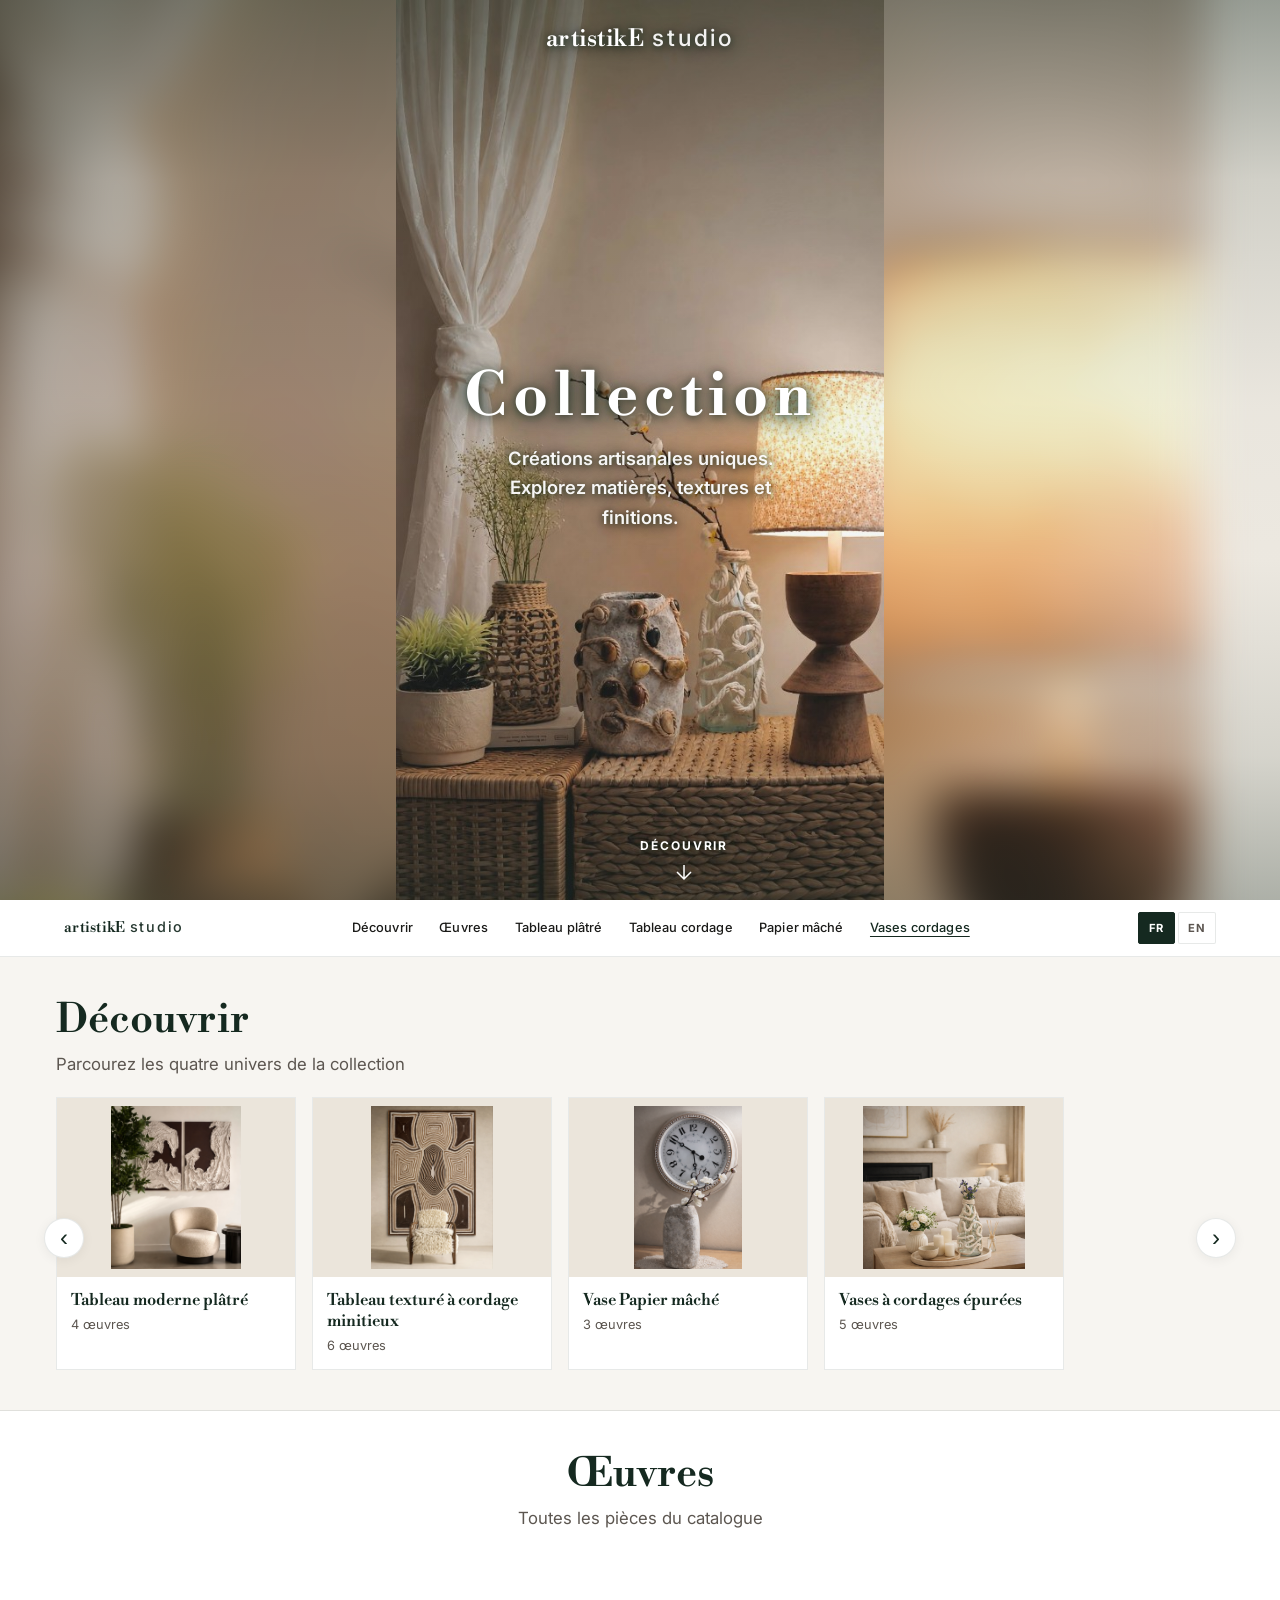
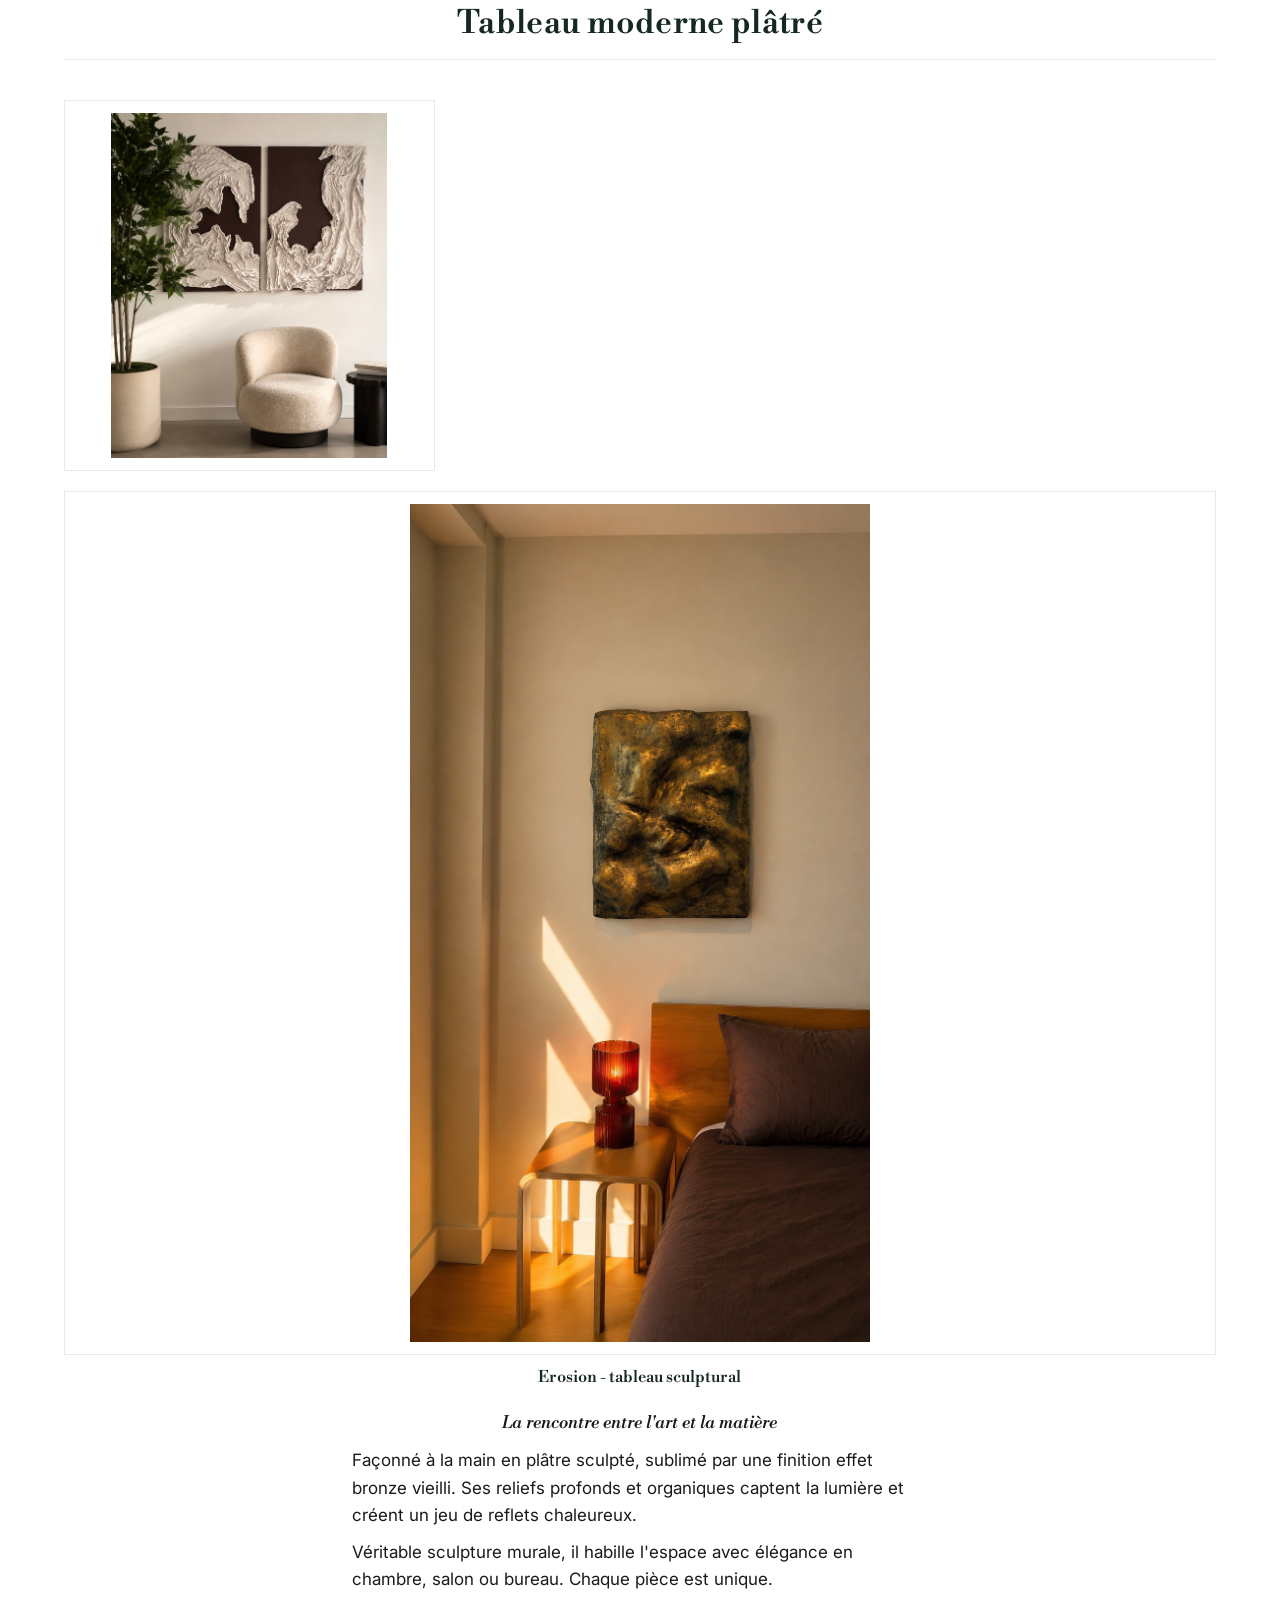
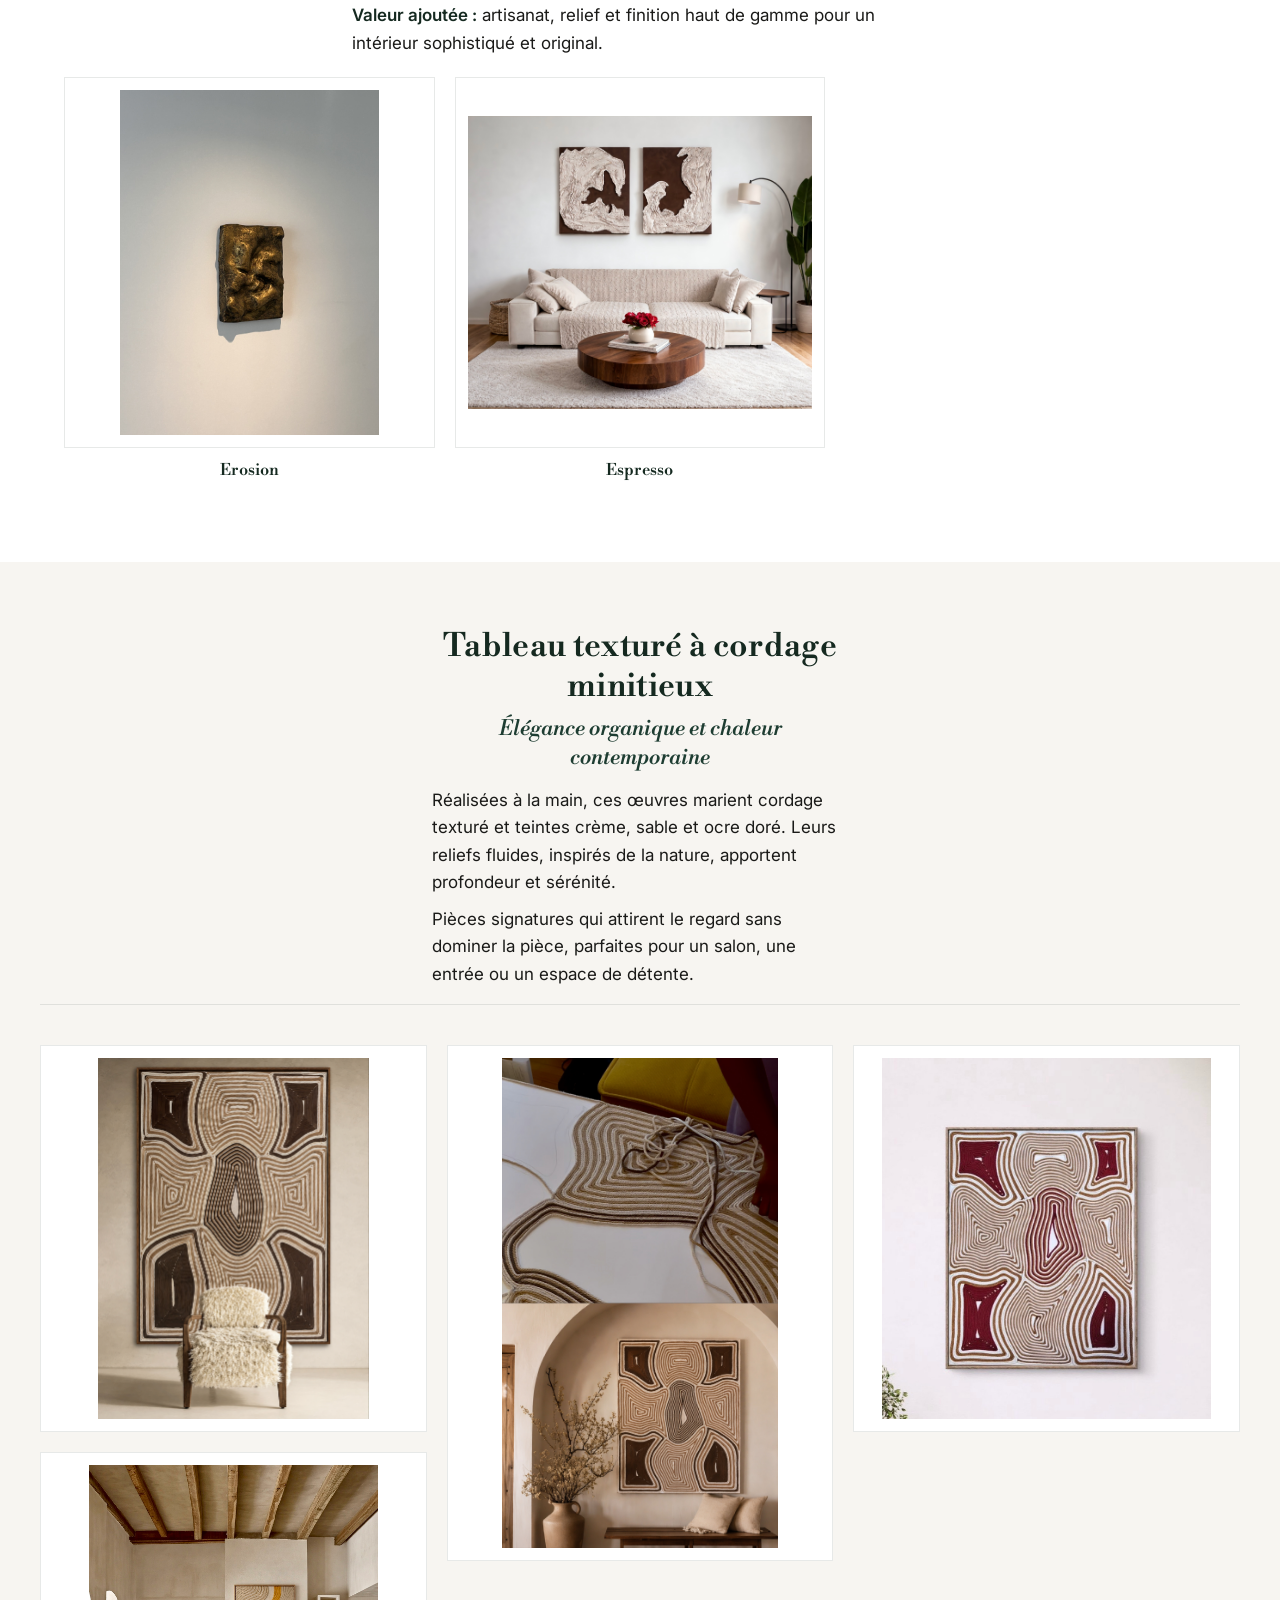
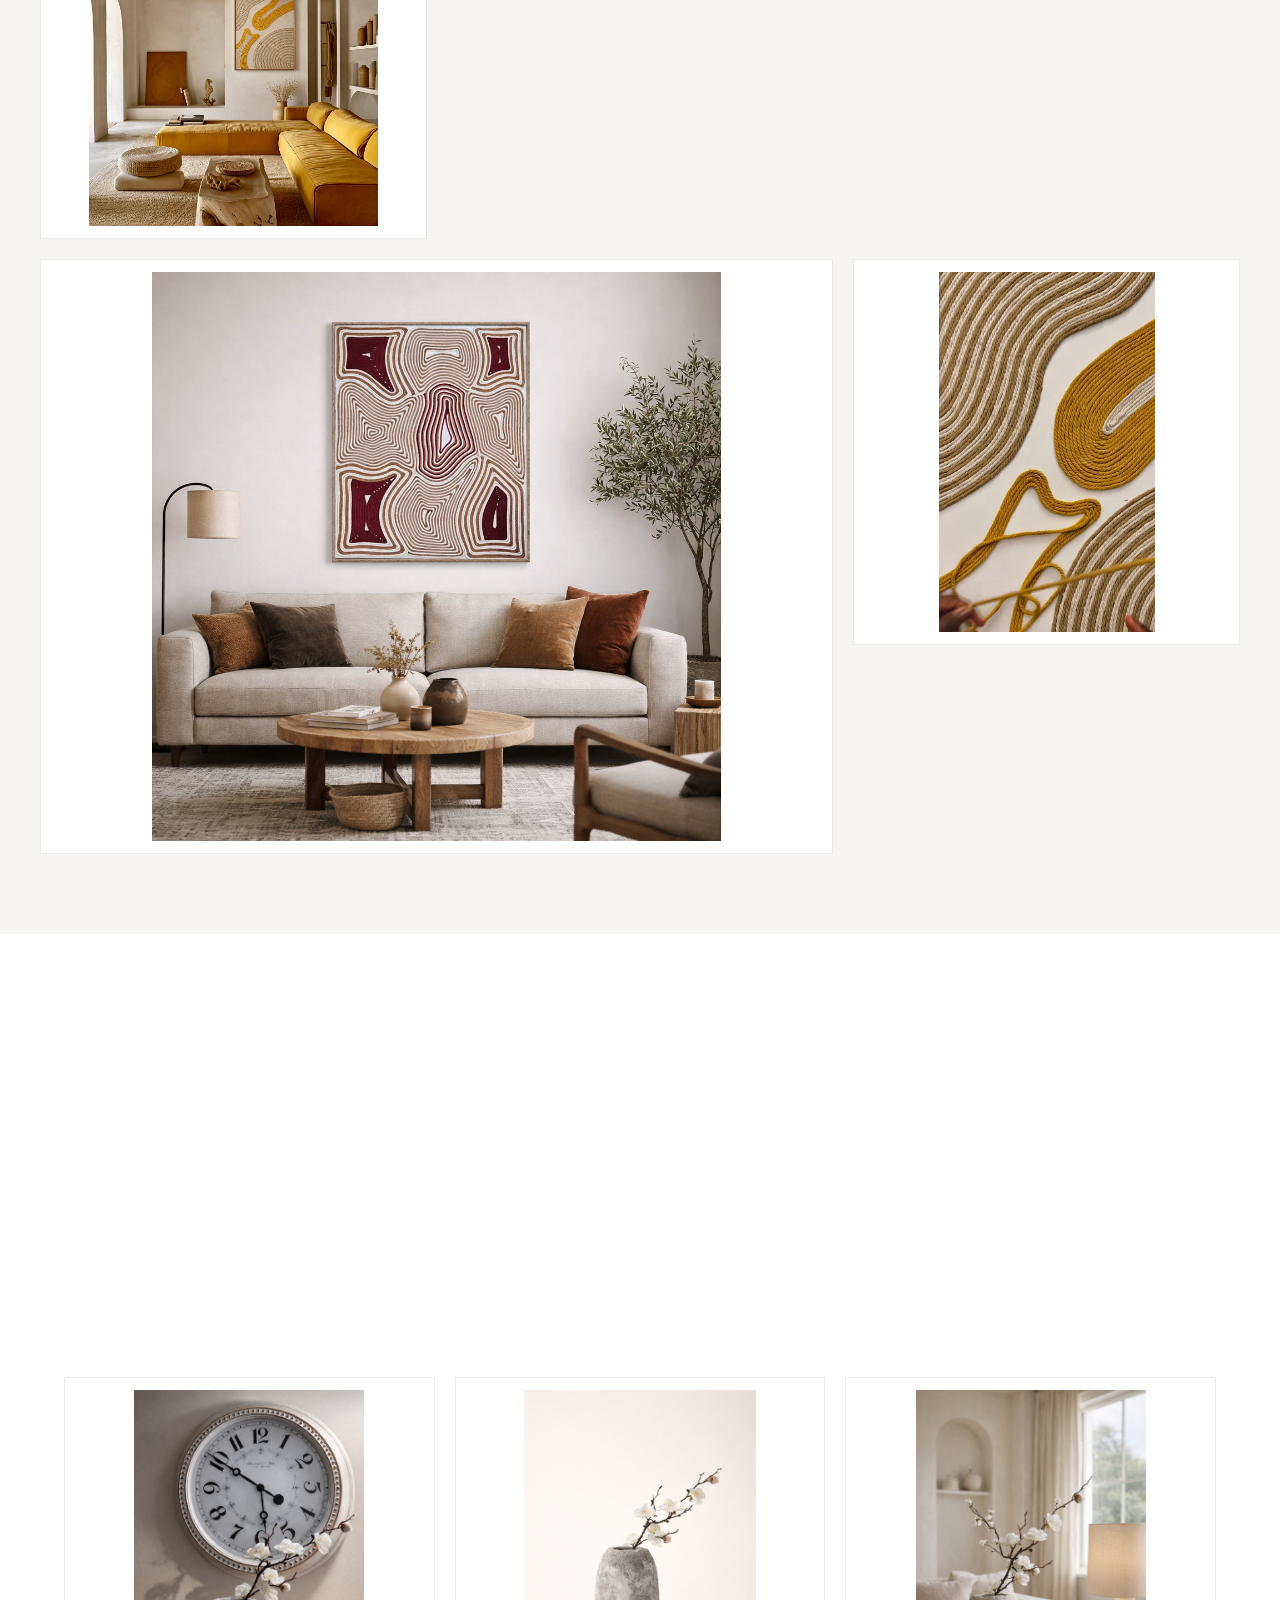
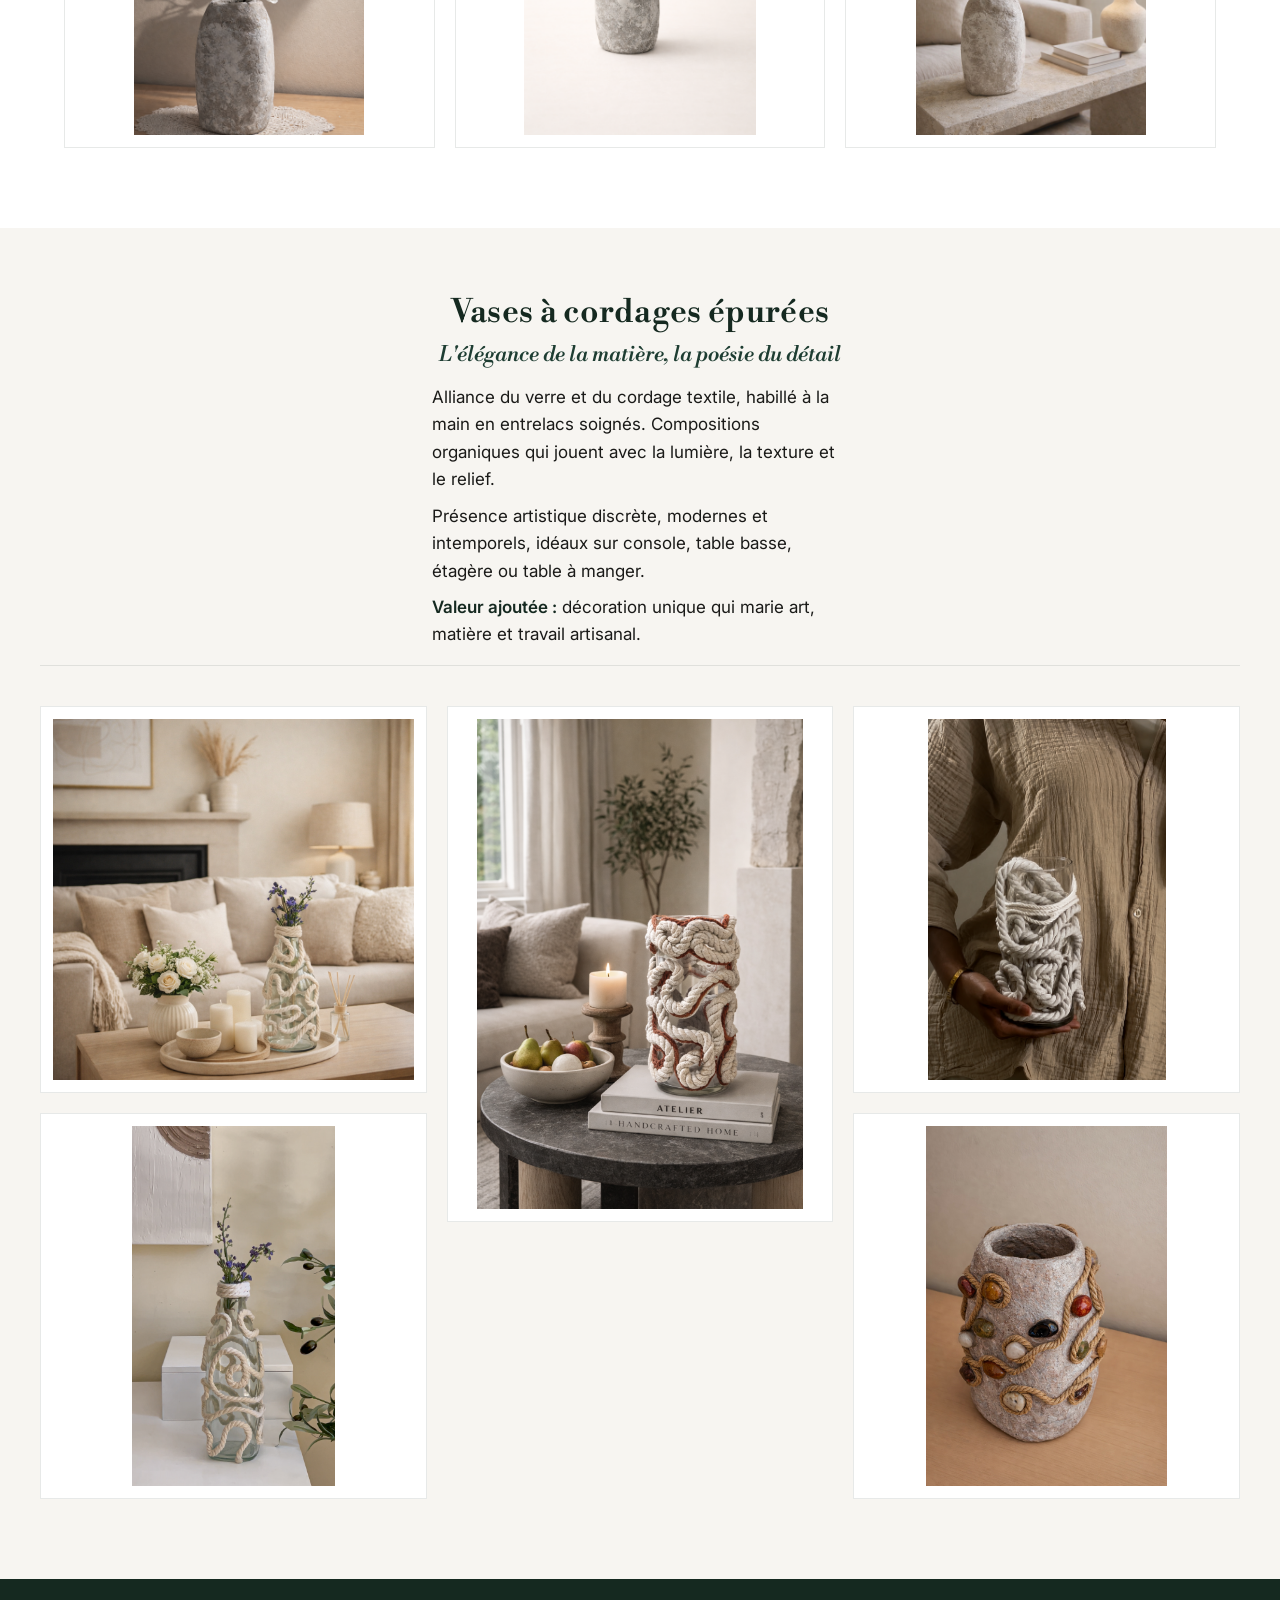
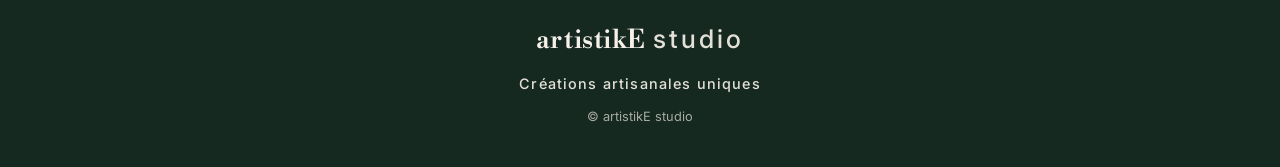
==== commit 2164612b: "L2G" ====
--- a/index.html
+++ b/index.html
@@ -31,12 +31,12 @@
         </p>
       </div>
       <div class="cover__center">
-        <h1 class="cover__title">Collection</h1>
-        <p class="cover__lead">Créations artisanales uniques. Explorez matières, textures et finitions.</p>
-      </div>
-    </div>
-    <a href="#discover" class="cover__scroll" aria-label="Découvrir la collection">
-      <span>Découvrir</span>
+        <h1 class="cover__title" data-i18n="cover.title">Collection</h1>
+        <p class="cover__lead" data-i18n="cover.lead">Créations artisanales uniques. Explorez matières, textures et finitions.</p>
+      </div>
+    </div>
+    <a href="#discover" class="cover__scroll" data-i18n-aria="cover.discoverAria">
+      <span data-i18n="cover.discover">Découvrir</span>
       <svg width="24" height="24" viewBox="0 0 24 24" fill="none" stroke="currentColor" stroke-width="1.5"><path d="M12 5v14M5 12l7 7 7-7"/></svg>
     </a>
   </header>
@@ -46,14 +46,18 @@
     <div class="nav__inner">
       <a href="#accueil" class="nav__brand"><span class="brand-name">artistikE</span> <span class="brand-studio">studio</span></a>
       <ul class="nav__links">
-        <li><a href="#discover">Découvrir</a></li>
-        <li><a href="#collections">Œuvres</a></li>
-        <li><a href="#tableau-moderne">Tableau plâtré</a></li>
-        <li><a href="#tableau-cordage">Tableau cordage</a></li>
-        <li><a href="#vase-papier">Papier mâché</a></li>
-        <li><a href="#vases-cordages">Vases cordages</a></li>
+        <li><a href="#discover" data-i18n="nav.discover">Découvrir</a></li>
+        <li><a href="#collections" data-i18n="nav.artworks">Œuvres</a></li>
+        <li><a href="#tableau-moderne" data-i18n="nav.plaster">Tableau plâtré</a></li>
+        <li><a href="#tableau-cordage" data-i18n="nav.rope">Tableau cordage</a></li>
+        <li><a href="#vase-papier" data-i18n="nav.papier">Papier mâché</a></li>
+        <li><a href="#vases-cordages" data-i18n="nav.vases">Vases cordages</a></li>
       </ul>
-      <button class="nav__toggle" aria-label="Menu" aria-expanded="false">
+      <div class="lang-switch" role="group" aria-label="Langue">
+        <button type="button" class="lang-switch__btn is-active" data-lang="fr" aria-pressed="true">FR</button>
+        <button type="button" class="lang-switch__btn" data-lang="en" aria-pressed="false">EN</button>
+      </div>
+      <button class="nav__toggle" aria-label="Menu" data-i18n-aria="nav.menu" aria-expanded="false">
         <span></span><span></span><span></span>
       </button>
     </div>
@@ -63,56 +67,56 @@
   <section class="discover" id="discover">
     <div class="discover__inner">
       <header class="section-head">
-        <h2 class="section-head__title">Découvrir</h2>
-        <p class="section-head__lead">Parcourez les quatre univers de la collection</p>
+        <h2 class="section-head__title" data-i18n="discover.title">Découvrir</h2>
+        <p class="section-head__lead" data-i18n="discover.lead">Parcourez les quatre univers de la collection</p>
       </header>
       <div class="discover__wrap">
-        <button type="button" class="discover__arrow discover__arrow--prev" aria-label="Collections précédentes" hidden>&#8249;</button>
+        <button type="button" class="discover__arrow discover__arrow--prev" data-i18n-aria="discover.prev" hidden>&#8249;</button>
         <div class="discover__track" id="discoverTrack">
           <a class="discover-card" href="#tableau-moderne">
             <div class="discover-card__image">
               <img src="Tableau moderne plâtré/6F8BE055-81F5-4747-85A1-B3F998E6CBC9.png" alt="" loading="lazy">
             </div>
-            <h3 class="discover-card__title">Tableau moderne plâtré</h3>
-            <p class="discover-card__meta">4 œuvres</p>
+            <h3 class="discover-card__title" data-i18n="collection.tableau-moderne.title">Tableau moderne plâtré</h3>
+            <p class="discover-card__meta" data-i18n-pieces="4">4 œuvres</p>
           </a>
           <a class="discover-card" href="#tableau-cordage">
             <div class="discover-card__image">
               <img src="tableau texturé à cordage minitieux/3BD30EFA-CD1D-4490-8866-9111D0B317EE (1).png" alt="" loading="lazy">
             </div>
-            <h3 class="discover-card__title">Tableau texturé à cordage minitieux</h3>
-            <p class="discover-card__meta">6 œuvres</p>
+            <h3 class="discover-card__title" data-i18n="collection.tableau-cordage.title">Tableau texturé à cordage minitieux</h3>
+            <p class="discover-card__meta" data-i18n-pieces="6">6 œuvres</p>
           </a>
           <a class="discover-card" href="#vase-papier">
             <div class="discover-card__image">
               <img src="Vase Papier mâché/647091F4-E421-416E-8AF6-7940197B3595.png" alt="" loading="lazy">
             </div>
-            <h3 class="discover-card__title">Vase Papier mâché</h3>
-            <p class="discover-card__meta">3 œuvres</p>
+            <h3 class="discover-card__title" data-i18n="collection.vase-papier.title">Vase Papier mâché</h3>
+            <p class="discover-card__meta" data-i18n-pieces="3">3 œuvres</p>
           </a>
           <a class="discover-card" href="#vases-cordages">
             <div class="discover-card__image">
               <img src="Vases à cordages épurées/118200C2-E527-4C5B-84C6-0F764AAE17EC.png" alt="" loading="lazy">
             </div>
-            <h3 class="discover-card__title">Vases à cordages épurées</h3>
-            <p class="discover-card__meta">5 œuvres</p>
-          </a>
-        </div>
-        <button type="button" class="discover__arrow discover__arrow--next" aria-label="Collections suivantes" hidden>&#8250;</button>
+            <h3 class="discover-card__title" data-i18n="collection.vases-cordages.title">Vases à cordages épurées</h3>
+            <p class="discover-card__meta" data-i18n-pieces="5">5 œuvres</p>
+          </a>
+        </div>
+        <button type="button" class="discover__arrow discover__arrow--next" data-i18n-aria="discover.next" hidden>&#8250;</button>
       </div>
     </div>
   </section>
 
   <div class="artworks" id="collections">
     <header class="section-head section-head--center">
-      <h2 class="section-head__title">Œuvres</h2>
-      <p class="section-head__lead">Toutes les pièces du catalogue</p>
+      <h2 class="section-head__title" data-i18n="artworks.title">Œuvres</h2>
+      <p class="section-head__lead" data-i18n="artworks.lead">Toutes les pièces du catalogue</p>
     </header>
 
     <!-- Section 1 -->
     <section class="collection" id="tableau-moderne">
       <div class="collection__header">
-        <h2 class="collection__title">Tableau moderne plâtré</h2>
+        <h2 class="collection__title" data-i18n="collection.tableau-moderne.title">Tableau moderne plâtré</h2>
       </div>
       <div class="gallery">
         <figure class="gallery__item artwork">
@@ -122,14 +126,14 @@
         </figure>
         <figure class="gallery__item gallery__item--card artwork">
           <div class="gallery__media gallery__media--wide artwork__frame">
-            <img src="Tableau moderne plâtré/8B0FA198-4F86-40EE-B3BC-7F2C5E5F2FAC.png" alt="Erosion - tableau sculptural" loading="lazy">
-          </div>
-          <figcaption class="artwork__caption">Erosion - tableau sculptural</figcaption>
+            <img src="Tableau moderne plâtré/8B0FA198-4F86-40EE-B3BC-7F2C5E5F2FAC.png" alt="Erosion - tableau sculptural" data-i18n-alt="collection.tableau-moderne.erosionCaption" loading="lazy">
+          </div>
+          <figcaption class="artwork__caption" data-i18n="collection.tableau-moderne.erosionCaption">Erosion - tableau sculptural</figcaption>
           <div class="collection__text collection__text--after-image">
-            <p class="collection__tagline">La rencontre entre l’art et la matière</p>
-            <p>Façonné à la main en plâtre sculpté, sublimé par une finition effet bronze vieilli. Ses reliefs profonds et organiques captent la lumière et créent un jeu de reflets chaleureux.</p>
-            <p>Véritable sculpture murale, il habille l’espace avec élégance en chambre, salon ou bureau. Chaque pièce est unique.</p>
-            <p><strong>Valeur ajoutée :</strong> artisanat, relief et finition haut de gamme pour un intérieur sophistiqué et original.</p>
+            <p class="collection__tagline" data-i18n="collection.tableau-moderne.tagline">La rencontre entre l'art et la matière</p>
+            <p data-i18n="collection.tableau-moderne.p1">Façonné à la main en plâtre sculpté, sublimé par une finition effet bronze vieilli. Ses reliefs profonds et organiques captent la lumière et créent un jeu de reflets chaleureux.</p>
+            <p data-i18n="collection.tableau-moderne.p2">Véritable sculpture murale, il habille l'espace avec élégance en chambre, salon ou bureau. Chaque pièce est unique.</p>
+            <p data-i18n-html="collection.tableau-moderne.value"><strong>Valeur ajoutée :</strong> artisanat, relief et finition haut de gamme pour un intérieur sophistiqué et original.</p>
           </div>
         </figure>
         <figure class="gallery__item artwork">
@@ -150,11 +154,11 @@
     <!-- Section 2 -->
     <section class="collection collection--alt" id="tableau-cordage">
       <div class="collection__header">
-        <h2 class="collection__title">Tableau texturé à cordage minitieux</h2>
-        <p class="collection__tagline">Élégance organique et chaleur contemporaine</p>
+        <h2 class="collection__title" data-i18n="collection.tableau-cordage.title">Tableau texturé à cordage minitieux</h2>
+        <p class="collection__tagline" data-i18n="collection.tableau-cordage.tagline">Élégance organique et chaleur contemporaine</p>
         <div class="collection__text">
-          <p>Réalisées à la main, ces œuvres marient cordage texturé et teintes crème, sable et ocre doré. Leurs reliefs fluides, inspirés de la nature, apportent profondeur et sérénité.</p>
-          <p>Pièces signatures qui attirent le regard sans dominer la pièce, parfaites pour un salon, une entrée ou un espace de détente.</p>
+          <p data-i18n="collection.tableau-cordage.p1">Réalisées à la main, ces œuvres marient cordage texturé et teintes crème, sable et ocre doré. Leurs reliefs fluides, inspirés de la nature, apportent profondeur et sérénité.</p>
+          <p data-i18n="collection.tableau-cordage.p2">Pièces signatures qui attirent le regard sans dominer la pièce, parfaites pour un salon, une entrée ou un espace de détente.</p>
         </div>
       </div>
       <div class="gallery">
@@ -194,11 +198,11 @@
     <!-- Section 3 -->
     <section class="collection" id="vase-papier">
       <div class="collection__header">
-        <h2 class="collection__title">Vase Papier mâché</h2>
-        <p class="collection__tagline">Authenticité minérale et élégance intemporelle</p>
+        <h2 class="collection__title" data-i18n="collection.vase-papier.title">Vase Papier mâché</h2>
+        <p class="collection__tagline" data-i18n="collection.vase-papier.tagline">Authenticité minérale et élégance intemporelle</p>
         <div class="collection__text">
-          <p>Texture inspirée de la pierre, lignes épurées et fini organique. Ce vase s’intègre aux intérieurs contemporains et minimalistes, seul ou avec des branches décoratives.</p>
-          <p>Il structure l’espace avec douceur et apporte texture et raffinement naturel sur une console, une table basse ou une étagère.</p>
+          <p data-i18n="collection.vase-papier.p1">Texture inspirée de la pierre, lignes épurées et fini organique. Ce vase s'intègre aux intérieurs contemporains et minimalistes, seul ou avec des branches décoratives.</p>
+          <p data-i18n="collection.vase-papier.p2">Il structure l'espace avec douceur et apporte texture et raffinement naturel sur une console, une table basse ou une étagère.</p>
         </div>
       </div>
       <div class="gallery gallery--three">
@@ -223,12 +227,12 @@
     <!-- Section 4 -->
     <section class="collection collection--alt" id="vases-cordages">
       <div class="collection__header">
-        <h2 class="collection__title">Vases à cordages épurées</h2>
-        <p class="collection__tagline">L’élégance de la matière, la poésie du détail</p>
+        <h2 class="collection__title" data-i18n="collection.vases-cordages.title">Vases à cordages épurées</h2>
+        <p class="collection__tagline" data-i18n="collection.vases-cordages.tagline">L'élégance de la matière, la poésie du détail</p>
         <div class="collection__text">
-          <p>Alliance du verre et du cordage textile, habillé à la main en entrelacs soignés. Compositions organiques qui jouent avec la lumière, la texture et le relief.</p>
-          <p>Présence artistique discrète, modernes et intemporels, idéaux sur console, table basse, étagère ou table à manger.</p>
-          <p><strong>Valeur ajoutée :</strong> décoration unique qui marie art, matière et travail artisanal.</p>
+          <p data-i18n="collection.vases-cordages.p1">Alliance du verre et du cordage textile, habillé à la main en entrelacs soignés. Compositions organiques qui jouent avec la lumière, la texture et le relief.</p>
+          <p data-i18n="collection.vases-cordages.p2">Présence artistique discrète, modernes et intemporels, idéaux sur console, table basse, étagère ou table à manger.</p>
+          <p data-i18n-html="collection.vases-cordages.value"><strong>Valeur ajoutée :</strong> décoration unique qui marie art, matière et travail artisanal.</p>
         </div>
       </div>
       <div class="gallery">
@@ -263,21 +267,22 @@
 
   <footer class="footer">
     <p class="footer__brand"><span class="brand-name">artistikE</span> <span class="brand-studio">studio</span></p>
-    <p class="footer__text">Créations artisanales uniques</p>
+    <p class="footer__text" data-i18n="footer.text">Créations artisanales uniques</p>
     <p class="footer__copy">&copy; artistikE studio</p>
   </footer>
 
   <!-- Lightbox -->
   <div class="lightbox" id="lightbox" hidden>
-    <button class="lightbox__close" aria-label="Fermer">&times;</button>
-    <button class="lightbox__prev" aria-label="Précédent">&#8249;</button>
-    <button class="lightbox__next" aria-label="Suivant">&#8250;</button>
+    <button class="lightbox__close" data-i18n-aria="lightbox.close">&times;</button>
+    <button class="lightbox__prev" data-i18n-aria="lightbox.prev">&#8249;</button>
+    <button class="lightbox__next" data-i18n-aria="lightbox.next">&#8250;</button>
     <div class="lightbox__stage">
       <img class="lightbox__img" src="" alt="">
     </div>
     <p class="lightbox__caption"></p>
   </div>
 
+  <script src="js/i18n.js"></script>
   <script src="js/main.js"></script>
 </body>
 </html>
--- a/css/style.css
+++ b/css/style.css
@@ -18,17 +18,13 @@
   --nav-height: 56px;
   --max-width: 1200px;
   --cover-text-shadow:
-    0 0 52px rgba(245, 240, 232, 1),
-    0 0 18px rgba(245, 240, 232, 1),
-    0 0 4px rgba(245, 240, 232, 1),
-    0 2px 10px rgba(21, 41, 32, 0.55),
-    0 1px 3px rgba(21, 41, 32, 0.75);
+    0 2px 16px rgba(21, 41, 32, 0.78),
+    0 1px 6px rgba(21, 41, 32, 0.68),
+    0 0 28px rgba(21, 41, 32, 0.42);
   --cover-title-shadow:
-    0 0 64px rgba(245, 240, 232, 1),
-    0 0 28px rgba(245, 240, 232, 1),
-    0 0 6px rgba(245, 240, 232, 1),
-    0 3px 12px rgba(21, 41, 32, 0.6),
-    0 1px 4px rgba(21, 41, 32, 0.8);
+    0 3px 22px rgba(21, 41, 32, 0.82),
+    0 1px 8px rgba(21, 41, 32, 0.72),
+    0 0 36px rgba(21, 41, 32, 0.48);
 }
 
 *, *::before, *::after {
@@ -127,12 +123,12 @@
   background:
     linear-gradient(
       to bottom,
-      rgba(245, 240, 232, 0.68) 0%,
-      rgba(245, 240, 232, 0.22) 16%,
-      rgba(245, 240, 232, 0.04) 40%,
-      rgba(245, 240, 232, 0.03) 60%,
-      rgba(245, 240, 232, 0.1) 84%,
-      rgba(245, 240, 232, 0.24) 100%
+      rgba(21, 41, 32, 0.42) 0%,
+      rgba(21, 41, 32, 0.16) 20%,
+      rgba(21, 41, 32, 0.05) 45%,
+      rgba(21, 41, 32, 0.04) 62%,
+      rgba(21, 41, 32, 0.14) 84%,
+      rgba(21, 41, 32, 0.32) 100%
     );
   pointer-events: none;
 }
@@ -189,7 +185,7 @@
   font-size: clamp(1rem, 4.5vw, 1.45rem);
   font-weight: 600;
   line-height: 1.25;
-  color: var(--green);
+  color: var(--white);
   background: transparent;
   padding: 0 0.5rem;
   text-shadow: var(--cover-text-shadow);
@@ -198,7 +194,7 @@
 
 .cover__brand .brand-name,
 .cover__brand .brand-studio {
-  color: var(--green);
+  color: var(--white);
 }
 
 .cover__title {
@@ -207,7 +203,7 @@
   font-weight: 700;
   letter-spacing: clamp(0.04em, 1.5vw, 0.1em);
   line-height: 1.08;
-  color: var(--green);
+  color: var(--white);
   background: transparent;
   padding: 0 0.35rem;
   margin: 0;
@@ -221,7 +217,7 @@
   font-size: clamp(1rem, 3.8vw, 1.15rem);
   font-weight: 600;
   line-height: 1.6;
-  color: var(--green);
+  color: rgba(255, 255, 255, 0.95);
   max-width: min(100%, 22rem);
   margin: 0 auto;
   padding: 0 0.5rem;
@@ -244,12 +240,12 @@
   font-weight: 700;
   letter-spacing: 0.16em;
   text-transform: uppercase;
-  color: var(--green);
+  color: var(--white);
   background: transparent;
   border: none;
   padding: 0;
   text-shadow: var(--cover-text-shadow);
-  opacity: 0.92;
+  opacity: 0.95;
   animation: fadeUp 1s ease 1s both, bounce 2s ease 2s infinite;
   transition: opacity 0.3s;
 }
@@ -356,6 +352,42 @@
   height: 1.5px;
   background: var(--green);
   transition: transform 0.3s, opacity 0.3s;
+}
+
+.lang-switch {
+  display: flex;
+  align-items: center;
+  gap: 0.2rem;
+  margin-left: auto;
+  flex-shrink: 0;
+}
+
+.lang-switch__btn {
+  min-width: 2.35rem;
+  min-height: 2rem;
+  padding: 0.2rem 0.45rem;
+  font-family: var(--font-sans);
+  font-size: 0.7rem;
+  font-weight: 700;
+  letter-spacing: 0.08em;
+  text-transform: uppercase;
+  border: 1px solid var(--border);
+  border-radius: var(--radius);
+  background: var(--white);
+  color: var(--text-muted);
+  cursor: pointer;
+  transition: background 0.2s, color 0.2s, border-color 0.2s;
+}
+
+.lang-switch__btn:hover {
+  border-color: var(--green);
+  color: var(--green);
+}
+
+.lang-switch__btn.is-active {
+  background: var(--green);
+  border-color: var(--green);
+  color: var(--white);
 }
 
 /* ── Sections (Rijksstudio) ── */
@@ -999,6 +1031,10 @@
     white-space: nowrap;
   }
 
+  .lang-switch {
+    margin-left: 0;
+  }
+
   .gallery {
     grid-template-columns: repeat(3, 1fr);
     gap: 1.25rem;
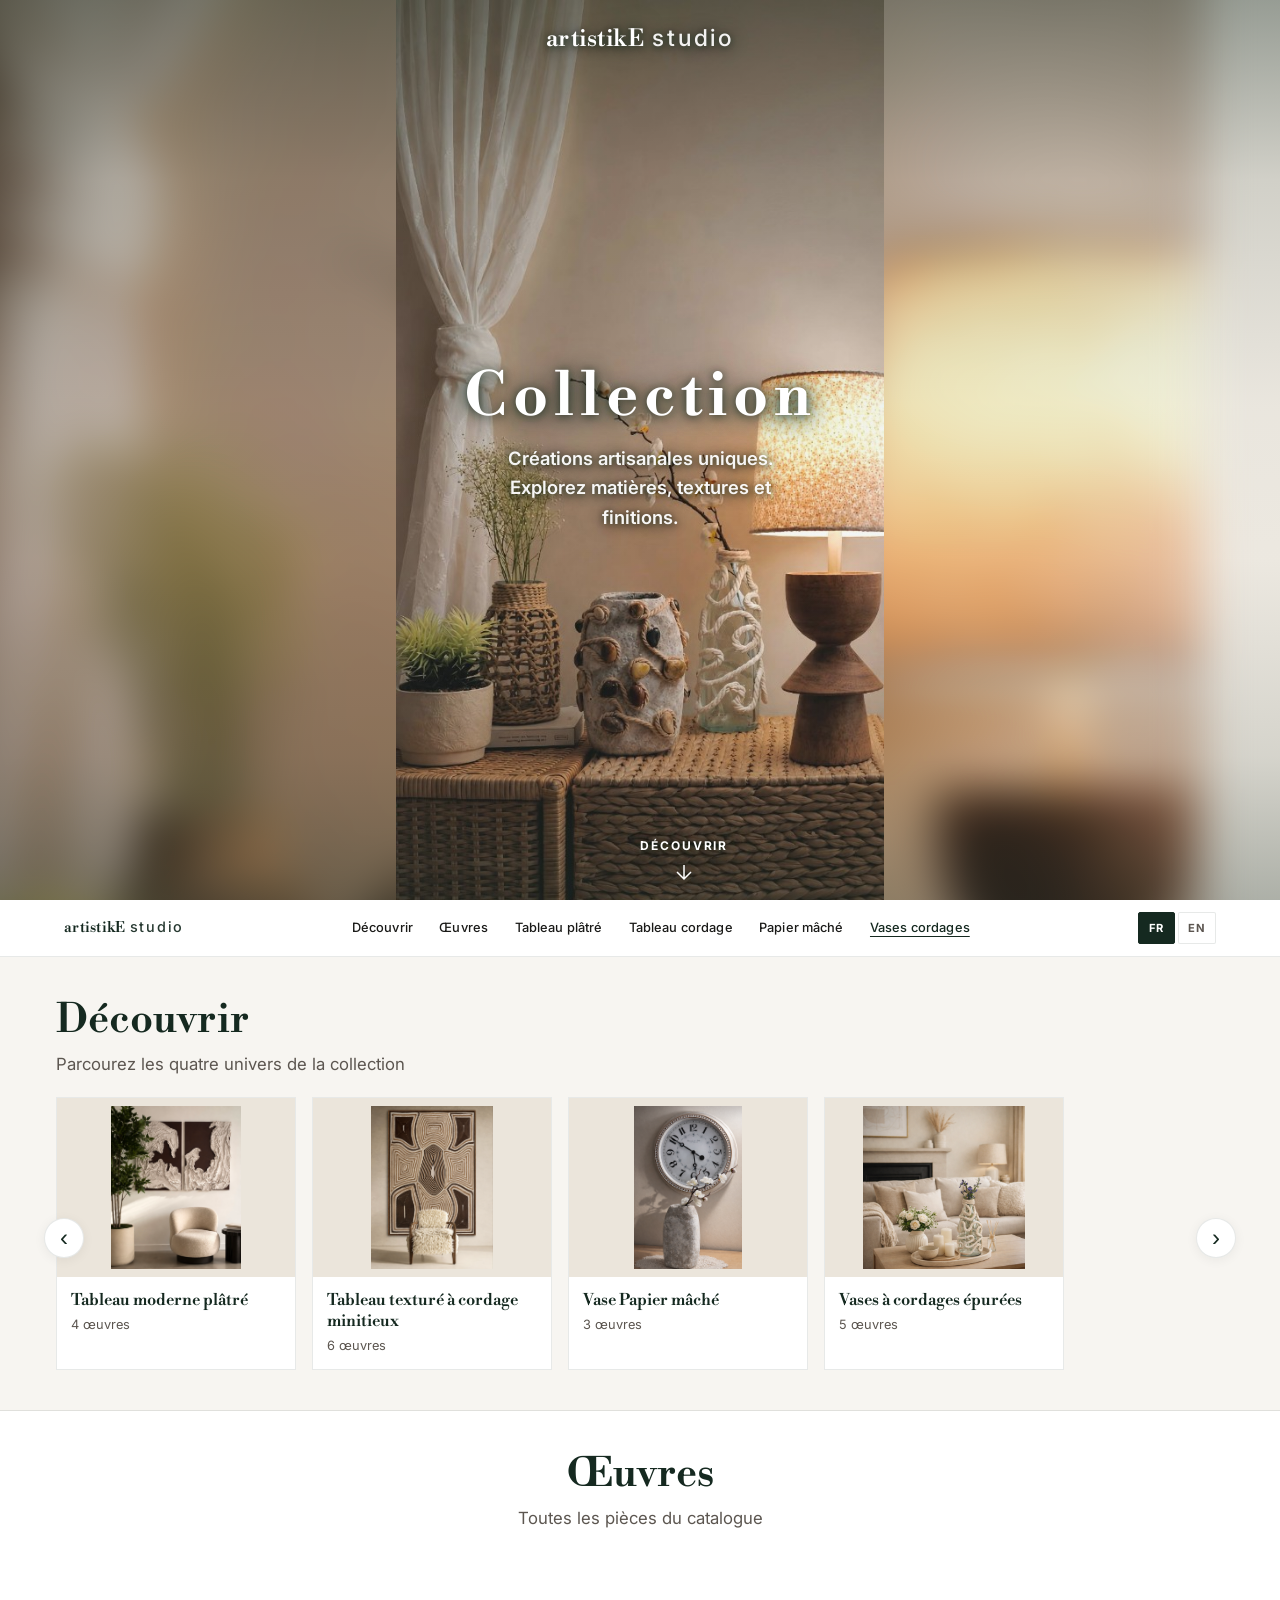
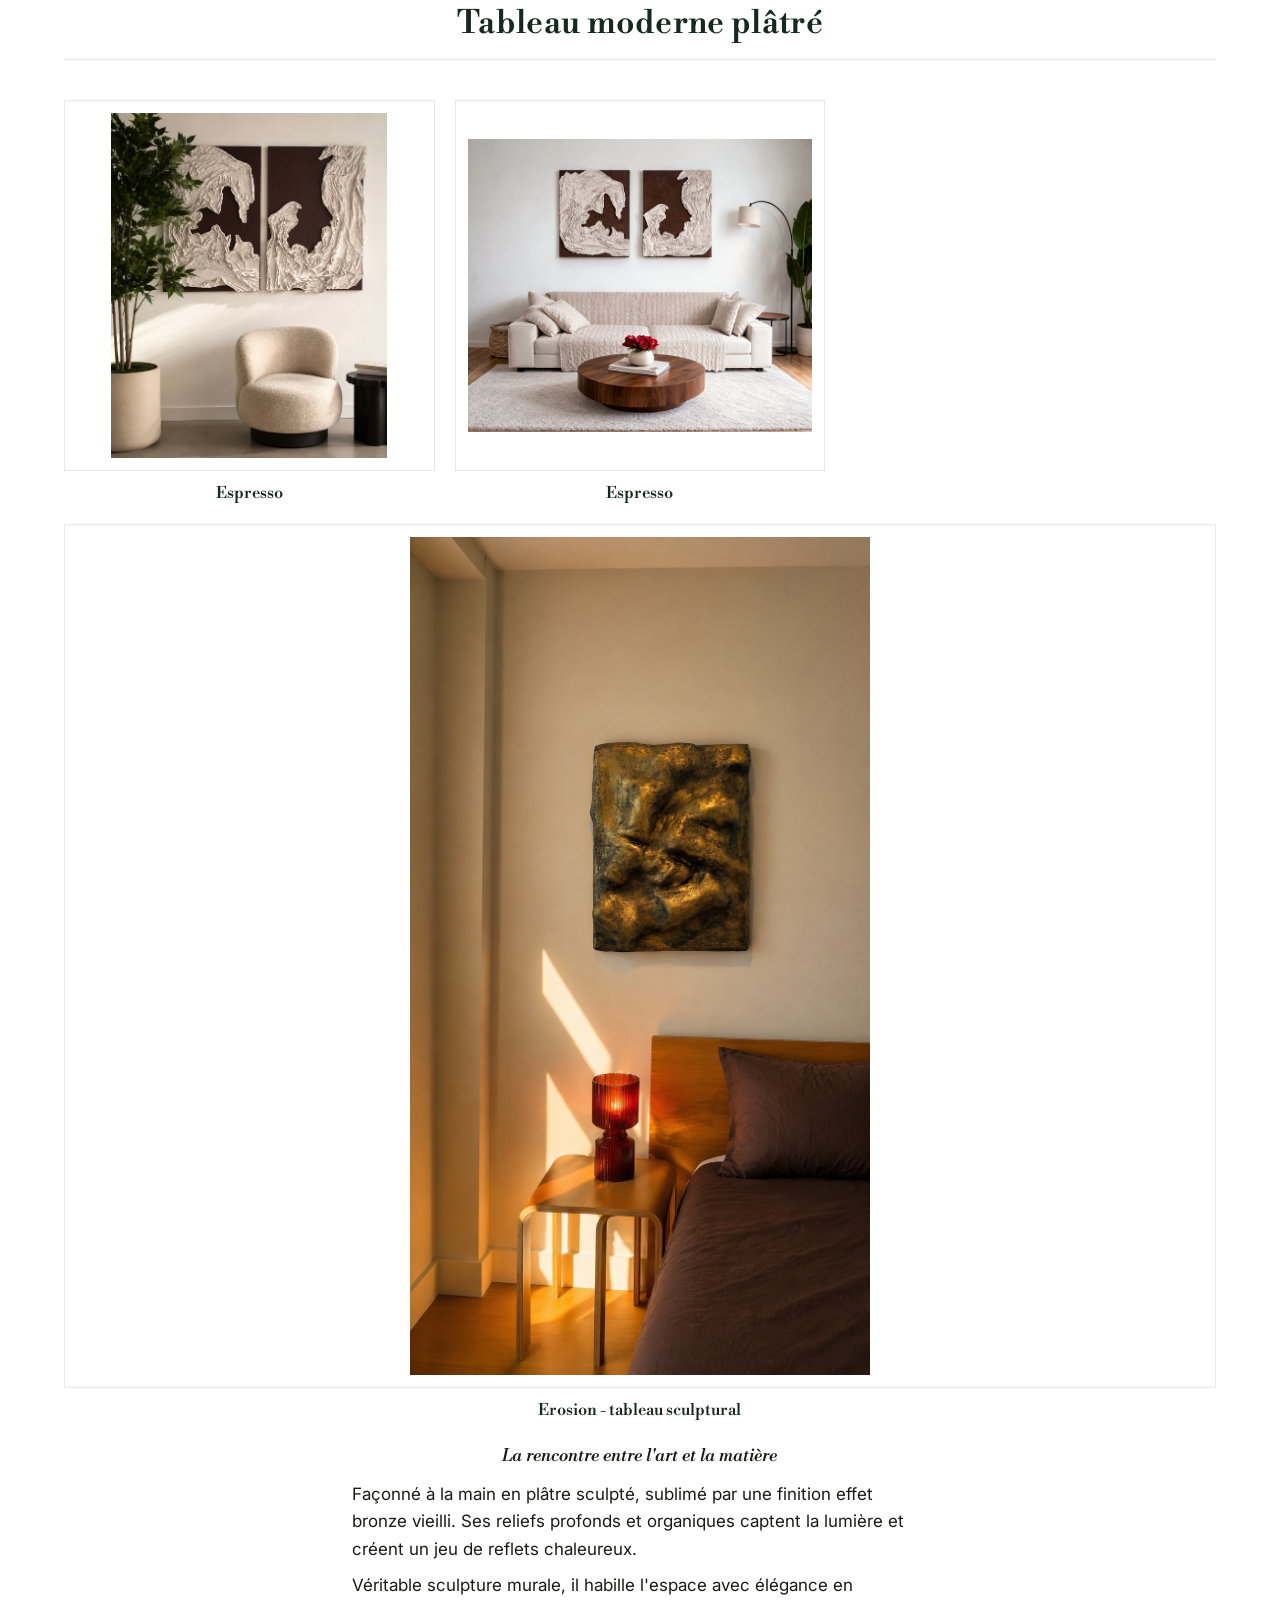
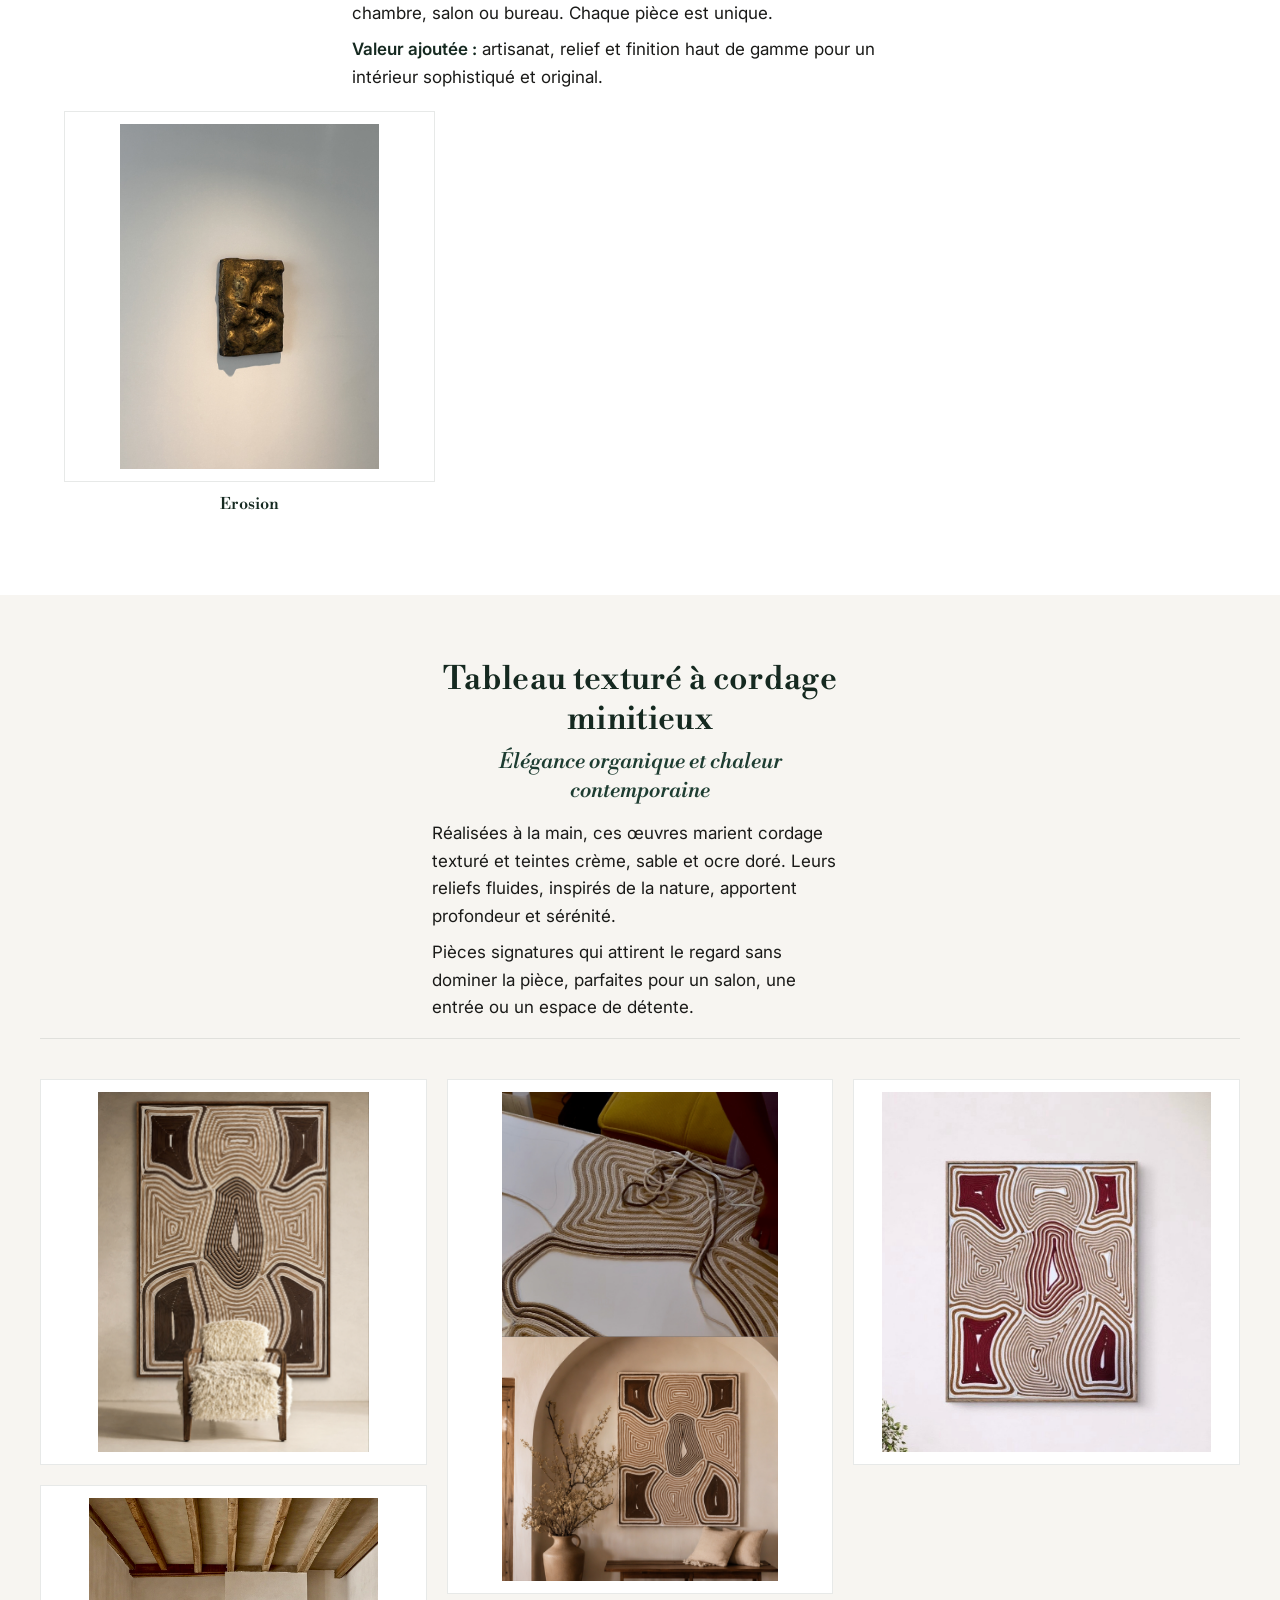
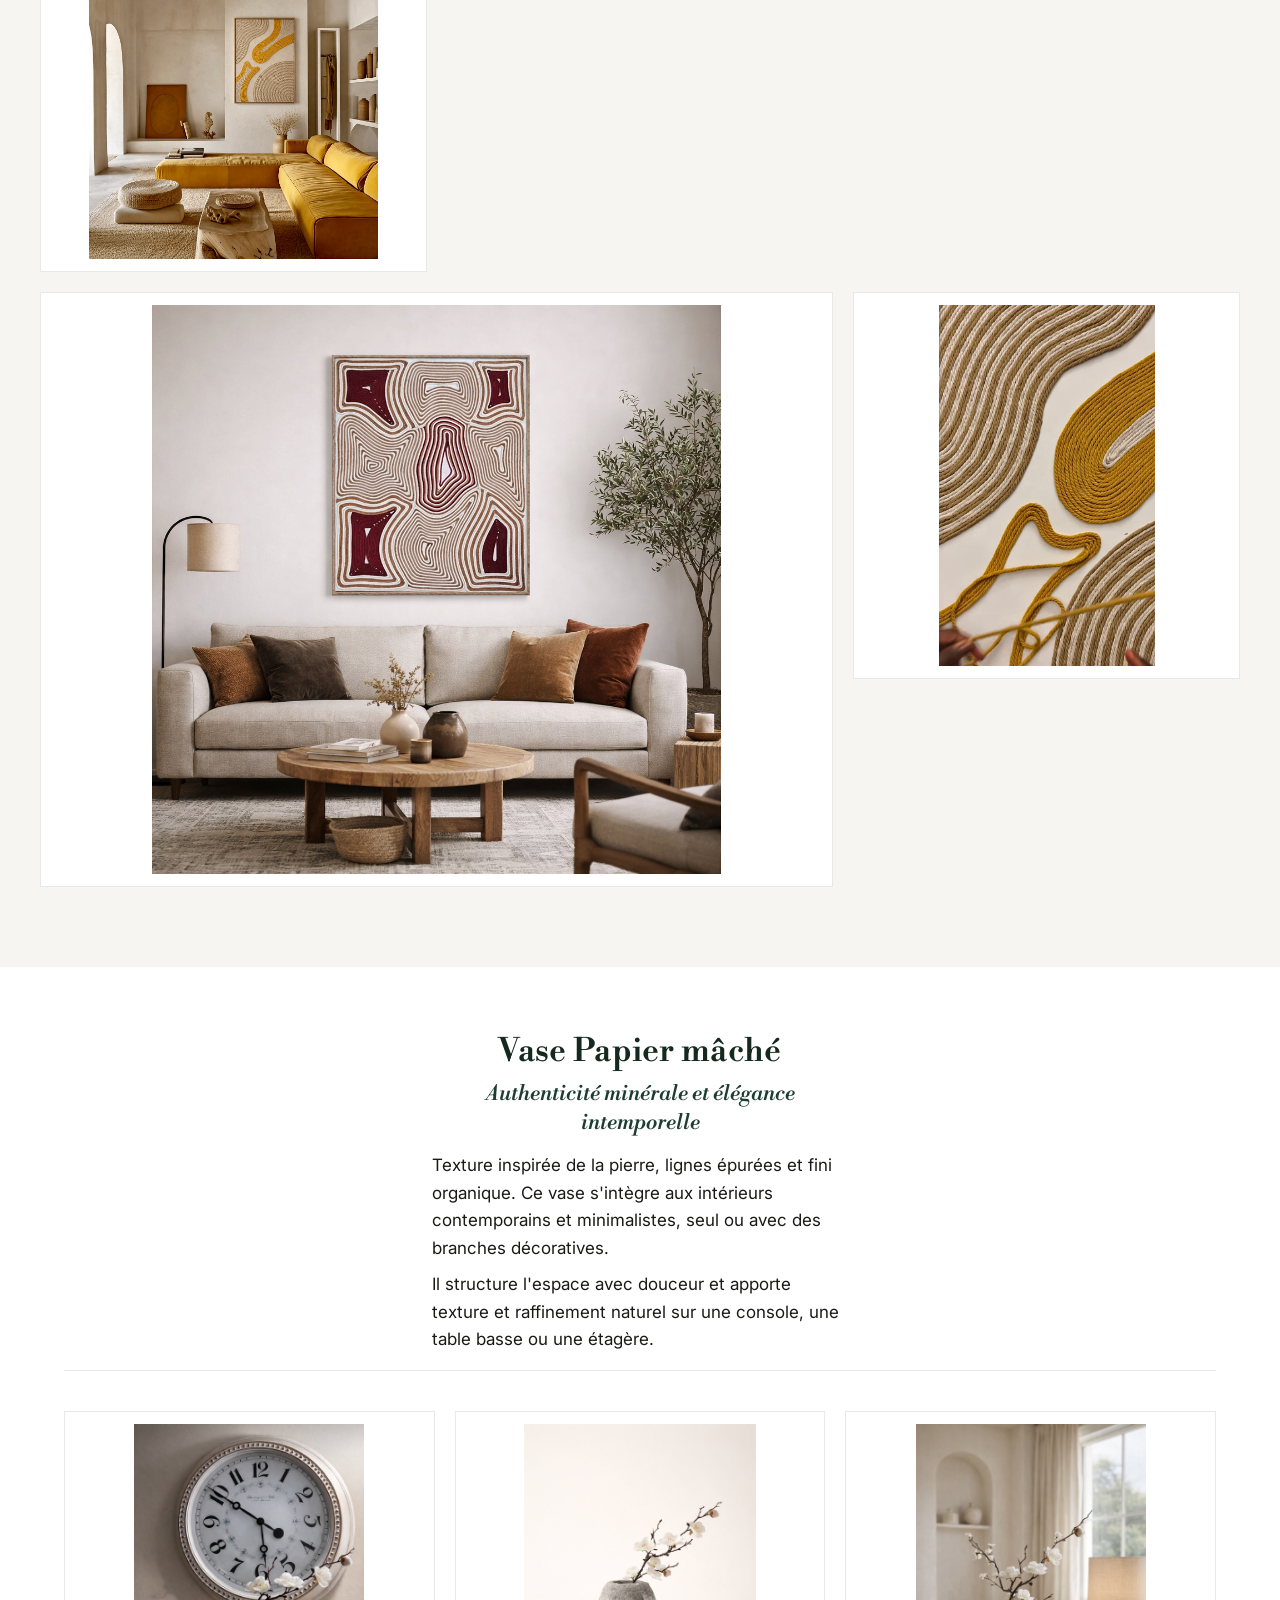
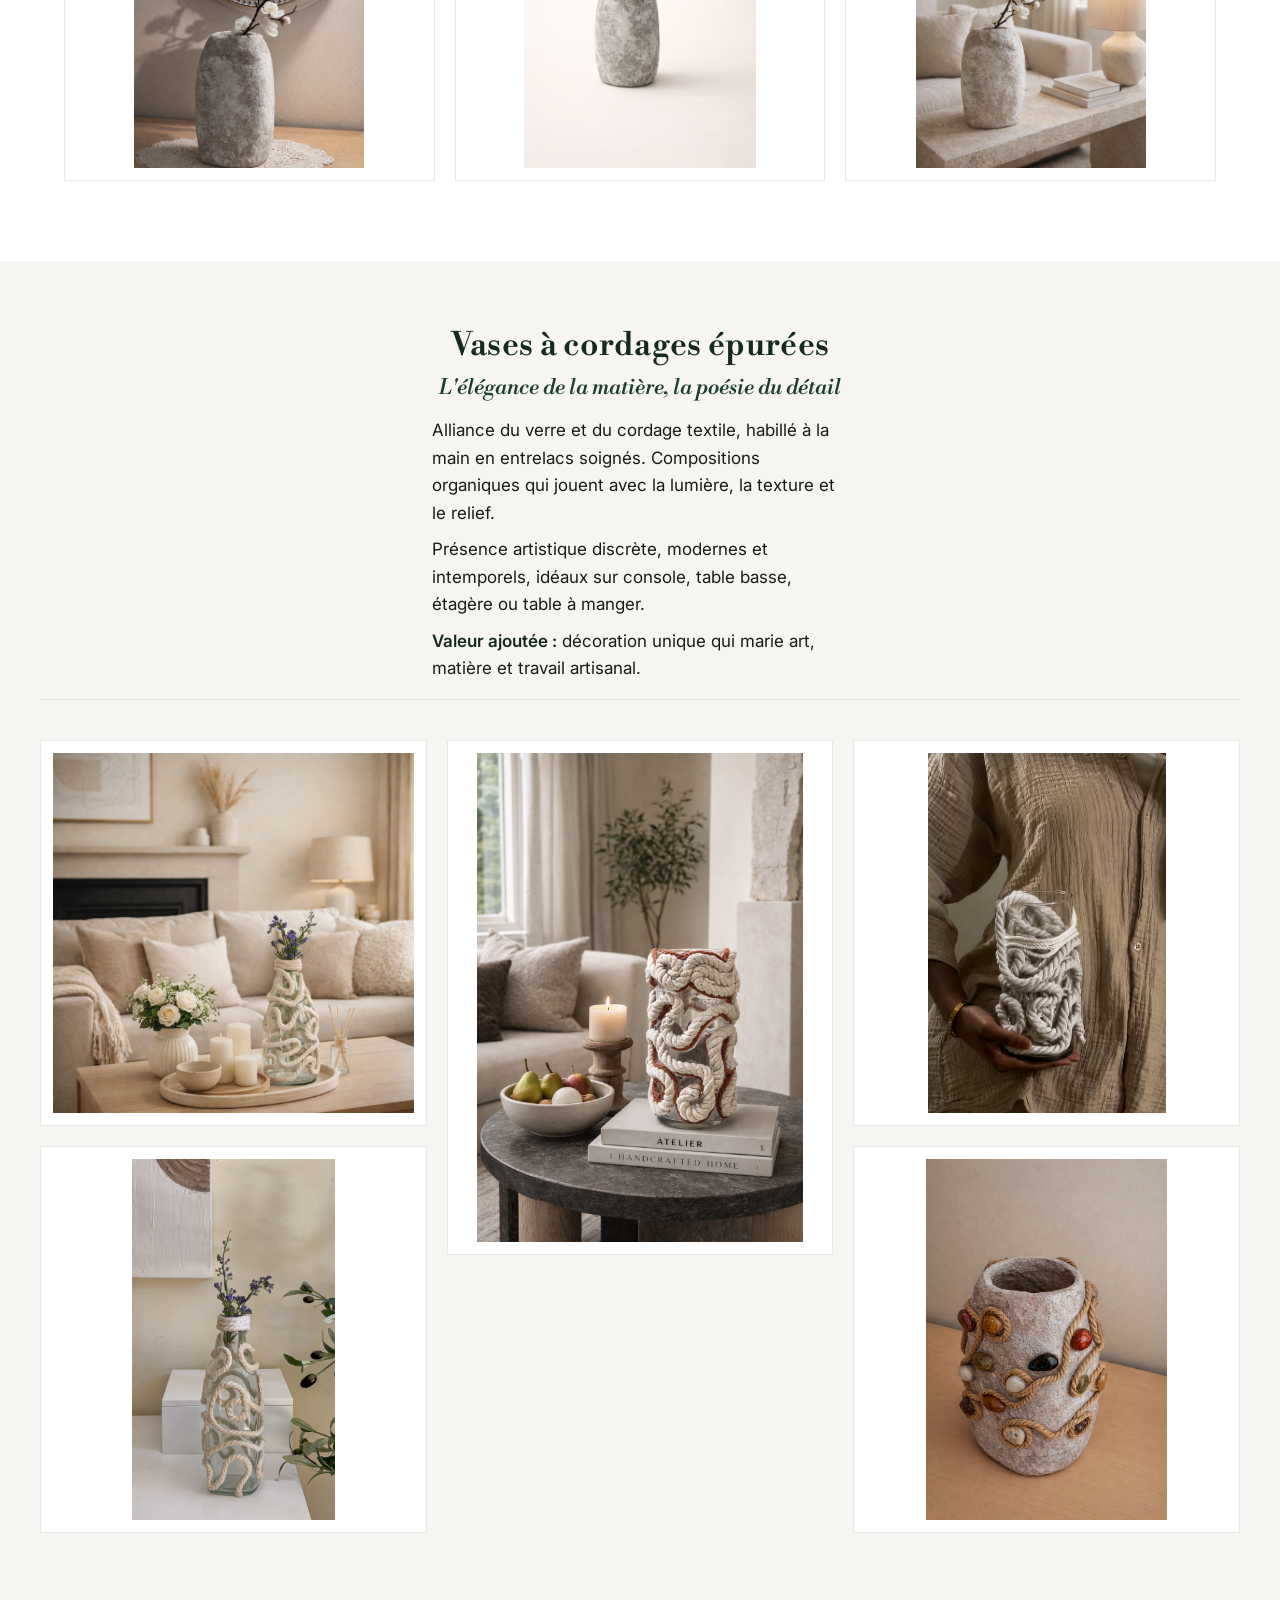
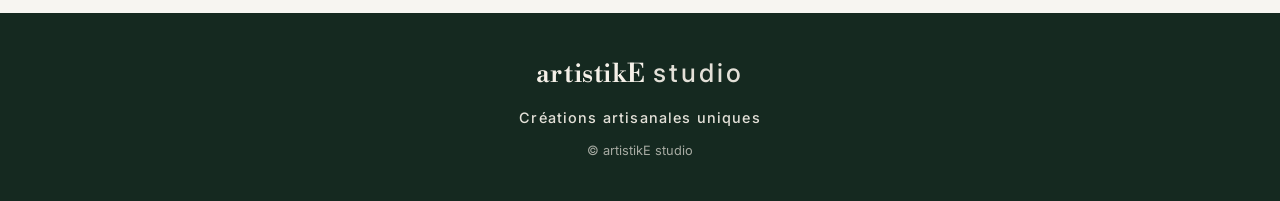
==== commit 3a1af68f: "1g2" ====
--- a/index.html
+++ b/index.html
@@ -121,8 +121,15 @@
       <div class="gallery">
         <figure class="gallery__item artwork">
           <div class="artwork__frame">
-            <img src="Tableau moderne plâtré/6F8BE055-81F5-4747-85A1-B3F998E6CBC9.png" alt="" loading="lazy">
-          </div>
+            <img src="Tableau moderne plâtré/6F8BE055-81F5-4747-85A1-B3F998E6CBC9.png" alt="Espresso" loading="lazy">
+          </div>
+          <figcaption class="artwork__caption">Espresso</figcaption>
+        </figure>
+        <figure class="gallery__item artwork">
+          <div class="artwork__frame">
+            <img src="Tableau moderne plâtré/IMG_4826.PNG" alt="Espresso" loading="lazy">
+          </div>
+          <figcaption class="artwork__caption">Espresso</figcaption>
         </figure>
         <figure class="gallery__item gallery__item--card artwork">
           <div class="gallery__media gallery__media--wide artwork__frame">
@@ -141,12 +148,6 @@
             <img src="Tableau moderne plâtré/IMG_4622.jpg" alt="Erosion" loading="lazy">
           </div>
           <figcaption class="artwork__caption">Erosion</figcaption>
-        </figure>
-        <figure class="gallery__item artwork">
-          <div class="artwork__frame">
-            <img src="Tableau moderne plâtré/IMG_4826.PNG" alt="Espresso" loading="lazy">
-          </div>
-          <figcaption class="artwork__caption">Espresso</figcaption>
         </figure>
       </div>
     </section>
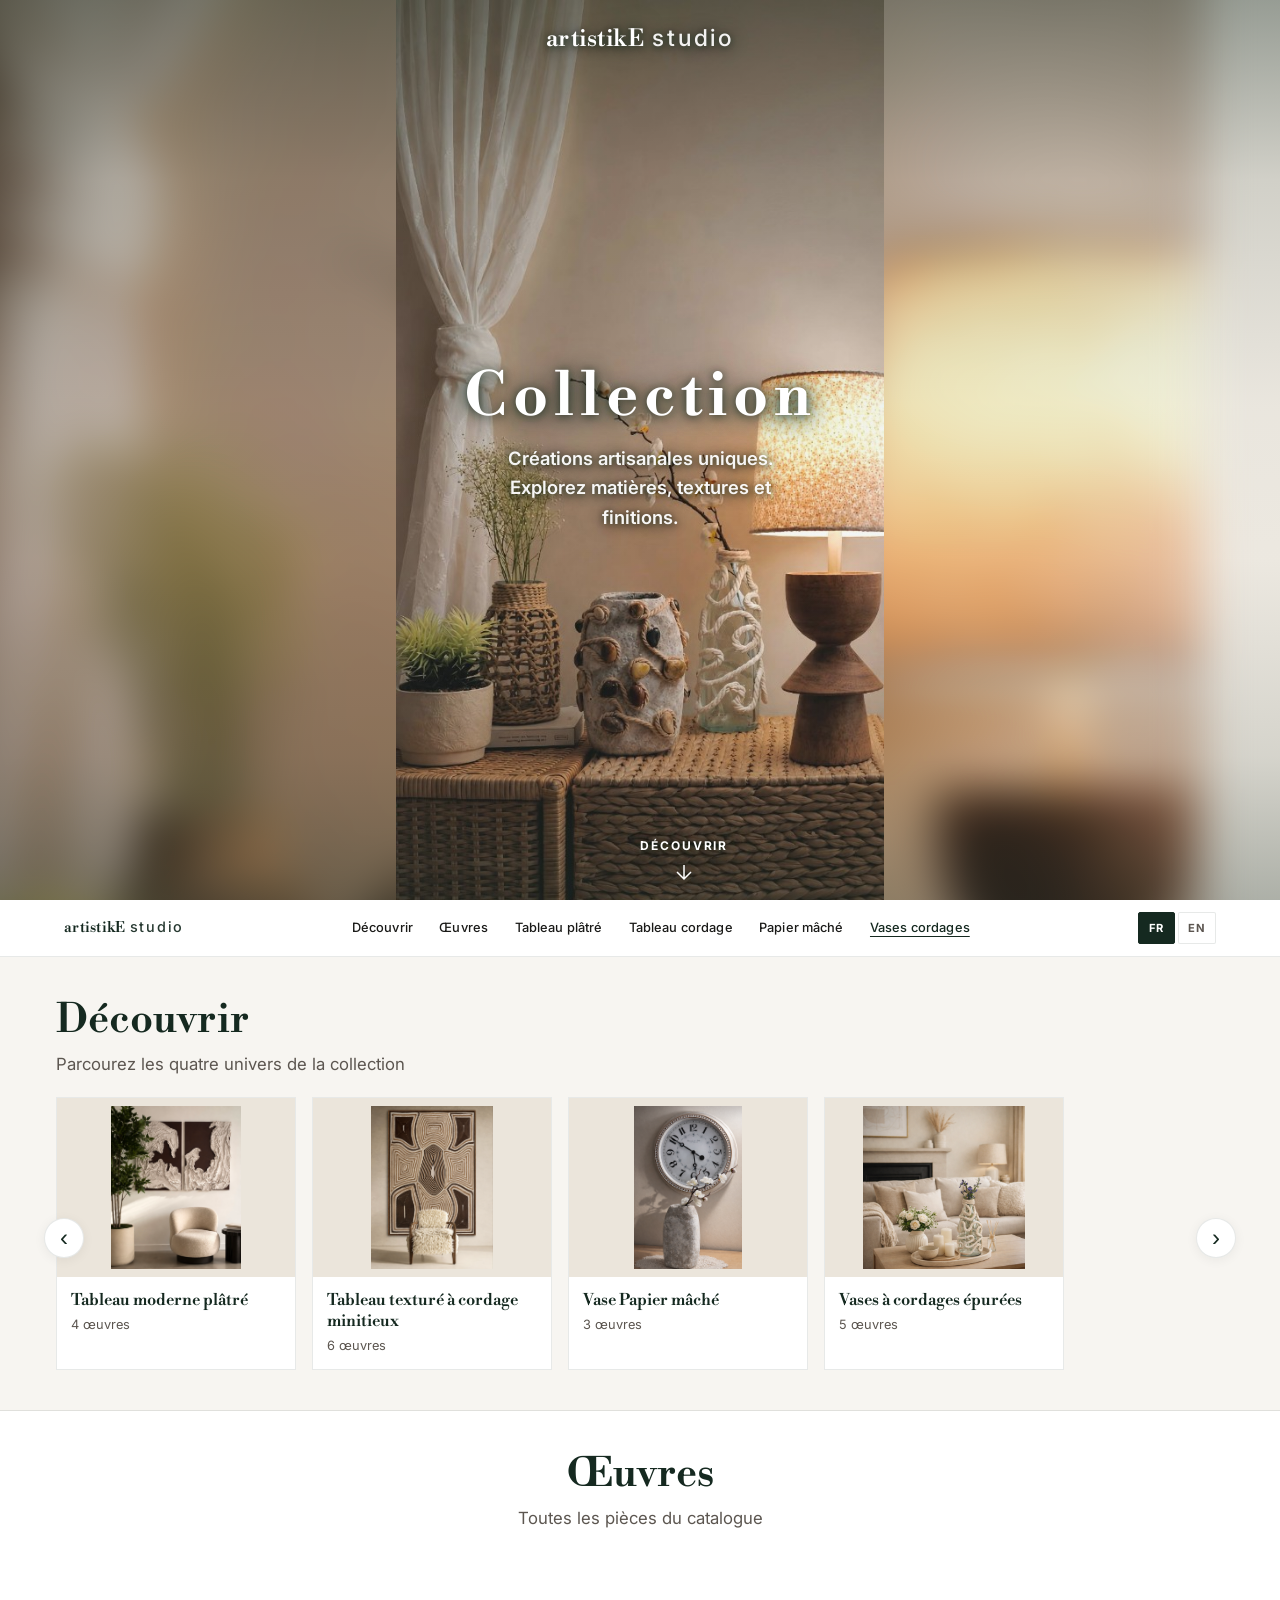
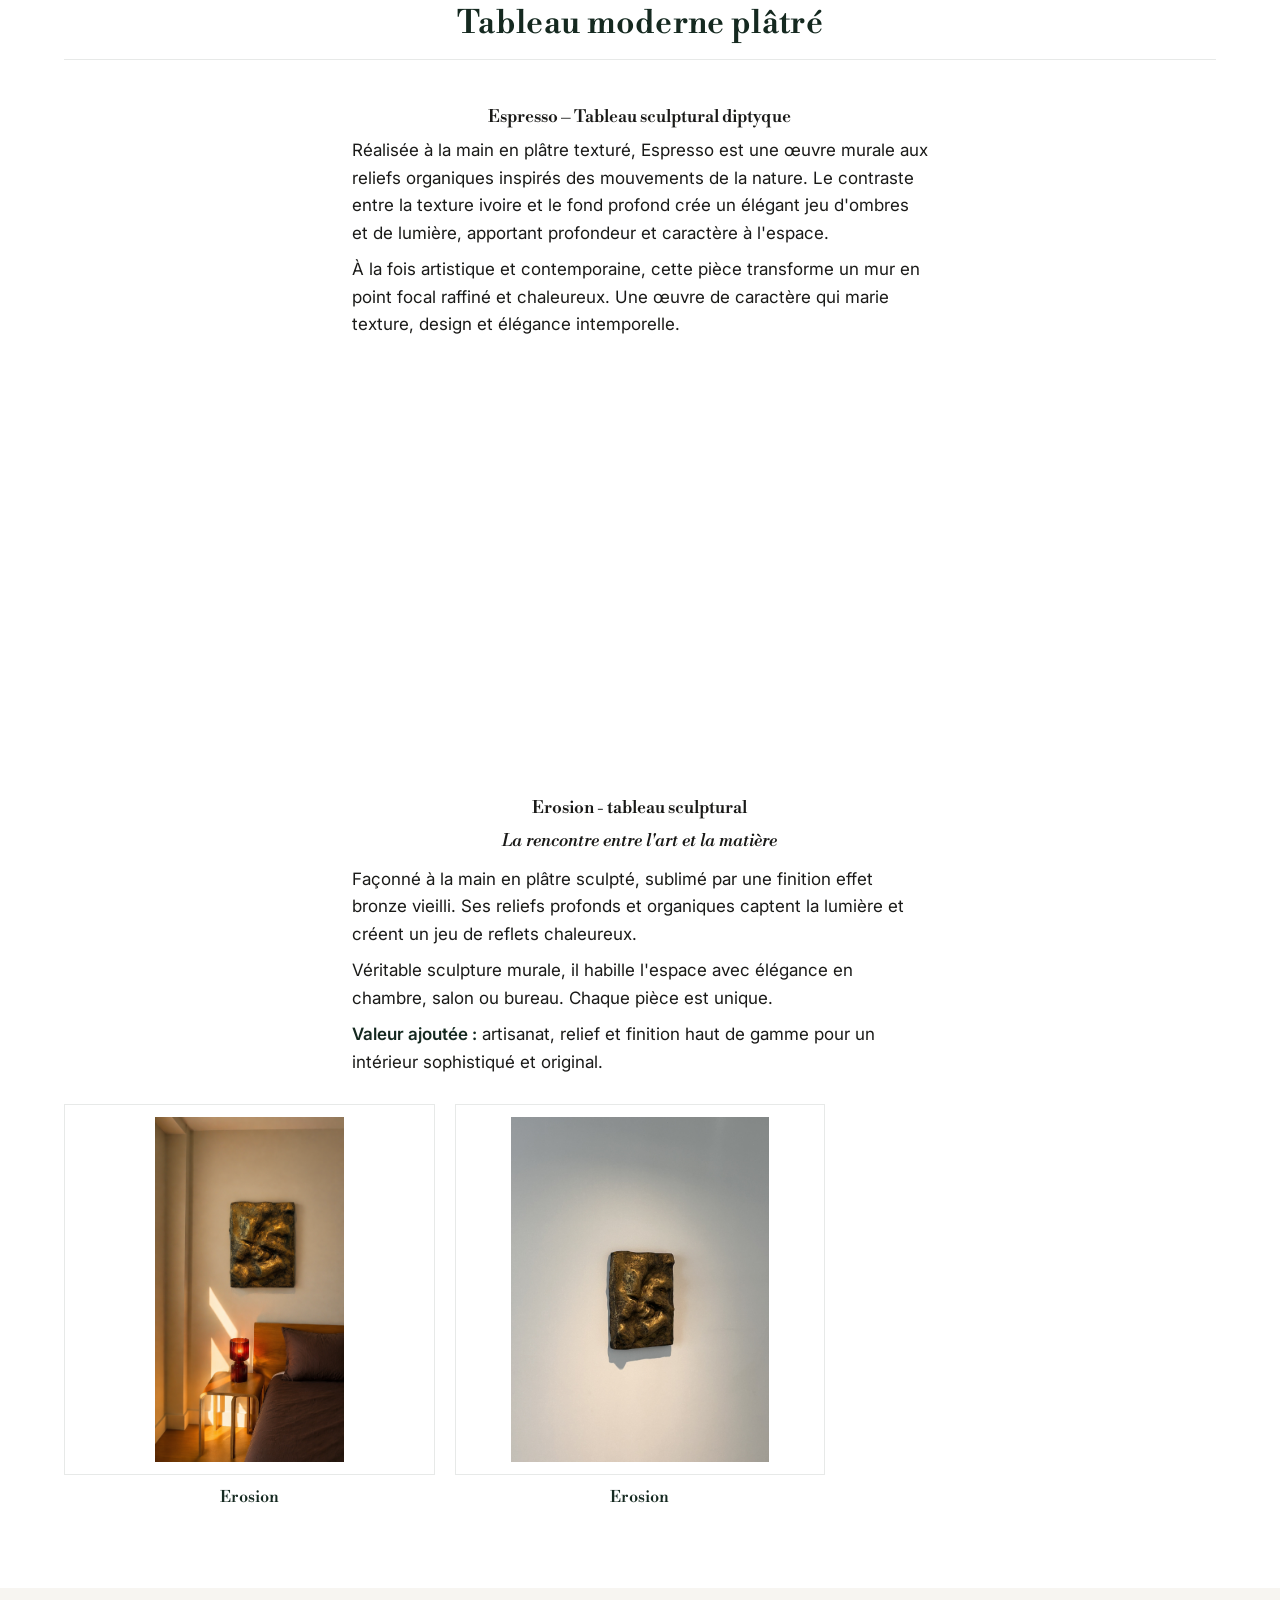
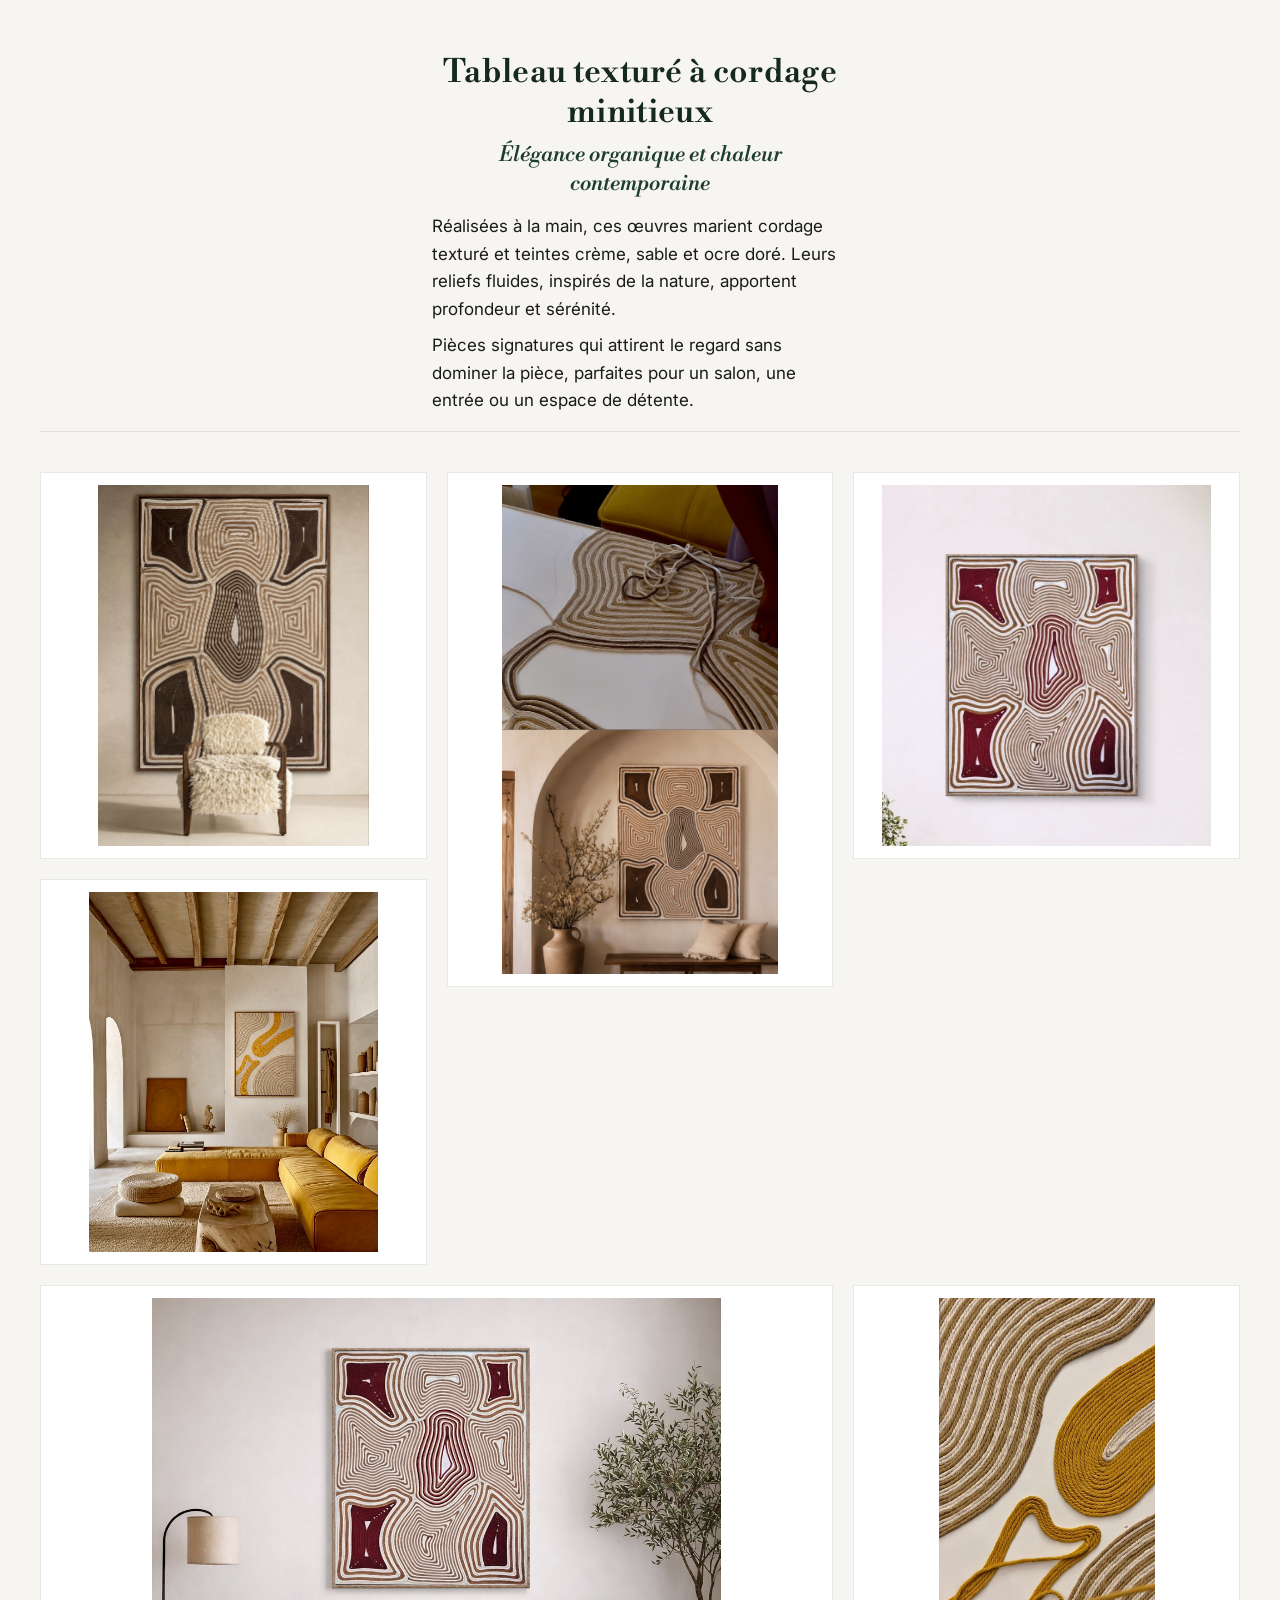
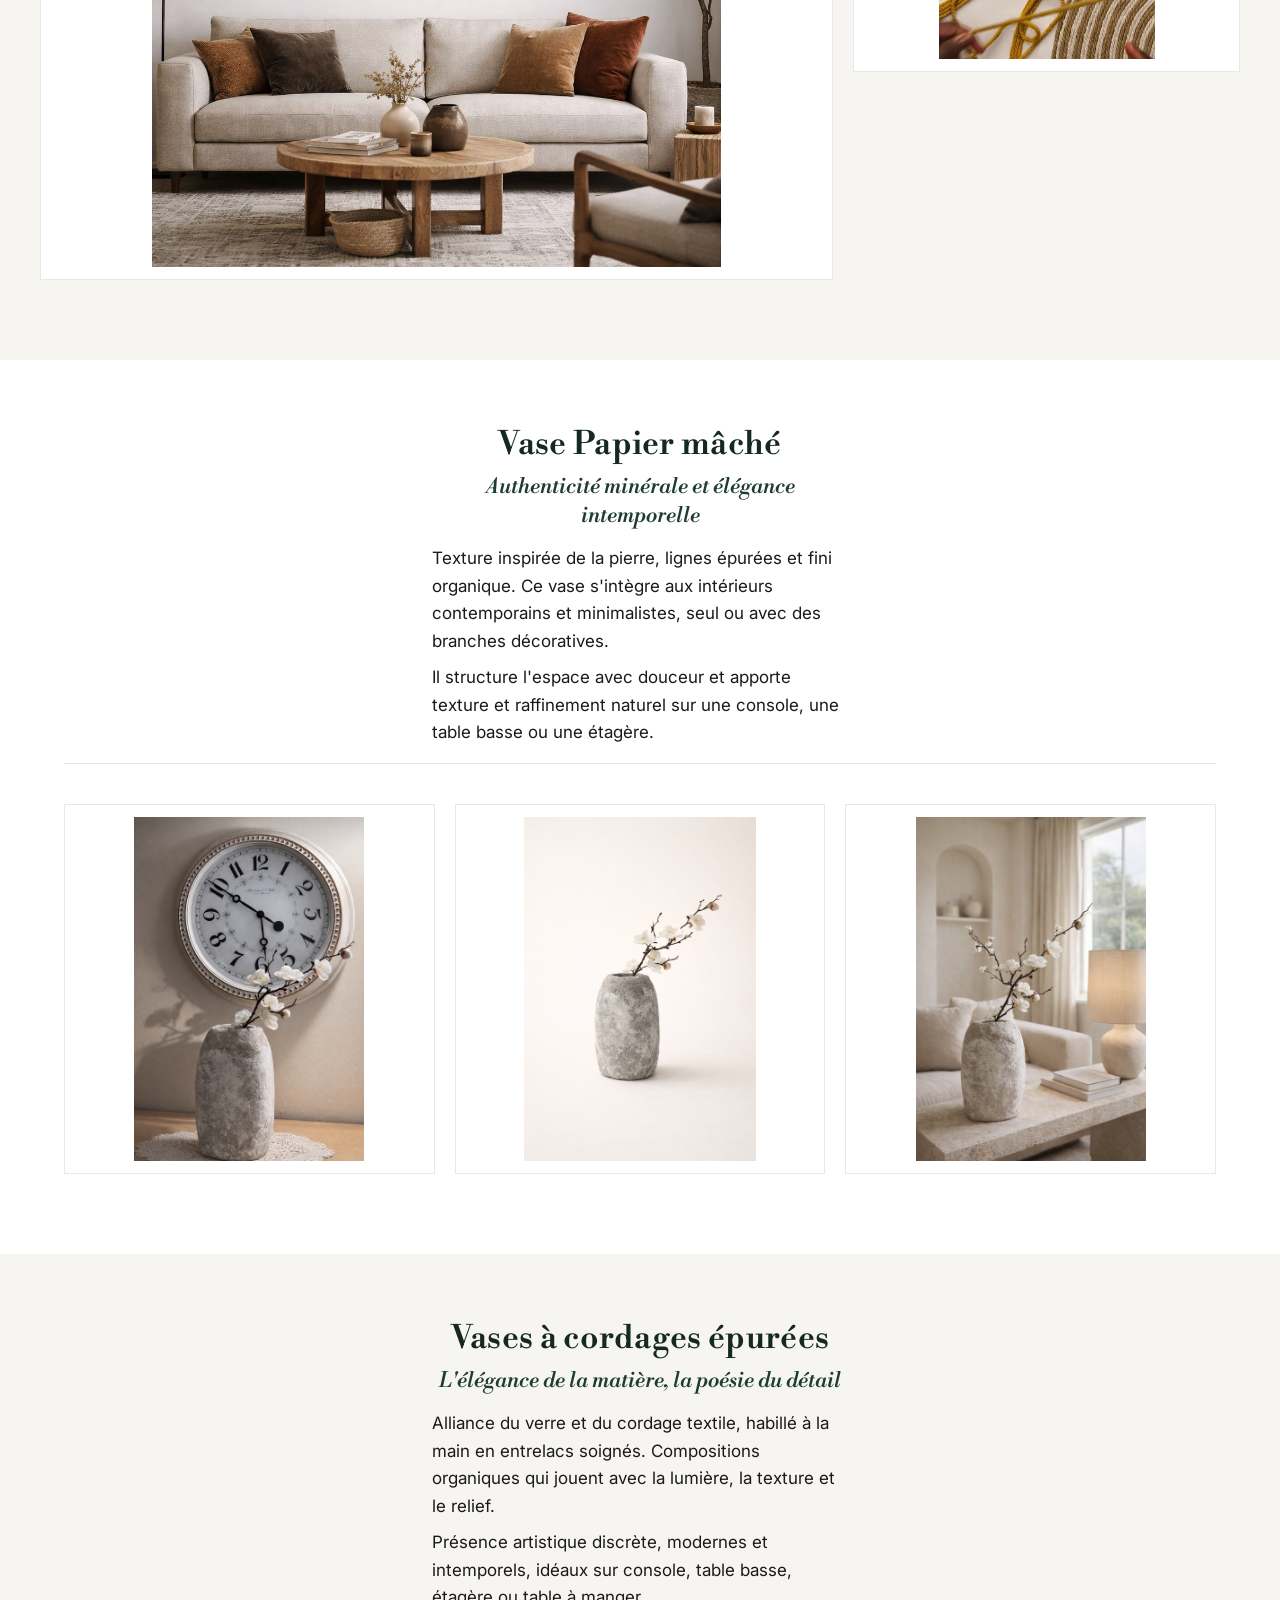
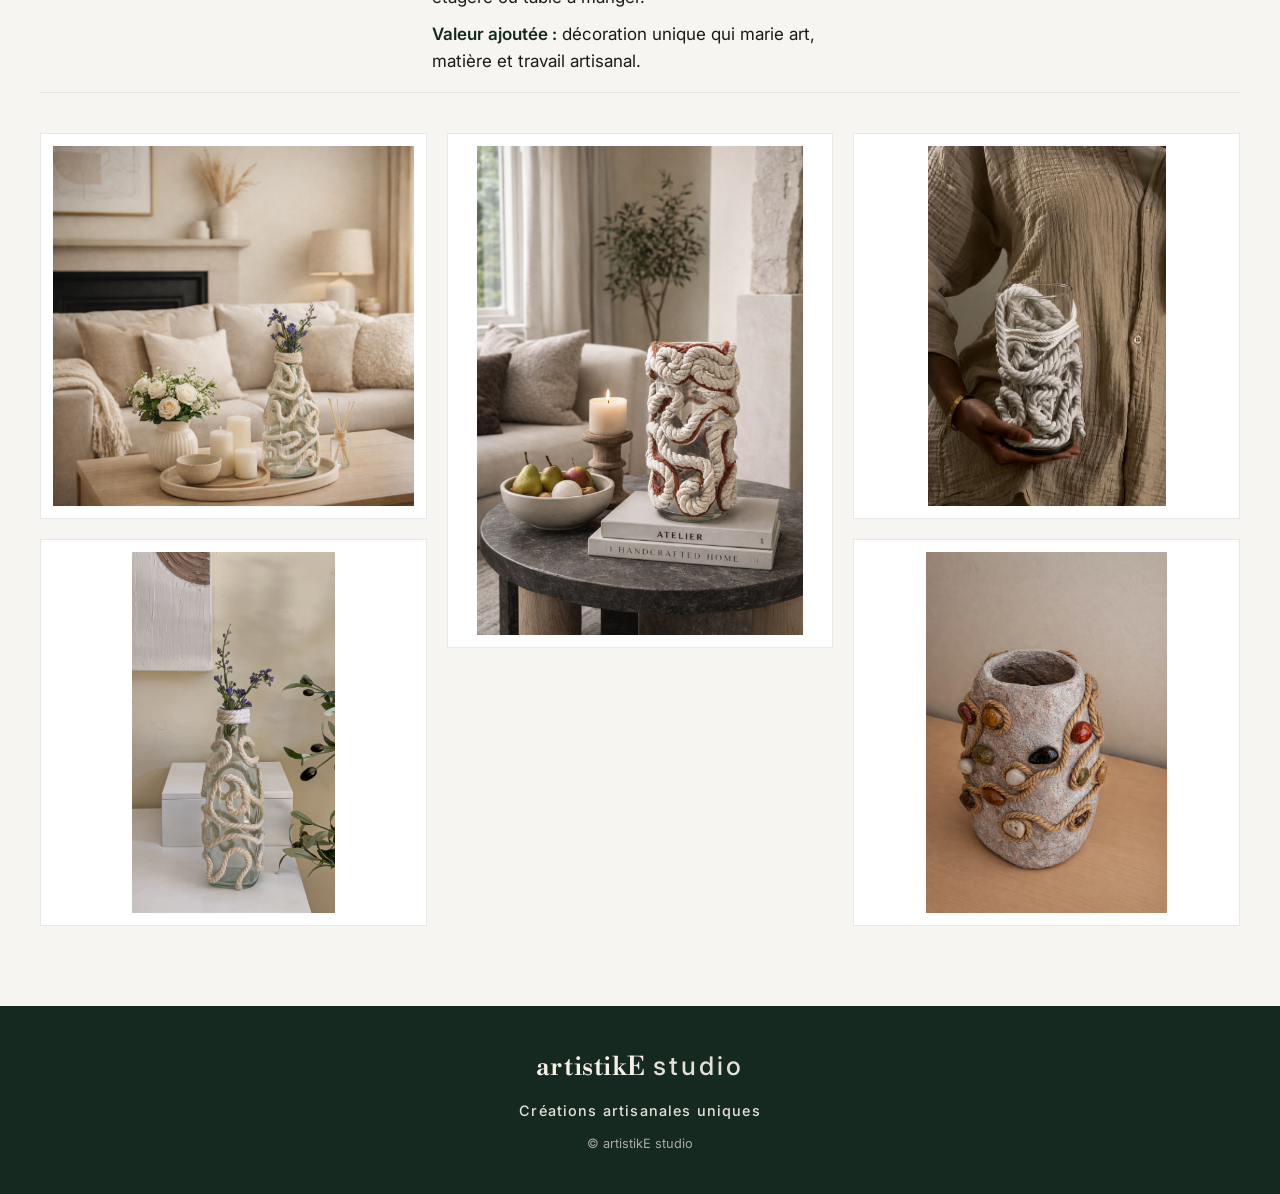
==== commit 66aa3446: "h3" ====
--- a/index.html
+++ b/index.html
@@ -119,6 +119,11 @@
         <h2 class="collection__title" data-i18n="collection.tableau-moderne.title">Tableau moderne plâtré</h2>
       </div>
       <div class="gallery">
+        <div class="gallery__intro collection__text">
+          <p class="collection__subtitle" data-i18n="collection.tableau-moderne.espressoTitle">Espresso – Tableau sculptural diptyque</p>
+          <p data-i18n="collection.tableau-moderne.espressoP1">Réalisée à la main en plâtre texturé, Espresso est une œuvre murale aux reliefs organiques inspirés des mouvements de la nature. Le contraste entre la texture ivoire et le fond profond crée un élégant jeu d'ombres et de lumière, apportant profondeur et caractère à l'espace.</p>
+          <p data-i18n="collection.tableau-moderne.espressoP2">À la fois artistique et contemporaine, cette pièce transforme un mur en point focal raffiné et chaleureux. Une œuvre de caractère qui marie texture, design et élégance intemporelle.</p>
+        </div>
         <figure class="gallery__item artwork">
           <div class="artwork__frame">
             <img src="Tableau moderne plâtré/6F8BE055-81F5-4747-85A1-B3F998E6CBC9.png" alt="Espresso" loading="lazy">
@@ -131,17 +136,18 @@
           </div>
           <figcaption class="artwork__caption">Espresso</figcaption>
         </figure>
-        <figure class="gallery__item gallery__item--card artwork">
-          <div class="gallery__media gallery__media--wide artwork__frame">
-            <img src="Tableau moderne plâtré/8B0FA198-4F86-40EE-B3BC-7F2C5E5F2FAC.png" alt="Erosion - tableau sculptural" data-i18n-alt="collection.tableau-moderne.erosionCaption" loading="lazy">
-          </div>
-          <figcaption class="artwork__caption" data-i18n="collection.tableau-moderne.erosionCaption">Erosion - tableau sculptural</figcaption>
-          <div class="collection__text collection__text--after-image">
-            <p class="collection__tagline" data-i18n="collection.tableau-moderne.tagline">La rencontre entre l'art et la matière</p>
-            <p data-i18n="collection.tableau-moderne.p1">Façonné à la main en plâtre sculpté, sublimé par une finition effet bronze vieilli. Ses reliefs profonds et organiques captent la lumière et créent un jeu de reflets chaleureux.</p>
-            <p data-i18n="collection.tableau-moderne.p2">Véritable sculpture murale, il habille l'espace avec élégance en chambre, salon ou bureau. Chaque pièce est unique.</p>
-            <p data-i18n-html="collection.tableau-moderne.value"><strong>Valeur ajoutée :</strong> artisanat, relief et finition haut de gamme pour un intérieur sophistiqué et original.</p>
-          </div>
+        <div class="gallery__intro collection__text">
+          <p class="collection__subtitle" data-i18n="collection.tableau-moderne.erosionTitle">Erosion - tableau sculptural</p>
+          <p class="collection__tagline" data-i18n="collection.tableau-moderne.tagline">La rencontre entre l'art et la matière</p>
+          <p data-i18n="collection.tableau-moderne.p1">Façonné à la main en plâtre sculpté, sublimé par une finition effet bronze vieilli. Ses reliefs profonds et organiques captent la lumière et créent un jeu de reflets chaleureux.</p>
+          <p data-i18n="collection.tableau-moderne.p2">Véritable sculpture murale, il habille l'espace avec élégance en chambre, salon ou bureau. Chaque pièce est unique.</p>
+          <p data-i18n-html="collection.tableau-moderne.value"><strong>Valeur ajoutée :</strong> artisanat, relief et finition haut de gamme pour un intérieur sophistiqué et original.</p>
+        </div>
+        <figure class="gallery__item artwork">
+          <div class="artwork__frame">
+            <img src="Tableau moderne plâtré/8B0FA198-4F86-40EE-B3BC-7F2C5E5F2FAC.png" alt="Erosion" loading="lazy">
+          </div>
+          <figcaption class="artwork__caption">Erosion</figcaption>
         </figure>
         <figure class="gallery__item artwork">
           <div class="artwork__frame">
--- a/css/style.css
+++ b/css/style.css
@@ -652,6 +652,28 @@
   padding: 0;
 }
 
+.gallery__intro {
+  grid-column: 1 / -1;
+  max-width: 26rem;
+  margin-left: auto;
+  margin-right: auto;
+  margin-top: 0.25rem;
+  padding-bottom: 0.5rem;
+}
+
+.gallery__intro .collection__tagline {
+  text-align: center;
+  max-width: none;
+  margin-top: 0;
+  margin-bottom: 0.625rem;
+  padding: 0;
+}
+
+.gallery__intro .collection__subtitle {
+  margin-top: 0;
+  margin-bottom: 0.35rem;
+}
+
 .collection__desc {
   font-size: clamp(0.9rem, 3.5vw, 1rem);
   font-weight: 500;
@@ -997,6 +1019,10 @@
     grid-column: 1 / -1;
   }
 
+  .gallery__intro {
+    max-width: 36rem;
+  }
+
   .collection__text--after-image {
     max-width: 36rem;
     margin-left: auto;
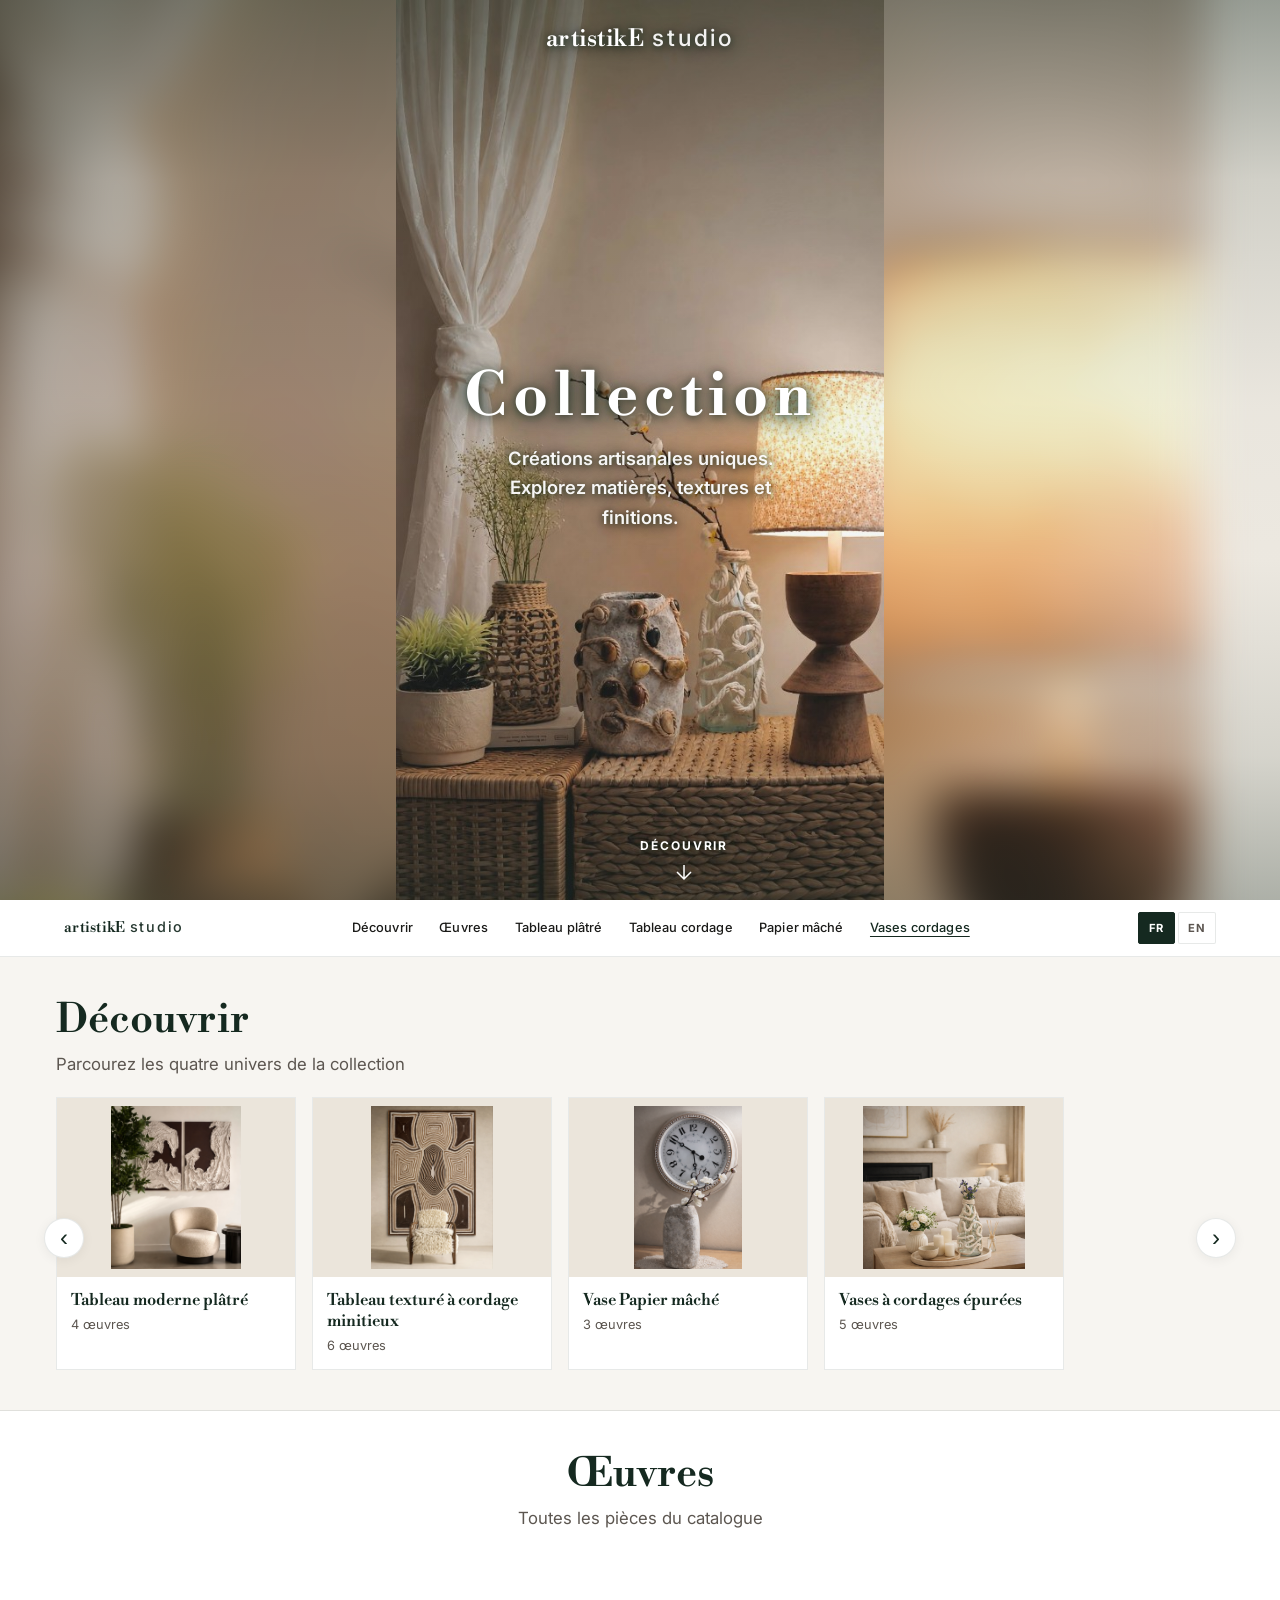
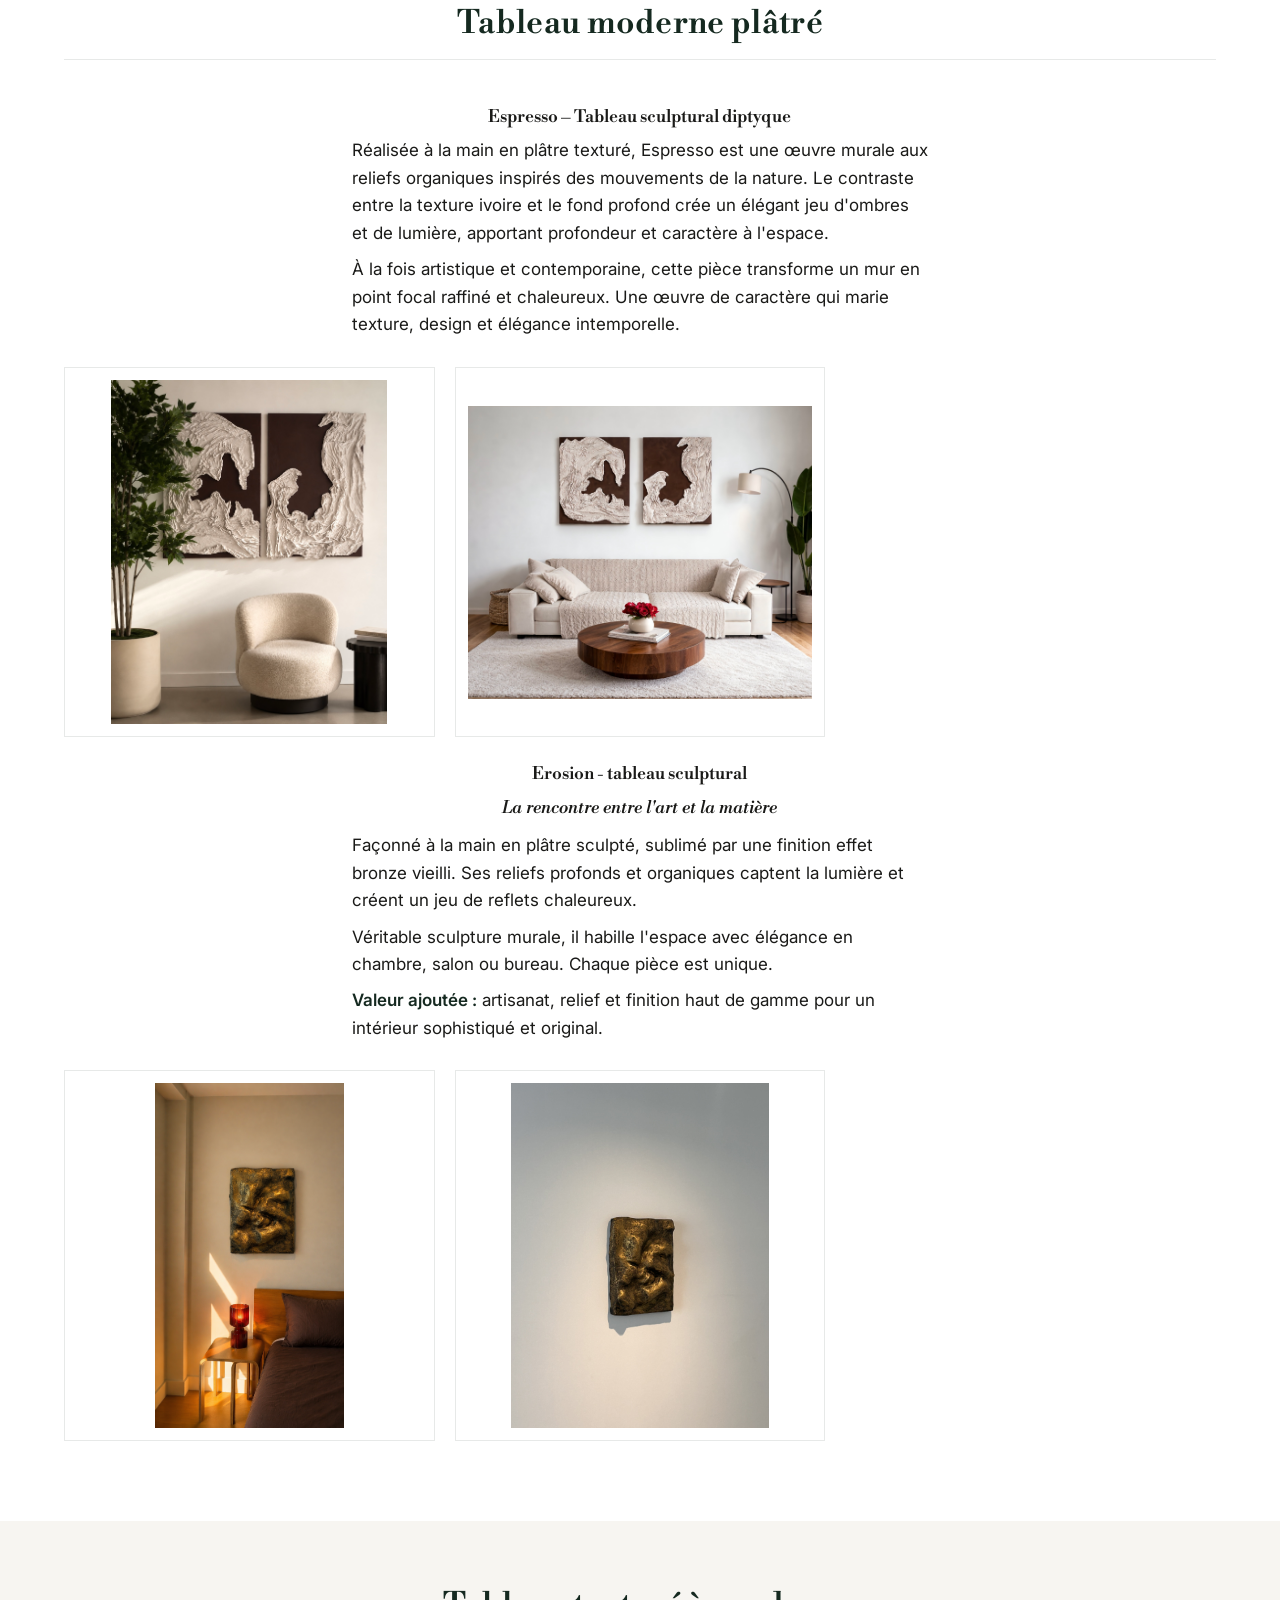
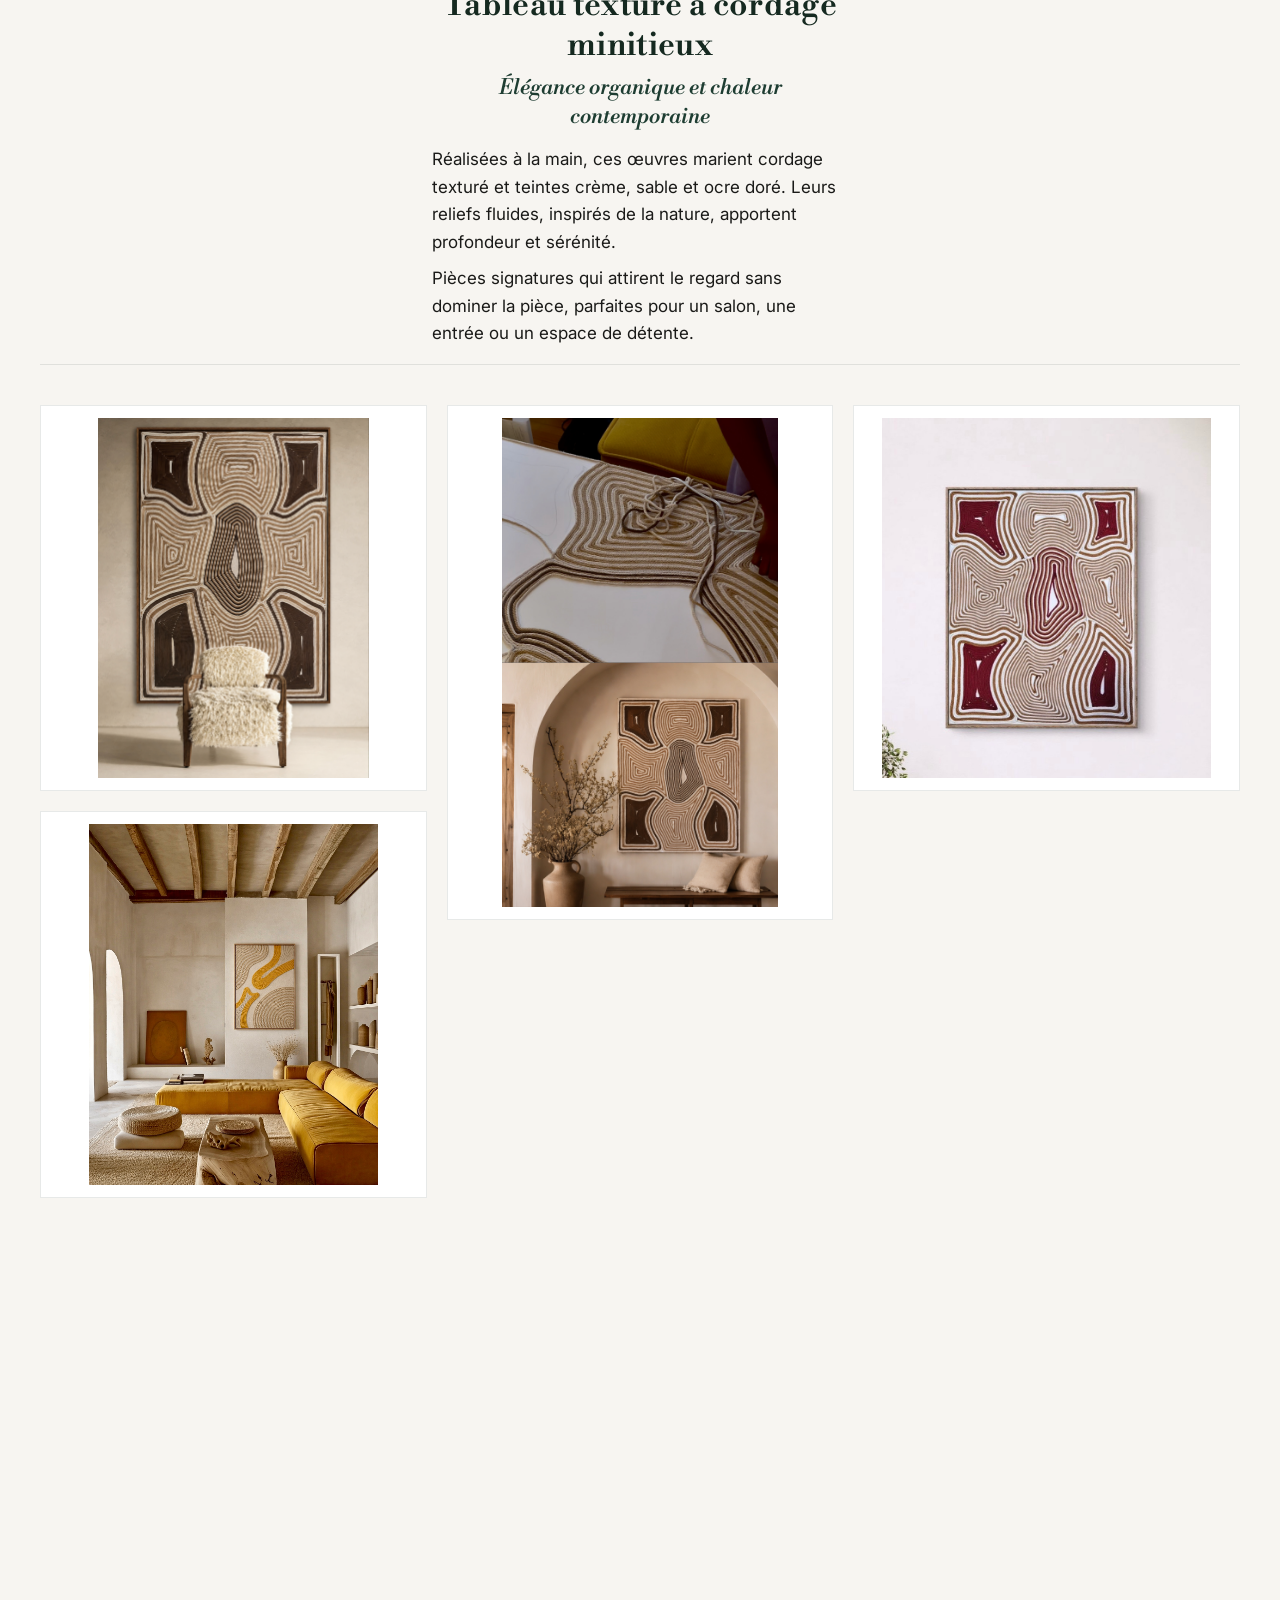
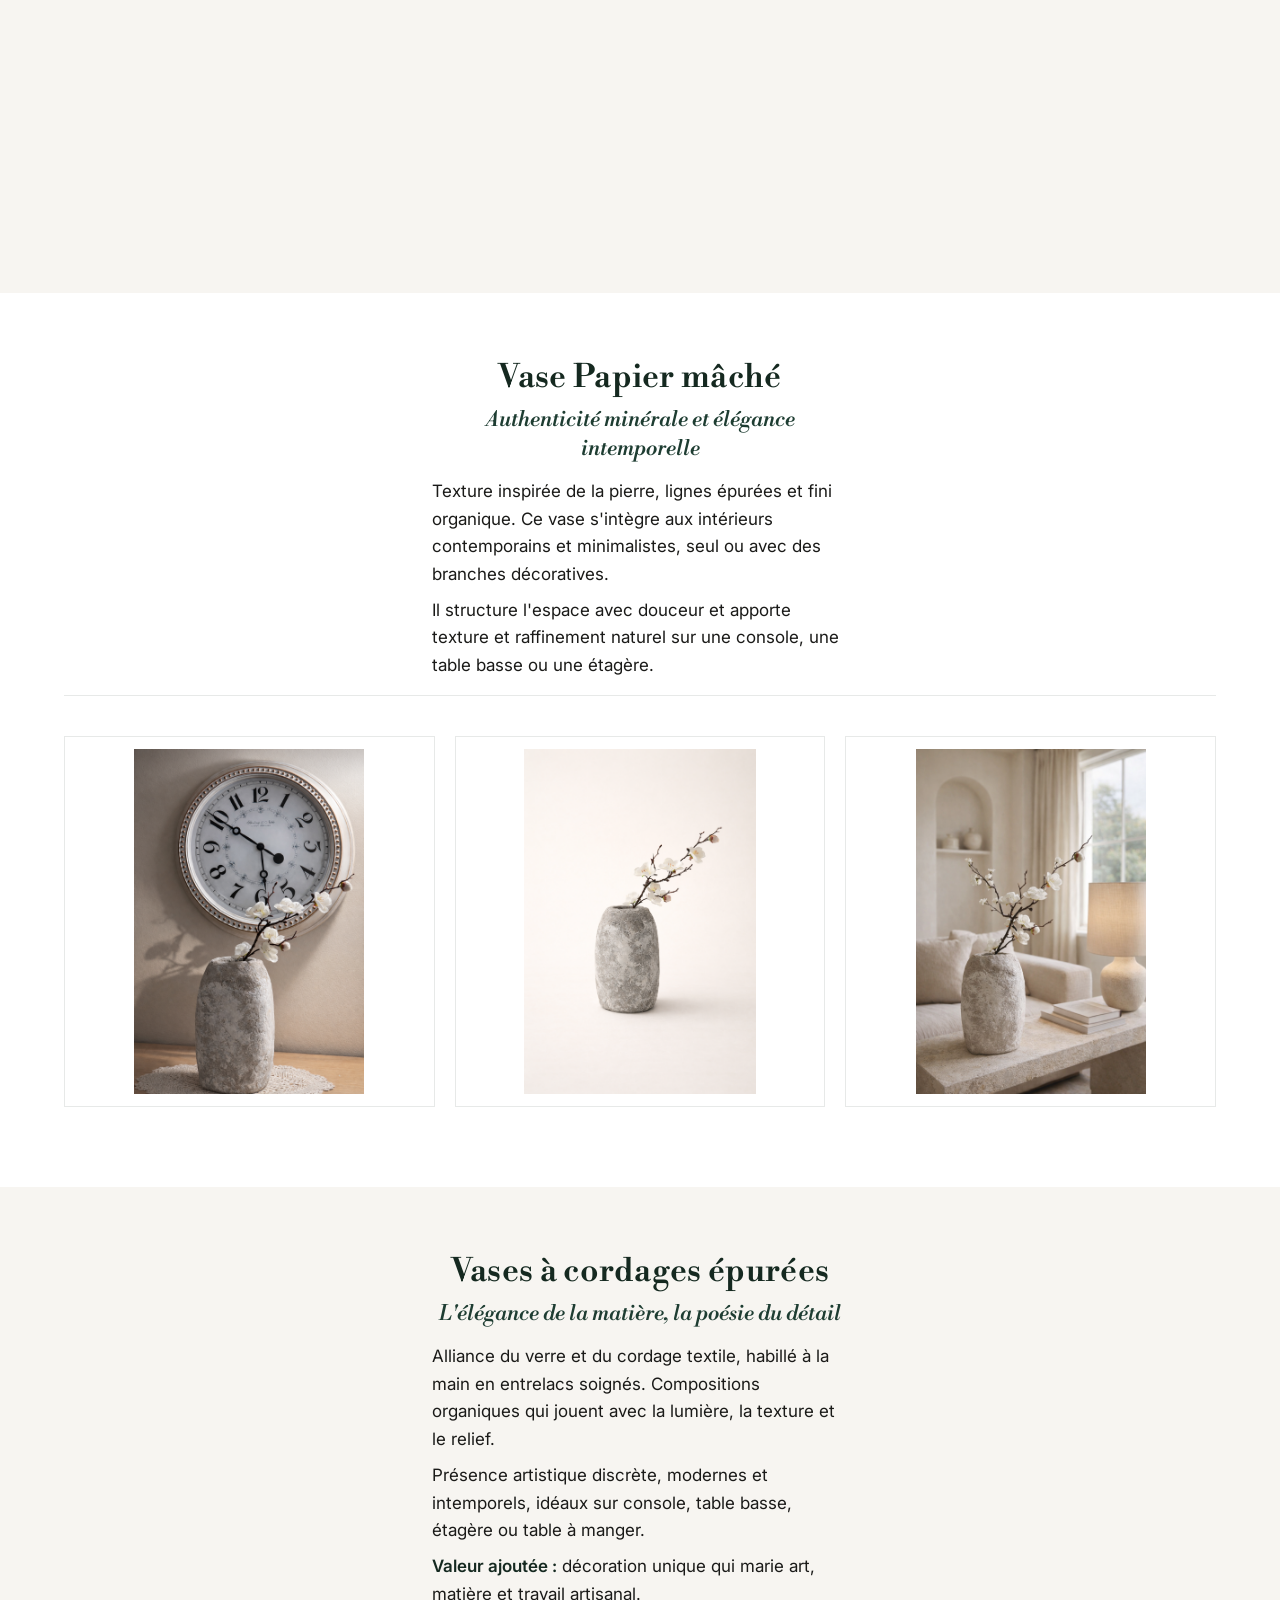
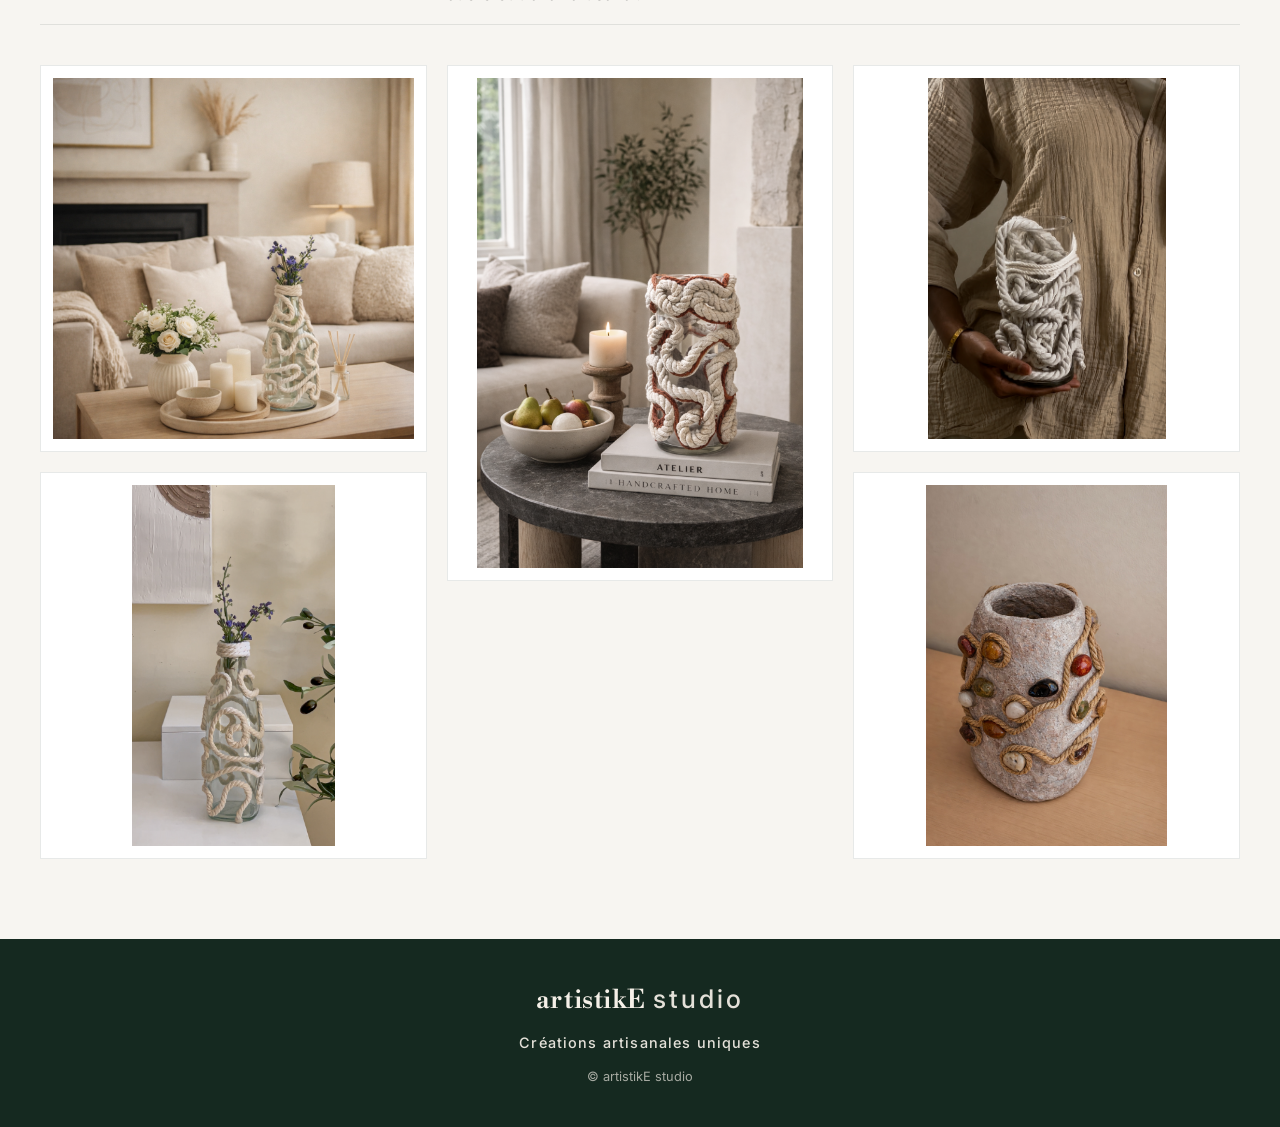
==== commit 6749cb4e: "2y" ====
--- a/index.html
+++ b/index.html
@@ -126,15 +126,13 @@
         </div>
         <figure class="gallery__item artwork">
           <div class="artwork__frame">
-            <img src="Tableau moderne plâtré/6F8BE055-81F5-4747-85A1-B3F998E6CBC9.png" alt="Espresso" loading="lazy">
-          </div>
-          <figcaption class="artwork__caption">Espresso</figcaption>
-        </figure>
-        <figure class="gallery__item artwork">
-          <div class="artwork__frame">
-            <img src="Tableau moderne plâtré/IMG_4826.PNG" alt="Espresso" loading="lazy">
-          </div>
-          <figcaption class="artwork__caption">Espresso</figcaption>
+            <img src="Tableau moderne plâtré/6F8BE055-81F5-4747-85A1-B3F998E6CBC9.png" alt="" loading="lazy">
+          </div>
+        </figure>
+        <figure class="gallery__item artwork">
+          <div class="artwork__frame">
+            <img src="Tableau moderne plâtré/IMG_4826.PNG" alt="" loading="lazy">
+          </div>
         </figure>
         <div class="gallery__intro collection__text">
           <p class="collection__subtitle" data-i18n="collection.tableau-moderne.erosionTitle">Erosion - tableau sculptural</p>
@@ -145,15 +143,13 @@
         </div>
         <figure class="gallery__item artwork">
           <div class="artwork__frame">
-            <img src="Tableau moderne plâtré/8B0FA198-4F86-40EE-B3BC-7F2C5E5F2FAC.png" alt="Erosion" loading="lazy">
-          </div>
-          <figcaption class="artwork__caption">Erosion</figcaption>
-        </figure>
-        <figure class="gallery__item artwork">
-          <div class="artwork__frame">
-            <img src="Tableau moderne plâtré/IMG_4622.jpg" alt="Erosion" loading="lazy">
-          </div>
-          <figcaption class="artwork__caption">Erosion</figcaption>
+            <img src="Tableau moderne plâtré/8B0FA198-4F86-40EE-B3BC-7F2C5E5F2FAC.png" alt="" loading="lazy">
+          </div>
+        </figure>
+        <figure class="gallery__item artwork">
+          <div class="artwork__frame">
+            <img src="Tableau moderne plâtré/IMG_4622.jpg" alt="" loading="lazy">
+          </div>
         </figure>
       </div>
     </section>
